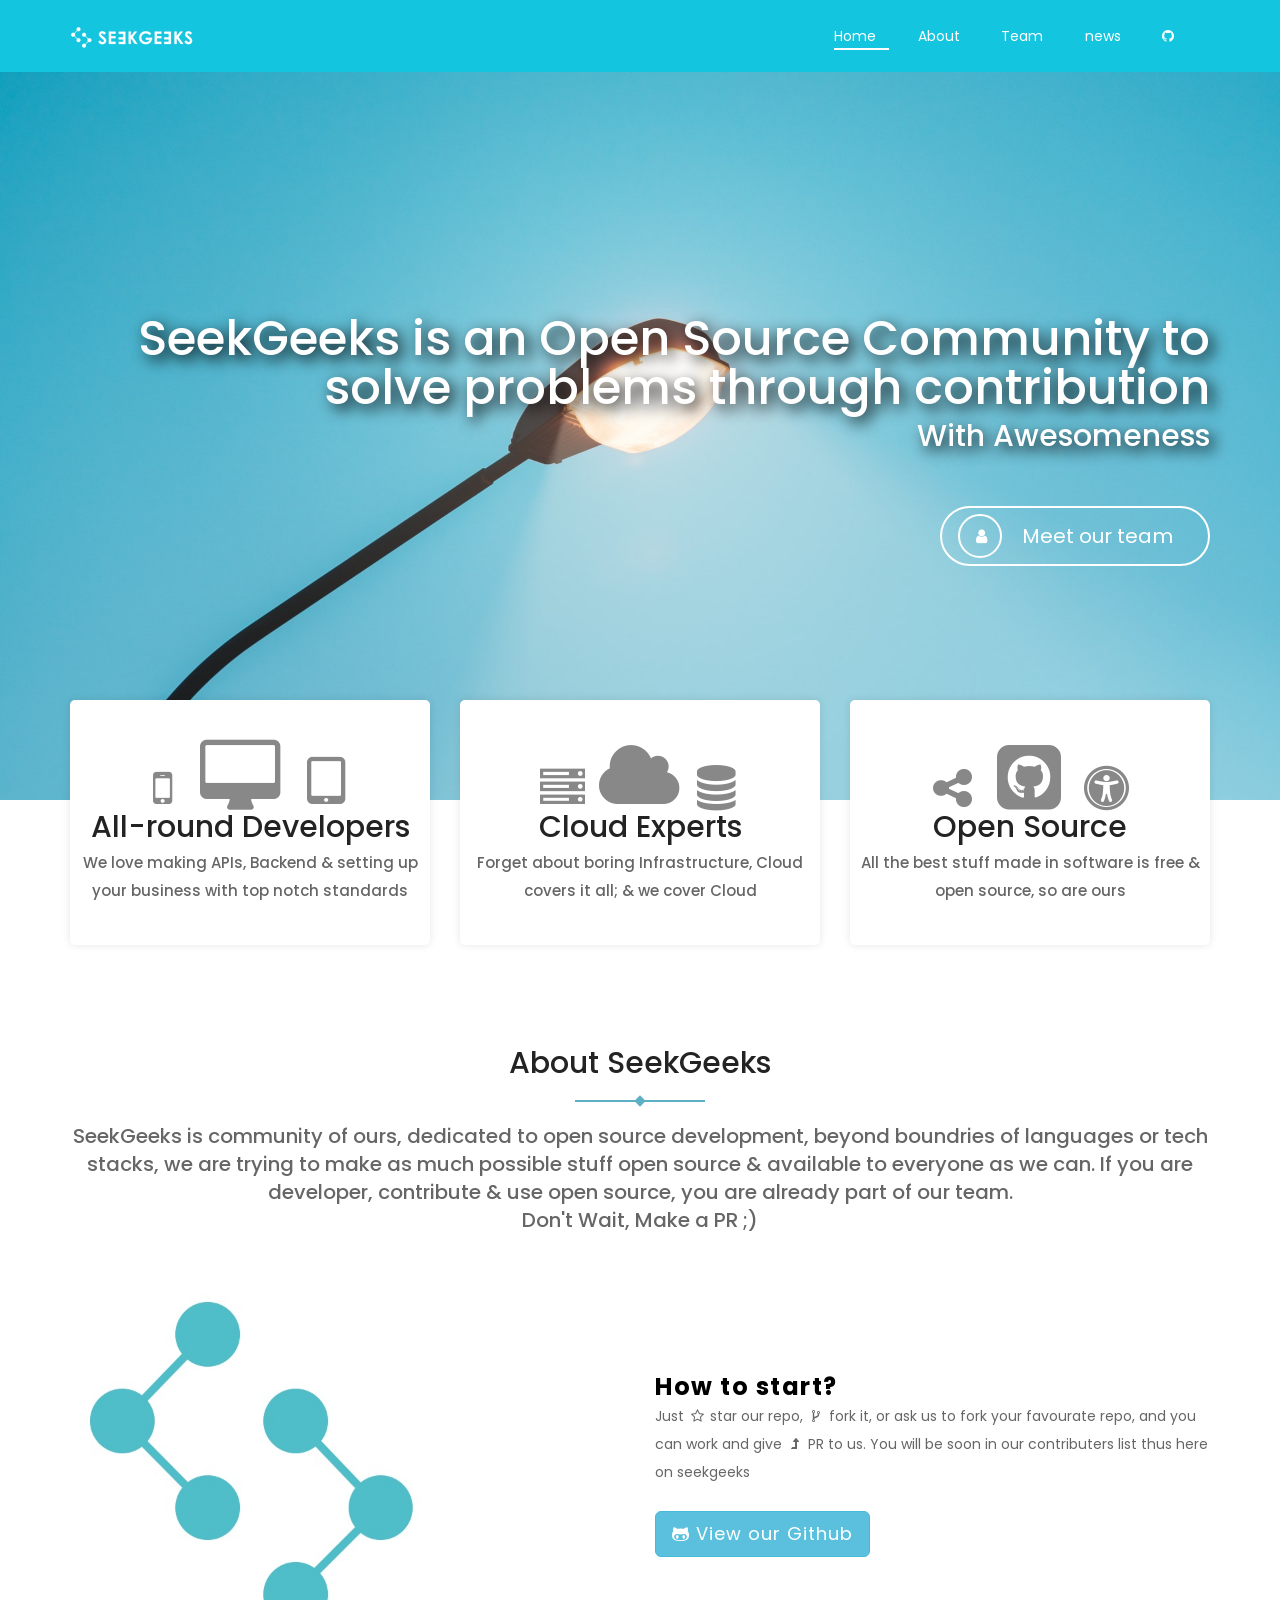
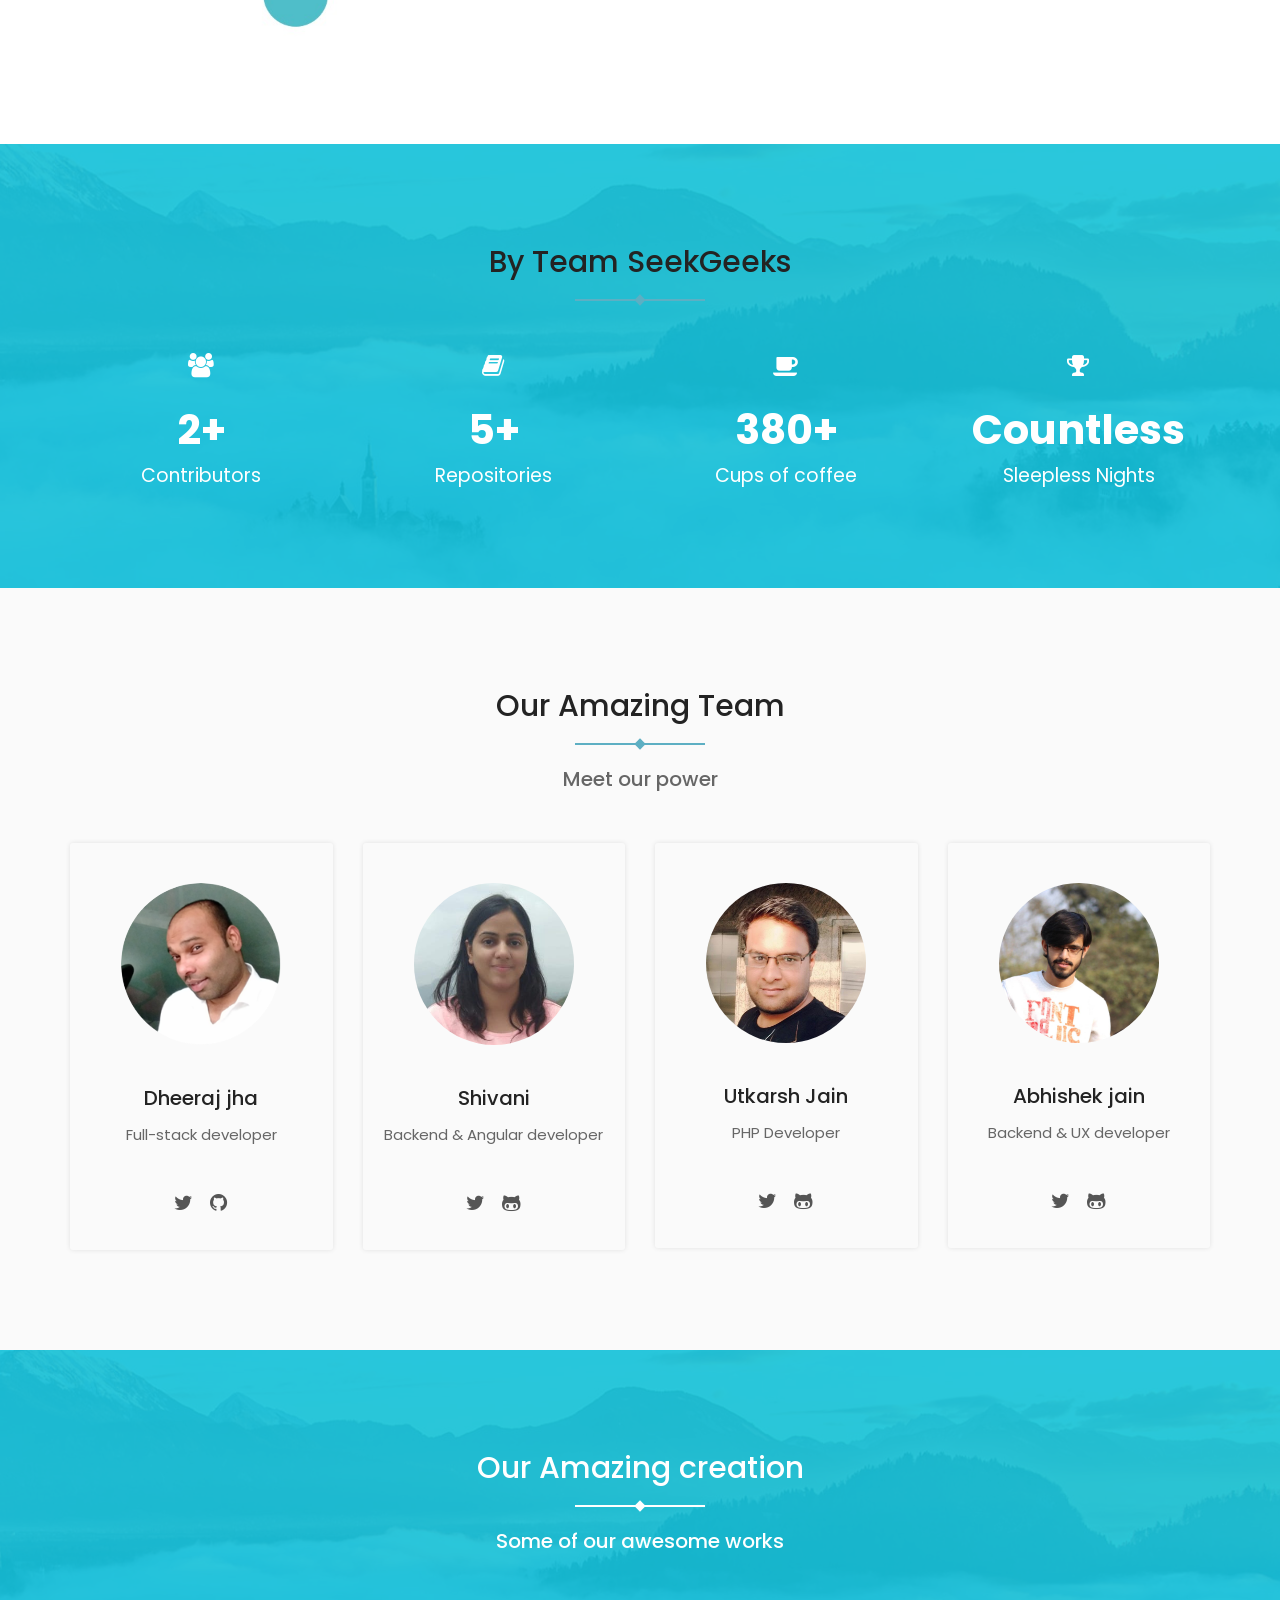
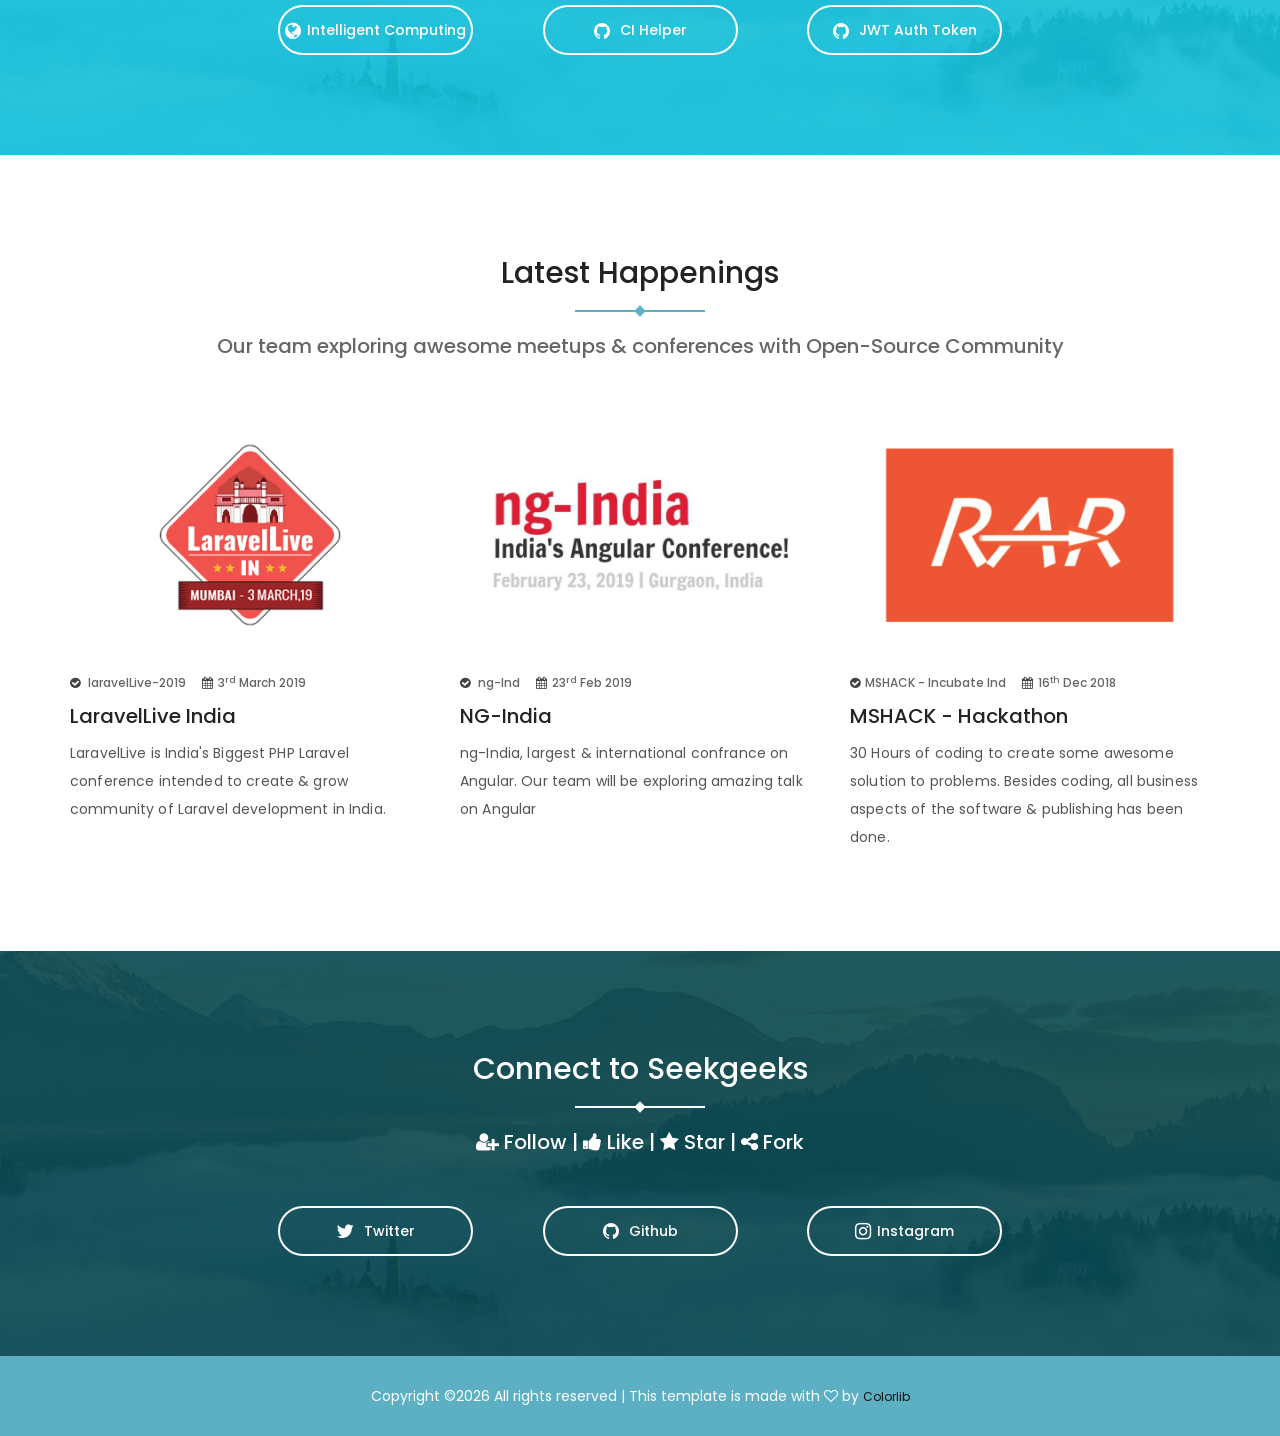
==== index.html @ 949a0917 "content changed" ====
<!DOCTYPE html>
<html lang="en">

<head>
    <!--- Basic Page Needs  -->
    <meta charset="utf-8">
    <title>Welcome to SeekGeeks</title>
    <meta http-equiv="X-UA-Compatible" content="IE=edge">
    <!-- Mobile Specific Meta  -->
    <meta name="viewport" content="width=device-width, initial-scale=1, maximum-scale=1">
    <!-- CSS -->
    <link rel="stylesheet" href="assets/css/bootstrap.min.css">
    <link rel="stylesheet" href="assets/css/jquery-ui.css">
    <link rel="stylesheet" href="assets/css/font-awesome.min.css">
    <link rel="stylesheet" href="assets/css/owl.carousel.min.css">
    <link rel="stylesheet" href="assets/css/slicknav.min.css">
    <link rel="stylesheet" href="assets/css/magnificpopup.css">
    <link rel="stylesheet" href="assets/css/jquery.mb.YTPlayer.min.css">
    <link rel="stylesheet" href="assets/css/typography.css">
    <link rel="stylesheet" href="assets/css/style.css">
    <link rel="stylesheet" href="assets/css/responsive.css">
    <!-- Favicon -->
    <!-- <link rel="shortcut icon" type="image/png" href="assets/img/icon/favicon.ico"> -->
    <!-- HTML5 Shim and Respond.js IE8 support of HTML5 elements and media queries -->
    <!-- WARNING: Respond.js doesn't work if you view the page via file:// -->
    <!--[if lt IE 9]>
        <script src="https://oss.maxcdn.com/libs/html5shiv/3.7.0/html5shiv.js"></script>
        <script src="https://oss.maxcdn.com/libs/respond.js/1.4.2/respond.min.js"></script>
        <![endif]-->

        <link rel="apple-touch-icon" sizes="57x57" href="assets/favicon.ico">
        <link rel="apple-touch-icon" sizes="60x60" href="assets/favicon.ico/apple-icon-60x60.png">
        <link rel="apple-touch-icon" sizes="72x72" href="assets/favicon.ico/apple-icon-72x72.png">
        <link rel="apple-touch-icon" sizes="76x76" href="assets/favicon.ico/apple-icon-76x76.png">
        <link rel="apple-touch-icon" sizes="114x114" href="assets/favicon.ico/apple-icon-114x114.png">
        <link rel="apple-touch-icon" sizes="120x120" href="assets/favicon.ico/apple-icon-120x120.png">
        <link rel="apple-touch-icon" sizes="144x144" href="assets/favicon.ico/apple-icon-144x144.png">
        <link rel="apple-touch-icon" sizes="152x152" href="assets/favicon.ico/apple-icon-152x152.png">
        <link rel="apple-touch-icon" sizes="180x180" href="assets/favicon.ico/apple-icon-180x180.png">
        <link rel="icon" type="image/png" sizes="192x192"  href="assets/favicon.ico/android-icon-192x192.png">
        <link rel="icon" type="image/png" sizes="32x32" href="assets/favicon.ico/favicon-32x32.png">
        <link rel="icon" type="image/png" sizes="96x96" href="assets/favicon.ico/favicon-96x96.png">
        <link rel="icon" type="image/png" sizes="16x16" href="assets/favicon.ico/favicon-16x16.png">
        <link rel="manifest" href="assets/favicon.ico/manifest.json">
        <meta name="msapplication-TileColor" content="#ffffff">
        <meta name="msapplication-TileImage" content="assets/favicon.ico/ms-icon-144x144.png">
        <meta name="theme-color" content="#ffffff">


        <!-- Global site tag (gtag.js) - Google Analytics -->
        <script async src="https://www.googletagmanager.com/gtag/js?id=UA-41994368-6"></script>
        <script>
        window.dataLayer = window.dataLayer || [];
        function gtag(){dataLayer.push(arguments);}
        gtag('js', new Date());

        gtag('config', 'UA-41994368-6');
        </script>
</head>

<body>
    <!-- preloader area start -->
    <div id="preloader">
        <div class="spinner"></div>
    </div>
    <!-- preloader area end -->
    <!-- header area start -->
    <header id="header">
        <div class="header-area">
            <div class="container">
                <div class="row">
                    <div class="menu-area">
                        <div class="col-md-3 col-sm-12 col-xs-12">
                            <div class="logo">
                                <a href="index.html"><img src="assets/logo/logo.png" alt="SeekGeeks"></a>
                            </div>
                        </div>
                        <div class="col-md-9 hidden-xs hidden-sm">
                            <div class="main-menu">
                                <nav class="nav-menu">
                                    <ul>
                                        <li class="active"><a href="#home">Home</a></li>
                                        <li><a href="#about">About</a></li>
                                        
                                        <li><a href="#team">Team</a></li>
                                        
                                        <li><a href="#blog">news</a></li>
                                        <li><a target="_blank" href="https://github.com/seekgeeks"><i class="fa fa-github"></i></a></li>
                                    </ul>
                                </nav>
                            </div>
                        </div>
                        <div class="col-sm-12 col-xs-12 visible-sm visible-xs">
                            <div class="mobile_menu"></div>
                        </div>
                    </div>
                </div>
            </div>
        </div>
    </header>
    <!-- header area end -->
    <!-- slider area start -->
    <section class="slider-area" id="home">
        <div class="container">
           
            <div class="col-md-12 col-sm-6 col-xs-12">
                <div class="row">
                    <div class="slider-inner text-right">
                        <h2>SeekGeeks is an Open Source Community to solve problems through contribution</h2>
                        <h5>With Awesomeness</h5>
                        <a href="#team"><i class="fa fa-user"></i> Meet our team</a>
                    </div>
                </div>
            </div>
        </div>
    </section>
    <!-- slider area end -->
    <!-- service area start -->
    <div class="service-area" id="about">
        <div class="container">
            <div class="row">
                <div class="col-md-4 col-sm-4 col-xs-12">
                    <div class="service-single">
                        <i class="fa fa-mobile fa-3x fa-fw"></i><i class="fa fa-desktop fa-5x fa-fw"></i><i class="fa fa-tablet fa-4x fa-fw"></i>
                        <h2>All-round Developers</h2>
                        <p>We love making APIs, Backend &amp; setting up your business with top notch standards</p>
                    </div>
                </div>
                <div class="col-md-4 col-sm-4 col-xs-12 col-6">
                    <div class="service-single">
                        <i class="fa fa-server fa-fw fa-3x"></i><i class="fa fa-cloud fa-fw fa-5x"></i><i class="fa fa-database fa-fw fa-3x"></i>
                        <h2>Cloud Experts</h2>
                        <p>Forget about boring Infrastructure, Cloud covers it all; &amp; we cover Cloud</p>
                    </div>
                </div>
                <div class="col-md-4 col-sm-4 col-xs-12 col-6">
                    <div class="service-single">
                        <i class="fa fa-share-alt fa-3x fa-fw"></i><i class="fa fa-github-square fa-5x fa-fw"></i><i class="fa fa-universal-access fa-3x fa-fw"></i>
                        <h2>Open Source</h2>
                        <p>All the best stuff made in software is free &amp; open source, so are ours</p>
                    </div>
                </div>
            </div>
        </div>
    </div>
    <!-- service area end -->
    <!-- about area start -->
    <div class="about-area ptb--100">
        <div class="container">
            <div class="section-title">
                <h2>About SeekGeeks</h2>
                <p>SeekGeeks is community of ours, dedicated to open source development, beyond boundries of languages or tech stacks, we are trying to make as much possible stuff open source &amp; available to everyone as we can. If you are developer, contribute &amp; use open source, you are already part of our team.</p>
                <p>Don't Wait, Make a PR ;)</p>
            </div>
            <div class="row d-flex flex-center">
                <div class="col-lg-4 col-md-6 col-sm-6 hidden-xs">
                    <div class="text-center about-icon">
                       <img src="assets/img/icon/seekgeeks_540x540.jpg" alt="">
                    </div>
                </div>

                <div class="col-lg-push-2 col-md-6 col-sm-6 col-xs-12 d-flex flex-center">
                    <div class="about-content">
                        <h3>How to start?</h3>
                        
                        <p>Just <i class="fa fa-star-o fa-fw"></i> star our repo,  <i class="fa fa-code-fork fa-fw"></i> fork it, or ask us to fork your favourate repo, and you can work and give  <i class="fa fa-level-up fa-fw"></i> PR to us. You will be soon in our contributers list thus here on seekgeeks</p>
                        <a href="#"><button class="btn btn-lg btn-info"><i class="fa fa-github-alt"></i> View our Github</button></a>
                    </div>
                </div>
            </div>
        </div>
    </div>
    <!-- about area end -->

    <!-- achivement area start -->
    <div class="achivement-area ptb--100">
        <div class="container">
            <div class="section-title">
                    <h2>By Team SeekGeeks</h2>
            </div>
            <div class="row">
                <div class="col-md-3 col-sm-3 col-xs-12">
                    <div class="ach-single">
                        <div class="icon"><i class="fa fa-users"></i></div>
                        <p><span class="counter">4</span>+</p>
                        <h5>Contributors</h5>
                    </div>
                </div>
                <div class="col-md-3 col-sm-3 col-xs-12">
                    <div class="ach-single">
                        <div class="icon"><i class="fa fa-book"></i></div>
                        <p><span class="counter">14</span>+</p>
                        <h5>Repositories</h5>
                    </div>
                </div>
                <div class="col-md-3 col-sm-3 col-xs-12">
                    <div class="ach-single">
                        <div class="icon"><i class="fa fa-coffee"></i></div>
                        <p><span class="counter">1000</span>+</p>
                        <h5>Cups of coffee</h5>
                    </div>
                </div>
                <div class="col-md-3 col-sm-3 col-xs-12">
                    <div class="ach-single">
                        <div class="icon"><i class="fa fa-trophy"></i></div>
                        <p><span>Countless</span></p>
                        <h5>Sleepless Nights</h5>
                    </div>
                </div>
            </div>
        </div>
    </div>
    <!-- achivement area end -->



  
    <!-- team area start -->
    <section class="team-area bg-gray ptb--100" id="team">
        <div class="container">
            <div class="section-title">
                <h2>Our Amazing Team</h2>
                <p>Meet our power</p>
            </div>
            <div class="row">
                <div class="col-md-3 col-sm-6 col-xs-12 col-6">
                    <div class="single-team">
                        <div class="team-thumb">
                            <img src="assets/img/team/dheeraj.png" alt="Dheeraj thedijje">
                        </div>
                        <h4>Dheeraj jha</h4>
                        <span>Full-stack developer</span>
                        <ul class="tst-social">
                            
                            <li><a href="https://twitter.com/thedijje"><i class="fa fa-twitter"></i></a></li>
                           
                            <li><a href="https://github.com/thedijje"><i class="fa fa-github"></i></a></li>
                            
                        </ul>
                    </div>
                </div>
                <div class="col-md-3 col-sm-6 col-xs-12 col-6">
                    <div class="single-team">
                        <div class="team-thumb">
                            <img src="assets/img/team/team-img1.jpg" alt="image">
                        </div>
                        <h4>Shivani</h4>
                        <span>Backend &amp; Angular developer</span>
                        <ul class="tst-social">
                            <li><a href="https://twitter.com/shivanisehdev86"><i class="fa fa-twitter"></i></a></li>
                            <li><a href="https://github.com/shivanisehdev86"><i class="fa fa-github-alt"></i></a></li>
                            
                        </ul>
                    </div>
                </div>
                <div class="col-md-3 col-sm-6 col-xs-12 col-6">
                    <div class="single-team">
                        <div class="team-thumb">
                            <img src="assets/img/team/team-img2.jpg" alt="image">
                        </div>
                        <h4>Utkarsh Jain</h4>
                        <span>PHP Developer</span>
                        <ul class="tst-social">
                            <li><a href="https://twitter.com/cooldudeutkarsh"><i class="fa fa-twitter"></i></a></li>
                            <li><a href="https://github.com/utkarshjain30"><i class="fa fa-github-alt"></i></a></li>
                           
                        </ul>
                    </div>
                </div>
                <div class="col-md-3 col-sm-6 col-xs-12 col-6">
                    <div class="single-team">
                        <div class="team-thumb">
                            <img src="assets/img/team/team-img4.jpg" alt="image">
                        </div>
                        <h4>Abhishek jain</h4>
                        <span>Backend &amp; UX developer</span>
                        <ul class="tst-social">
                            <li><a href="https://twitter.com/jazeabby"><i class="fa fa-twitter"></i></a></li>
                            <li><a href="https://github.com/jazeabby"><i class="fa fa-github-alt"></i></a></li>
                            
                        </ul>
                    </div>
                </div>
            </div>
        </div>
    </section>
    <!-- team area end -->
    <!-- call-action area start -->
    <section class="call-to-action ptb--100" id="download">
        <div class="container">
            <div class="section-title text-white">
                <h2>Our Amazing creation</h2>
                <p> Some of our awesome works</p>
            </div>
            <div class="download-btns btn-area text-center">
                <a href="https://www.inteligentcomp.com/" target="_blank"><i class="fa fa-globe"></i>Intelligent Computing</a>
                <a href="https://github.com/seekgeeks/CI_helper" target="_blank"><i class="fa fa-github"></i> CI Helper</a>
                <a href="https://github.com/seekgeeks/jwt-auth" target="_blank"><i class="fa fa-github"></i> JWT Auth Token</a>
                <!-- <a href="http://playchessacademy.in" target="_blank"><i class="fa fa-github"></i> Play Chess Academy</a> -->
                <!-- <a href="#"><i class="fa fa-android"></i>android story</a> -->
            </div>
        </div>
    </section>
    <!-- call-action area end -->
    <!-- blog area start -->
    <section class="blog-post ptb--100" id="blog">
        <div class="container">
            <div class="section-title">
                <h2>Latest Happenings</h2>
                <p>Our team exploring awesome meetups &amp; conferences with Open-Source Community</p>
            </div>
            <div class="row">
                <div class="col-md-4 col-sm-6 col-xs-12 col-6">
                    <div class="single-post">
                        <a target="_blank" href="https://laravellive.in/"><img src="assets/img/blog/laravelLive-2019.png" alt="blog image"></a>
                        <div class="blog-meta">
                            <ul>
                                <li><i class="fa fa-check-circle"></i> laravelLive-2019</li>
                               
                                <li><i class="fa fa-calendar"></i>3<sup>rd</sup> March 2019</li>
                            </ul>
                        </div>
                        <h2><a target="_blank" href="https://laravellive.in/">LaravelLive India</a></h2>
                        <p>LaravelLive is India's Biggest PHP Laravel conference intended to create &amp; grow community of Laravel development in India.</p>
                    </div>
                </div>
                <div class="col-md-4 col-sm-6 col-xs-12 col-6">
                    <div class="single-post">
                        <a target="_blank" href="https://www.ng-ind.com"><img src="assets/img/blog/ng-ind.png" alt="blog image"></a>
                        <div class="blog-meta">
                            <ul>
                                <li><i class="fa fa-check-circle"></i> ng-Ind</li>
                                
                                <li><i class="fa fa-calendar"></i>23<sup>rd</sup> Feb 2019</li>
                            </ul>
                        </div>
                        <h2><a target="_blank" href="https://www.ng-ind.com/">NG-India</a></h2>
                        <p>ng-India, largest &amp; international confrance on Angular. Our team will be exploring amazing talk on Angular</p>
                    </div>
                </div>
                <div class="col-md-4 col-sm-6 col-xs-12 col-6">
                    <div class="single-post">
                        <a target="_blank" href="https://devpost.com/software/rar-lx2jy9"><img src="assets/img/blog/MSHACK.png" alt="blog image"></a>
                        <div class="blog-meta">
                            <ul>
                                <li><i class="fa fa-check-circle"></i>MSHACK - Incubate Ind</li>
                                
                                <li><i class="fa fa-calendar"></i>16<sup>th</sup> Dec 2018</li>
                            </ul>
                        </div>
                        <h2><a target="_blank" href="https://devpost.com/software/rar-lx2jy9">MSHACK - Hackathon</a></h2>
                        <p>30 Hours of coding to create some awesome solution to problems. Besides coding, all business aspects of the software &amp; publishing has been done.</p>
                    </div>
                </div>
            </div>
        </div>
    </section>
    <!-- blog area end -->

    <section class="call-to-action connect ptb--100">
            <div class="container">
                <div class="section-title text-white">
                    <h2>Connect to Seekgeeks</h2>
                    <p><i class="fa fa-user-plus"></i> Follow | <i class="fa fa-thumbs-up"></i> Like | <i class="fa fa-star"></i> Star | <i class="fa fa-share-alt"></i> Fork</p>
                </div>
                <div class="download-btns btn-area text-center">
                    <a href="https://twitter.com/_seekgeeks_"><i class="fa fa-twitter fa-lg"></i> Twitter</a>
                    <a href="https://github.com/seekgeeks/"><i class="fa fa-github fa-lg"></i> Github</a>
                    <a href="https://instagram.com/_seekgeeks_/"><i class="fa fa-instagram fa-lg"></i>Instagram</a>
                </div>
            </div>
        </section>

    <!-- footer area start -->
    <footer>
        <div class="footer-area">
            <div class="container">
                <p><!-- Link back to Colorlib can't be removed. Template is licensed under CC BY 3.0. -->
Copyright &copy;<script>document.write(new Date().getFullYear());</script> All rights reserved | This template is made with <i class="fa fa-heart-o" aria-hidden="true"></i> by <a href="https://colorlib.com" target="_blank">Colorlib</a>
<!-- Link back to Colorlib can't be removed. Template is licensed under CC BY 3.0. --></p>
            </div>
        </div>
    </footer>
    <!-- footer area end -->

    <!-- Scripts -->
    <script src="assets/js/jquery-3.2.0.min.js"></script>
    <script src="assets/js/jquery-ui.js"></script>
    <script src="assets/js/bootstrap.min.js"></script>
    <script src="assets/js/jquery.slicknav.min.js"></script>
    <script src="assets/js/owl.carousel.min.js"></script>
    <script src="assets/js/magnific-popup.min.js"></script>
    <script src="assets/js/counterup.js"></script>
    <script src="assets/js/jquery.waypoints.min.js"></script>
    <script src="assets/js/jquery.mb.YTPlayer.min.js"></script>
    <script src="assets/js/theme.js"></script>
</body>

</html>
---- assets/css/magnificpopup.css ----
/* Magnific Popup CSS */
.mfp-bg {
  top: 0;
  left: 0;
  width: 100%;
  height: 100%;
  z-index: 1042;
  overflow: hidden;
  position: fixed;
  background: #0b0b0b;
  opacity: 0.8;
  filter: alpha(opacity=80); }

.mfp-wrap {
  top: 0;
  left: 0;
  width: 100%;
  height: 100%;
  z-index: 1043;
  position: fixed;
  outline: none !important;
  -webkit-backface-visibility: hidden; }

.mfp-container {
  text-align: center;
  position: absolute;
  width: 100%;
  height: 100%;
  left: 0;
  top: 0;
  padding: 0 8px;
  -webkit-box-sizing: border-box;
  -moz-box-sizing: border-box;
  box-sizing: border-box; }

.mfp-container:before {
  content: '';
  display: inline-block;
  height: 100%;
  vertical-align: middle; }

.mfp-align-top .mfp-container:before {
  display: none; }

.mfp-content {
  position: relative;
  display: inline-block;
  vertical-align: middle;
  margin: 0 auto;
  text-align: left;
  z-index: 1045; }

.mfp-inline-holder .mfp-content, .mfp-ajax-holder .mfp-content {
  width: 100%;
  cursor: auto; }

.mfp-ajax-cur {
  cursor: progress; }

.mfp-zoom-out-cur, .mfp-zoom-out-cur .mfp-image-holder .mfp-close {
  cursor: -moz-zoom-out;
  cursor: -webkit-zoom-out;
  cursor: zoom-out; }

.mfp-zoom {
  cursor: pointer;
  cursor: -webkit-zoom-in;
  cursor: -moz-zoom-in;
  cursor: zoom-in; }

.mfp-auto-cursor .mfp-content {
  cursor: auto; }

.mfp-close, .mfp-arrow, .mfp-preloader, .mfp-counter {
  -webkit-user-select: none;
  -moz-user-select: none;
  user-select: none; }

.mfp-loading.mfp-figure {
  display: none; }

.mfp-hide {
  display: none !important; }

.mfp-preloader {
  color: #CCC;
  position: absolute;
  top: 50%;
  width: auto;
  text-align: center;
  margin-top: -0.8em;
  left: 8px;
  right: 8px;
  z-index: 1044; }
  .mfp-preloader a {
    color: #CCC; }
    .mfp-preloader a:hover {
      color: #FFF; }

.mfp-s-ready .mfp-preloader {
  display: none; }

.mfp-s-error .mfp-content {
  display: none; }

button.mfp-close, button.mfp-arrow {
  overflow: visible;
  cursor: pointer;
  background: transparent;
  border: 0;
  -webkit-appearance: none;
  display: block;
  outline: none;
  padding: 0;
  z-index: 1046;
  -webkit-box-shadow: none;
  box-shadow: none; }
button::-moz-focus-inner {
  padding: 0;
  border: 0; }

.mfp-close {
  width: 44px;
  height: 44px;
  line-height: 44px;
  position: absolute;
  right: 0;
  top: 0;
  text-decoration: none;
  text-align: center;
  opacity: 0.65;
  filter: alpha(opacity=65);
  padding: 0 0 18px 10px;
  color: #FFF;
  font-style: normal;
  font-size: 28px;
  font-family: Arial, Baskerville, monospace; }
  .mfp-close:hover, .mfp-close:focus {
    opacity: 1;
    filter: alpha(opacity=100); }
  .mfp-close:active {
    top: 1px; }

.mfp-close-btn-in .mfp-close {
  color: #333; }

.mfp-image-holder .mfp-close, .mfp-iframe-holder .mfp-close {
  color: #FFF;
  right: -6px;
  text-align: right;
  padding-right: 6px;
  width: 100%; }

.mfp-counter {
  position: absolute;
  top: 0;
  right: 0;
  color: #CCC;
  font-size: 12px;
  line-height: 18px;
  white-space: nowrap; }

.mfp-arrow {
  position: absolute;
  opacity: 0.65;
  filter: alpha(opacity=65);
  margin: 0;
  top: 50%;
  margin-top: -55px;
  padding: 0;
  width: 90px;
  height: 110px;
  -webkit-tap-highlight-color: rgba(0, 0, 0, 0); }
  .mfp-arrow:active {
    margin-top: -54px; }
  .mfp-arrow:hover, .mfp-arrow:focus {
    opacity: 1;
    filter: alpha(opacity=100); }
  .mfp-arrow:before, .mfp-arrow:after, .mfp-arrow .mfp-b, .mfp-arrow .mfp-a {
    content: '';
    display: block;
    width: 0;
    height: 0;
    position: absolute;
    left: 0;
    top: 0;
    margin-top: 35px;
    margin-left: 35px;
    border: medium inset transparent; }
  .mfp-arrow:after, .mfp-arrow .mfp-a {
    border-top-width: 13px;
    border-bottom-width: 13px;
    top: 8px; }
  .mfp-arrow:before, .mfp-arrow .mfp-b {
    border-top-width: 21px;
    border-bottom-width: 21px;
    opacity: 0.7; }

.mfp-arrow-left {
  left: 0; }
  .mfp-arrow-left:after, .mfp-arrow-left .mfp-a {
    border-right: 17px solid #FFF;
    margin-left: 31px; }
  .mfp-arrow-left:before, .mfp-arrow-left .mfp-b {
    margin-left: 25px;
    border-right: 27px solid #3F3F3F; }

.mfp-arrow-right {
  right: 0; }
  .mfp-arrow-right:after, .mfp-arrow-right .mfp-a {
    border-left: 17px solid #FFF;
    margin-left: 39px; }
  .mfp-arrow-right:before, .mfp-arrow-right .mfp-b {
    border-left: 27px solid #3F3F3F; }

.mfp-iframe-holder {
  padding-top: 40px;
  padding-bottom: 40px; }
  .mfp-iframe-holder .mfp-content {
    line-height: 0;
    width: 100%;
    max-width: 900px; }
  .mfp-iframe-holder .mfp-close {
    top: -40px; }

.mfp-iframe-scaler {
  width: 100%;
  height: 0;
  overflow: hidden;
  padding-top: 56.25%; }
  .mfp-iframe-scaler iframe {
    position: absolute;
    display: block;
    top: 0;
    left: 0;
    width: 100%;
    height: 100%;
    box-shadow: 0 0 8px rgba(0, 0, 0, 0.6);
    background: #000; }

/* Main image in popup */
img.mfp-img {
  width: auto;
  max-width: 100%;
  height: auto;
  display: block;
  line-height: 0;
  -webkit-box-sizing: border-box;
  -moz-box-sizing: border-box;
  box-sizing: border-box;
  padding: 40px 0 40px;
  margin: 0 auto; }

/* The shadow behind the image */
.mfp-figure {
  line-height: 0; }
  .mfp-figure:after {
    content: '';
    position: absolute;
    left: 0;
    top: 40px;
    bottom: 40px;
    display: block;
    right: 0;
    width: auto;
    height: auto;
    z-index: -1;
    box-shadow: 0 0 8px rgba(0, 0, 0, 0.6);
    background: #444; }
  .mfp-figure small {
    color: #BDBDBD;
    display: block;
    font-size: 12px;
    line-height: 14px; }
  .mfp-figure figure {
    margin: 0; }

.mfp-bottom-bar {
  margin-top: -36px;
  position: absolute;
  top: 100%;
  left: 0;
  width: 100%;
  cursor: auto; }

.mfp-title {
  text-align: left;
  line-height: 18px;
  color: #F3F3F3;
  word-wrap: break-word;
  padding-right: 36px; }

.mfp-image-holder .mfp-content {
  max-width: 100%; }

.mfp-gallery .mfp-image-holder .mfp-figure {
  cursor: pointer; }

@media screen and (max-width: 800px) and (orientation: landscape), screen and (max-height: 300px) {
  /**
       * Remove all paddings around the image on small screen
       */
  .mfp-img-mobile .mfp-image-holder {
    padding-left: 0;
    padding-right: 0; }
  .mfp-img-mobile img.mfp-img {
    padding: 0; }
  .mfp-img-mobile .mfp-figure:after {
    top: 0;
    bottom: 0; }
  .mfp-img-mobile .mfp-figure small {
    display: inline;
    margin-left: 5px; }
  .mfp-img-mobile .mfp-bottom-bar {
    background: rgba(0, 0, 0, 0.6);
    bottom: 0;
    margin: 0;
    top: auto;
    padding: 3px 5px;
    position: fixed;
    -webkit-box-sizing: border-box;
    -moz-box-sizing: border-box;
    box-sizing: border-box; }
    .mfp-img-mobile .mfp-bottom-bar:empty {
      padding: 0; }
  .mfp-img-mobile .mfp-counter {
    right: 5px;
    top: 3px; }
  .mfp-img-mobile .mfp-close {
    top: 0;
    right: 0;
    width: 35px;
    height: 35px;
    line-height: 35px;
    background: rgba(0, 0, 0, 0.6);
    position: fixed;
    text-align: center;
    padding: 0; }
 }

@media all and (max-width: 900px) {
  .mfp-arrow {
    -webkit-transform: scale(0.75);
    transform: scale(0.75); }

  .mfp-arrow-left {
    -webkit-transform-origin: 0;
    transform-origin: 0; }

  .mfp-arrow-right {
    -webkit-transform-origin: 100%;
    transform-origin: 100%; }

  .mfp-container {
    padding-left: 6px;
    padding-right: 6px; }
 }

.mfp-ie7 .mfp-img {
  padding: 0; }
.mfp-ie7 .mfp-bottom-bar {
  width: 600px;
  left: 50%;
  margin-left: -300px;
  margin-top: 5px;
  padding-bottom: 5px; }
.mfp-ie7 .mfp-container {
  padding: 0; }
.mfp-ie7 .mfp-content {
  padding-top: 44px; }
.mfp-ie7 .mfp-close {
  top: 0;
  right: 0;
  padding-top: 0; }
---- assets/css/typography.css ----
/* 
Table Of Contents
=========================
- Default Typography
- Custom Typography
=========================
*/


/* 
--------------------------
- Default Typography
--------------------------
*/

body {
    font-family: 'Poppins', sans-serif;
}

h1,
h2,
h3,
h4,
h5,
h6 {
    margin: 0;
    font-family: 'Poppins', sans-serif;
    font-weight: 700;
    color: #000;
    letter-spacing: 1.5px;
}

h1 a,
h2 a,
h3 a,
h4 a,
h5 a,
h6 a {
    font-weight: inherit;
    font-family: 'Poppins', sans-serif;
}

h1 {
    font-size: 36px;
    line-height: 70px;
    letter-spacing: 1px;
    margin-bottom: 0px;
}

h2 {
    font-size: 22px;
    line-height: 24px;
    margin-bottom: 0px;
}

h3 {
    font-size: 24px;
    line-height: 30px;
    margin-bottom: 0px;
}

h4 {
    font-size: 20px;
    line-height: 27px;
}

h5 {
    font-size: 16px;
    line-height: 24px;
}

h6 {
    font-size: 14px;
    line-height: 24px;
}

p {
    font-family: 'Poppins', sans-serif;
    font-size: 14px;
    font-weight: normal;
    letter-spacing: 0;
    line-height: 28px;
    margin: 0;
}

p img {
    margin: 0;
}

span {
    font-family: 'Poppins', sans-serif;
}



/* em and strong */

em {
    font: 15px/30px;
}

strong,
b {
    font: 15px/30px;
}

small {
    font-size: 11px;
    line-height: inherit;
}



/*  blockquotes */

blockquote {
    border-left: 0 none;
    font-family: 'Poppins', sans-serif;
    margin: 10px 0;
    padding-left: 40px;
    position: relative;
}

blockquote::before {
    color: #4e5665;
    content: "";
    font-family: FontAwesome;
    font-size: 36px;
    left: 20px;
    line-height: 0;
    margin: 0;
    opacity: 0.5;
    position: absolute;
    top: 20px;
}

blockquote p {
    font-style: italic;
    padding: 0;
    font-size: 18px;
    line-height: 36px;
}

blockquote cite {
    display: block;
    font-size: 12px;
    font-style: normal;
    line-height: 18px;
}

blockquote cite:before {
    content: "\2014 \0020";
}

blockquote cite a,
blockquote cite a:visited {
    color: #8B9798;
    border: none
}



/* abbreviations */

abbr {
    color: #444;
    font-weight: 700;
    font-variant: small-caps;
    text-transform: lowercase;
    letter-spacing: .6px;
}

abbr:hover {
    cursor: help;
}



/* links */

a,
a:visited {
    text-decoration: none;
    font-weight: normal;
    font-size: 12px;
    color: #111;
    transition: all 0.3s ease-in-out;
    -webkit-transition: all 0.3s ease-in-out;
    -moz-transition: all 0.3s ease-in-out;
    -o-transition: all 0.3s ease-in-out;
    outline: 0;
}

a:hover,
a:active {
    color: #5b1ffa;
    text-decoration: none;
    outline: 0;
}

a:focus {
    text-decoration: none;
    outline: 0;
}

p a,
p a:visited {
    line-height: inherit;
    outline: 0;
}

a.active-page {
    color: #e6ae48!important;
}



/* list */

ul,
ol {
    margin-bottom: 0px;
    margin-top: 0px;
}

ul {
    margin: 0;
    padding: 0;
    list-style-type: none;
}

ol {
    list-style: decimal;
}

ol,
ul.square,
ul.circle,
ul.disc {
    margin-left: 0px;
}

ul.square {
    list-style: square outside;
}

ul.circle {
    list-style: circle outside;
}

ul.disc {
    list-style: disc outside;
}

ul ul,
ul ol,
ol ol,
ol ul {
    margin: 0;
}

ul ul li,
ul ol li,
ol ol li,
ol ul li {
    margin-bottom: 0px;
}

li {
    line-height: 18px;
    margin-bottom: 0px;
}

ul.large li {}

li p {}



/* definition list */

dl {
    margin: 12px 0;
}

dt {
    margin: 0;
    color: #11ABB0;
}

dd {
    margin: 0 0 0 20px;
}

button {}



/* 
--------------------------
- Custom Typography
--------------------------
*/


/* Your Custom Typography. */


/*pealoader css*/

div#preloader {
    height: 100%;
    left: 0;
    overflow: visible;
    position: fixed;
    top: 0;
    width: 100%;
    z-index: 999;
    display: flex;
    background: #fff;
}


.spinner {
    width: 40px;
    height: 40px;
    margin: auto;
    background-color: #333;

    border-radius: 100%;
    -webkit-animation: sk-scaleout 1.0s infinite ease-in-out;
    animation: sk-scaleout 1.0s infinite ease-in-out;
}

@-webkit-keyframes sk-scaleout {
    0% {
        -webkit-transform: scale(0)
    }
    100% {
        -webkit-transform: scale(1.0);
        opacity: 0;
    }
}

@keyframes sk-scaleout {
    0% {
        -webkit-transform: scale(0);
        transform: scale(0);
    }
    100% {
        -webkit-transform: scale(1.0);
        transform: scale(1.0);
        opacity: 0;
    }
}


/*----------------------------
 Basic margin padding
-----------------------------*/

.m--0 {
    margin-top: 0;
    margin-right: 0;
    margin-bottom: 0;
    margin-left: 0;
}

.p--0 {
    padding-top: 0;
    padding-right: 0;
    padding-bottom: 0;
    padding-left: 0;
}


/*---------------------------
   Margin top
--------------------------*/

.mt--0 {
    margin-top: 0
}

.mt--10 {
    margin-top: 10px
}

.mt--15 {
    margin-top: 15px
}

.mt--20 {
    margin-top: 20px
}

.mt--30 {
    margin-top: 30px
}

.mt--40 {
    margin-top: 40px
}

.mt--50 {
    margin-top: 50px
}

.mt--60 {
    margin-top: 60px
}

.mt--70 {
    margin-top: 70px
}

.mt--80 {
    margin-top: 80px
}

.mt--90 {
    margin-top: 90px
}

.mt--100 {
    margin-top: 100px
}

.mt--110 {
    margin-top: 110px
}

.mt--120 {
    margin-top: 120px
}

.mt--130 {
    margin-top: 130px
}

.mt--140 {
    margin-top: 140px
}

.mt--150 {
    margin-top: 150px
}


/*-----------------------------
  Margin bottom
-------------------------------*/

.mb--0 {
    margin-bottom: 0
}

.mb--10 {
    margin-bottom: 10px
}

.mb--15 {
    margin-bottom: 15px
}

.mb--20 {
    margin-bottom: 20px
}

.mb--30 {
    margin-bottom: 30px
}

.mb--40 {
    margin-bottom: 40px
}

.mb--50 {
    margin-bottom: 50px
}

.mb--60 {
    margin-bottom: 60px
}

.mb--70 {
    margin-bottom: 70px
}

.mb--80 {
    margin-bottom: 80px
}

.mb--90 {
    margin-bottom: 90px
}

.mb--100 {
    margin-bottom: 100px
}

.mb--110 {
    margin-bottom: 110px
}

.mb--120 {
    margin-bottom: 120px
}

.mb--130 {
    margin-bottom: 130px
}

.mb--140 {
    margin-bottom: 140px
}

.mb--150 {
    margin-bottom: 150px
}


/*--------------------------
  Padding top
---------------------------*/

.pt--0 {
    padding-top: 0
}

.pt--10 {
    padding-top: 10px
}

.pt--15 {
    padding-top: 15px
}

.pt--20 {
    padding-top: 20px
}

.pt--30 {
    padding-top: 30px
}

.pt--40 {
    padding-top: 40px
}

.pt--50 {
    padding-top: 50px
}

.pt--60 {
    padding-top: 60px
}

.pt--70 {
    padding-top: 70px
}

.pt--80 {
    padding-top: 80px
}

.pt--90 {
    padding-top: 90px
}

.pt--100 {
    padding-top: 100px
}

.pt--110 {
    padding-top: 110px
}

.pt--120 {
    padding-top: 120px
}

.pt--130 {
    padding-top: 130px
}

- .pt--140 {
    padding-top: 140px
}

.pt--150 {
    padding-top: 150px
}


/*------------------------
   Padding bottom
---------------------------*/

.pb--0 {
    padding-bottom: 0
}

.pb--10 {
    padding-bottom: 10px
}

.pb--15 {
    padding-bottom: 15px
}

.pb--20 {
    padding-bottom: 20px
}

.pb--30 {
    padding-bottom: 30px
}

.pb--40 {
    padding-bottom: 40px
}

.pb--50 {
    padding-bottom: 50px
}

.pb--60 {
    padding-bottom: 60px
}

.pb--70 {
    padding-bottom: 70px
}

.pb--80 {
    padding-bottom: 80px
}

.pb--90 {
    padding-bottom: 90px
}

.pb--100 {
    padding-bottom: 100px
}

.pb--110 {
    padding-bottom: 110px
}

.pb--120 {
    padding-bottom: 120px
}

.pb--130 {
    padding-bottom: 130px
}

.pb--140 {
    padding-bottom: 140px
}

.pb--150 {
    padding-bottom: 150px
}

.pb--160 {
    padding-bottom: 160px
}

.pb--170 {
    padding-bottom: 170px
}

.pb--180 {
    padding-bottom: 180px
}

.pb--190 {
    padding-bottom: 190px
}



/*------------------------------
   Page section padding 
-------------------------------*/

.ptb--0 {
    padding: 0
}

.ptb--10 {
    padding: 10px 0
}

.ptb--20 {
    padding: 20px 0
}

.ptb--30 {
    padding: 30px 0
}

.ptb--40 {
    padding: 40px 0
}

.ptb--50 {
    padding: 50px 0
}

.ptb--60 {
    padding: 60px 0
}

.ptb--70 {
    padding: 70px 0
}

.ptb--80 {
    padding: 80px 0
}

.ptb--90 {
    padding: 90px 0
}

.ptb--100 {
    padding: 100px 0
}

.ptb--110 {
    padding: 110px 0
}

.ptb--120 {
    padding: 120px 0
}

.ptb--130 {
    padding: 130px 0
}

.ptb--140 {
    padding: 140px 0
}

.ptb--150 {
    padding: 150px 0
}
.ptb--160 {
    padding: 160px 0
}
.ptb--170 {
    padding: 170px 0
}
.ptb--180 {
    padding: 180px 0
}


/*---------------------------
   Page section margin 
-----------------------------*/

.mtb--0 {
    margin: 0
}

.mtb--10 {
    margin: 10px 0
}

.mtb--15 {
    margin: 15px 0
}

.mtb--20 {
    margin: 20px 0
}

.mtb--30 {
    margin: 30px 0
}

.mtb--40 {
    margin: 40px 0
}

.mtb--50 {
    margin: 50px 0
}

.mtb--60 {
    margin: 60px 0
}

.mtb--70 {
    margin: 70px 0
}

.mtb--80 {
    margin: 80px 0
}

.mtb--90 {
    margin: 90px 0
}

.mtb--100 {
    margin: 100px 0
}

.mtb--110 {
    margin: 110px 0
}

.mtb--120 {
    margin: 120px 0
}

.mtb--130 {
    margin: 130px 0
}

.mtb--140 {
    margin: 140px 0
}

.mtb--150 {
    margin: 150px 0;
}

.d-flex{
    display: flex;
}
.flex-center{
    align-items: center;
}
.h-100{
    height: 100%;
}
.meta-content{
    overflow: hidden;
}
.bg-gray{
    background-color: #fcfcfc;
}
---- assets/css/style.css ----
/*-----------------------------------------------------------------------------------

    Template Name: Zeedapp
    Template URI: 
    Description: Zeedapp || App Landing Html Template
    Author: Rashadul Islam
    Author URI: http://rashadulislam.com/
    Version: 1.0

-----------------------------------------------------------------------------------
    
    CSS INDEX
    ===================
  
    1. Theme default CSS
    2. Home Page
        2.1 Header Area
        2.2 Slider Area
        2.3 Service Area
        2.4 About Area
        2.5 Feature Area
        2.6 Achivement Area
        2.7 Screen Area
        2.8 Testimonial Area
        2.9 Video Area
       2.10 Pricing Area
       2.11 Team Area
       2.12 Call To Action
       2.13 Blog Post
       2.14 Clinet Area
       2.15 Contact Area


-----------------------------------------------------------------------------------*/


/*----------------------------------------*/


/*  1. Theme default CSS
/*----------------------------------------*/


/*google font*/

@import url('https://fonts.googleapis.com/css?family=Poppins:300,400,500,600,700,800,900');

.clear {
    clear: both
}

::-moz-selection {
    background: #00b0ff;
    color: #fff;
    text-shadow: none;
}

::selection {
    background: #00b0ff;
    color: #fff;
    text-shadow: none;
}

.no-mar {
    margin: 0!important;
}

.no-pad {
    padding: 0!important;
}

.no-top-pad {
    padding-top: 0!important;
}

.text-left {
    text-align: left;
}

.text-center {
    text-align: center;
}

.text-right {
    text-align: right;
}

.bg-theme {
    background-color: #ef525b;
}

.bg-gray {
    background-color: #fafafa;
}

*,
*:before,
*:after {
    -moz-box-sizing: border-box;
    -webkit-box-sizing: border-box;
    box-sizing: border-box;
}

*:focus {
    outline: 0;
}

html {
    font-size: 62.5%;
    -webkit-font-smoothing: antialiased;
}

body {
    background: #fff;
    font-weight: normal;
    font-size: 15px;
    letter-spacing: 1.5px;
    color: #888;
    line-height: 30px;
    -webkit-font-smoothing: antialiased;
    /* Fix for webkit rendering */
    -webkit-text-size-adjust: 100%;
}

img {
    max-width: 100%;
    height: auto;
}

button,
input,
textarea {
    letter-spacing: 1px;
}


/*==========================
2.1 Header Area
===========================*/
.header-area {
    position: fixed;
    left: 0;
    top: 0;
    width: 100%;
    z-index: 998;
    background-color: #13c5de;
}

.menu-area {
    display: flex;
    align-items: center;
}

.logo {}

.logo a {
    display: inline-block;
}

.logo a img {
    max-height: 100%;
}

.main-menu {
    text-align: right;
}

.main-menu nav ul {}

.main-menu nav ul li {
    display: inline-block;
}

.main-menu nav ul li a {
    display: block;
    font-size: 14px;
    font-weight: 400;
    color: #fff;
    letter-spacing: 0;
    padding: 27px 36px;
    position: relative;
    padding-left: 0;
}

.main-menu nav ul li a:before {
    content: '';
    position: absolute;
    left: 0;
    bottom: 22px;
    height: 2px;
    width: 0%;
    background-color: #fff;
    -webkit-transition: all 0.3s ease 0s;
    -o-transition: all 0.3s ease 0s;
    transition: all 0.3s ease 0s;
}

.main-menu nav ul li:hover a:before,
.main-menu nav ul li.active a:before {
    width: 70%;
}


/*dropdown menu area start*/

.mobile_menu {}
.slicknav_menu .slicknav_menutxt {
    display: none;
}

.slicknav_menu {
    background: transparent;
    margin-top: 21px;
}

.slicknav_menu .slicknav_icon-bar {
    height: 2px;
    width: 19px;
    margin: 3px 0px;
    -webkit-transition: all 0.3s ease 0s;
    transition: all 0.3s ease 0s;
}

.slicknav_btn {
    background-color: transparent;
    position: relative;
    margin-top: -51px;
}

.slicknav_menu .slicknav_open .slicknav_icon-bar:nth-child(2) {
    opacity: 0;
    -ms-filter: "progid:DXImageTransform.Microsoft.Alpha(Opacity=0)";
}

.slicknav_menu .slicknav_open .slicknav_icon-bar:nth-child(1) {
    -webkit-transform: rotate(45deg) translate(1px, 7px);
    transform: rotate(45deg) translate(1px, 7px);
}

.slicknav_menu .slicknav_open .slicknav_icon-bar:nth-child(3) {
    -webkit-transform: rotate(-45deg) translateY(-6px);
    transform: rotate(-45deg) translateY(-6px);
}

.slicknav_menu {
    margin-top: 0;
}

.slicknav_nav {
    background: #13c5de;
    margin: 10px;
    padding: 6px 0px;
}

.slicknav_nav a:hover {
    background: #fefefe none repeat scroll 0 0;
    border-radius: 0;
}

.slicknav_nav a {
    font-size: 14px;
    letter-spacing: 0.01em;
}


/*==========================
END Header Area
===========================*/

/*==========================
2.2 Slider Area
===========================*/

.slider-area {
    display: flex;
    align-items: center;
    height: 800px;
    background: #13C5DE;
    padding-top: 80px;
    background: url(../../assets/img/bg/cta.jpeg);
    background-size: cover;
}

.slider-img {}

.slider-img img {
    max-height: 100%;
}

.slider-inner {}

.slider-inner h2 {
    font-size: 48px;
    font-weight: 500;
    color: #fff;
    letter-spacing: 0;
    line-height: 49px;
    text-shadow: 5px 5px 15px #000;
}

.slider-inner h5 {
    font-size: 30px;
    font-weight: 500;
    color: #fff;
    letter-spacing: 0;
    line-height: 39px;
    margin-bottom: 50px;
    margin-top: 5px;
    text-shadow: 5px 5px 15px #000;
}

.slider-inner a {
    display: inline-block;
    position: relative;
    height: 60px;
    width: 270px;
    background: transparent;
    border: 2px solid #fff;
    border-radius: 30px;
    text-align: center;
    line-height: 56px;
    color: #fff;
    font-size: 20px;
    font-weight: 400;
    letter-spacing: 0;
    padding-left: 44px;
}

.slider-inner a i {
    position: absolute;
    left: 16px;
    top: 6px;
    height: 44px;
    width: 44px;
    border: 2px solid #fff;
    border-radius: 50%;
    line-height: 40px;
    font-size: 16px;
    padding-left: 2px;
}


/*with-gradiant*/
.with-gradiant{
    position: relative;
}
.with-gradiant:before{
    content: '';
    position: absolute;
    left: 0;
    top: 0;
    height: 100%;
    width: 100%;
    opacity: 0.8;
    background: rgba(0, 0, 0, 0) linear-gradient(90deg, #ffdc57, #5b1ffa) repeat scroll 0 0;
}
.full-opacity:before{
    opacity: 1;
    background: rgba(0, 0, 0, 0) linear-gradient(90deg, #ffdc57, #5b1ffa) repeat scroll 0 0;
}
.warm-canvas{
    background: rgba(0, 0, 0, 0) linear-gradient(90deg, #ffdc57, #5b1ffa) repeat scroll 0 0;
}
canvas.worms.sketch{
    max-width: 100%;
}


/*===========================
END Slider Area
===========================*/


/*===========================
2.3 Service Area
===========================*/

.service-area {
    position: relative;
    margin-top: -100px;
    background-color: transparent;
}

.service-single {
    padding: 40px 0px;
    background: #fff;
    border-radius: 5px;
    text-align: center;
    box-shadow: 0px 0px 8px rgba(0, 0, 0, 0.1);
}

.service-single img {
    max-width: 150px;
    margin-bottom: 33px;
}

.service-single h2 {
    font-size: 30px;
    font-weight: 500;
    color: #232323;
    letter-spacing: 0;
    margin-bottom: 10px;
}

.service-single p {
    font-weight: 500;
    color: #666666;
    font-size: 15px;
}


/*===========================
END Service Area
===========================*/


/*===========================
2.4 About Area
===========================*/

.about-area {}

.section-title {
    text-align: center;
    margin-bottom: 50px;
}

.section-title h2 {
    font-size: 30px;
    font-weight: 500;
    color: #232323;
    letter-spacing: 0;
    line-height: 37px;
    position: relative;
    margin-bottom: 20px;
    padding-bottom: 20px;
}

.section-title.text-white h2{
    color: #fff;
}

.section-title h2:before {
    content: '';
    position: absolute;
    left: 0;
    bottom: 0;
    height: 2px;
    width: 130px;
    background-color: #5dafc3;
    left: calc(50% - 65px);
}

.section-title.text-white h2:before{
    background-color: #fff;
}

.section-title h2:after {
    content: '';
    position: absolute;
    left: 0;
    bottom: -3px;
    height: 8px;
    width: 8px;
    background-color: #5dafc3;
    left: calc(50% - 4px);
    -webkit-transform: rotate(45deg);
    -ms-transform: rotate(45deg);
    -o-transform: rotate(45deg);
    transform: rotate(45deg);
}

.section-title.text-white h2:after{
    background-color: #fff;
}

.section-title p {
    font-size: 20px;
    font-weight: 500;
    color: #666666;
}
.section-title.text-white p{
    color: #fff;
}
.about-left-img {}

.about-left-img img {
    max-width: 100%;
}

.about-content {}

.about-content p {
    color: #666666;
    margin-bottom: 25px;
}


/*===========================
END About Area
===========================*/


/*===========================
2.5 Feature Area
===========================*/

.feature-area {}

.ft-content {
    margin-top: 76px;
}

.ft-single {
    margin-bottom: 46px;
}

.ft-single img {
    float: left;
    margin-right: 15px;
}

.ft-content.rtl img {
    float: right;
    margin-left: 15px;
    margin-right: 0;
}

.ft-content.rtl .meta-content {
    text-align: right;
}

.ft-single h2 {
    font-size: 25px;
    font-weight: 500;
    color: #232323;
    letter-spacing: 0;
    line-height: 31px;
    margin-bottom: 8px;
}

.ft-single p {
    color: #666666;
}

.ft-screen-img {
    text-align: center;
}

.ft-screen-img img {
    max-width: 100%;
}



/*===========================
END Feature Area
===========================*/


/*===========================
2.6 Achivement Area
===========================*/

.achivement-area {
    position: relative;
    background: url(../img/bg/ach-bg-img.jpg) center center/cover no-repeat;
}

.achivement-area:before {
    content: '';
    position: absolute;
    left: 0;
    top: 0;
    height: 100%;
    width: 100%;
    background-color: rgba(19,197,222,0.9);
}

.ach-single {
    text-align: center;
}

.ach-single .icon {
    font-size: 24px;
    color: #fff;
    margin-bottom: 35px;
}

.ach-single>p,
.ach-single>span {
    font-size: 41px;
    font-weight: 700;
    color: #fff;
    letter-spacing: 0;
    display: inline-block;
    margin-bottom: 20px;
}

.ach-single h5 {
    font-size: 19px;
    font-weight: 400;
    color: #fff;
    letter-spacing: 0;
}



/*===========================
END Achivement Area
===========================*/


/*===========================
2.7 Screen Area
===========================*/

.screen-area {
    position: relative;
}

.screen-area img.screen-img {
    position: absolute;
    left: 50%;
    bottom: 152px;
    width: 506px;
    height: 546px;
    z-index: 111;
    transform: translateX(-50%);
}

.screen-slider {
    margin-top: 116px;
}

.screen-slider .owl-dots {
    text-align: center;
    margin-top: 130px;
}

.screen-slider .owl-dots .owl-dot {
    height: 15px;
    width: 15px;
    border: 1px solid #5dafc3;
    border-radius: 50%;
    display: inline-block;
    margin: 0px 2px;
    -webkit-transition: all 0.3s ease 0s;
    -o-transition: all 0.3s ease 0s;
    transition: all 0.3s ease 0s;
}

.screen-slider .owl-dots .active {
    background-color: #5dafc3;
}


/*===========================
END Screen Area
===========================*/


/*===========================
2.8 Testimonial Area
===========================*/

.testimonial-area {}

.testimonial-slider {}

.single-tst {
        text-align: center;
    border: 2px solid #5dafc3;
    border-radius: 10px;
    margin-top: 109px;
    padding: 0px 8%;
    padding-bottom: 24px;
}

.single-tst img {
    max-width: 134px;
    margin: auto;
    position: relative;
    margin-top: -70px;
    z-index: 1;
    margin-bottom: 22px;
    border-radius: 50%;
    box-shadow: 0px 0px 8px rgba(0,0,0,0.1);
}

.single-tst h4 {
	font-size: 20px;
    font-weight: 500;
    color: #232323;
    letter-spacing: 0;
}

.single-tst span {
	font-size: 15px;
    color: #666666;
    letter-spacing: 0;
    font-weight: 500;
}

.single-tst p {
	color: #666666;
	margin: 8px 0px 20px;
}

.tst-social li {
    display: inline-block;
}

.tst-social li a {
	font-size: 20px;
    color: #555;
    margin: 0px 5px;
}
.tst-social li a:hover {
	color: #5a0efb;
}

.testimonial-slider .owl-dots {
    text-align: center;
    margin-top: 50px;
}

.testimonial-slider .owl-dots .owl-dot {
    height: 15px;
    width: 15px;
    border: 1px solid #5dafc3;
    border-radius: 50%;
    display: inline-block;
    margin: 0px 2px;
    -webkit-transition: all 0.3s ease 0s;
    -o-transition: all 0.3s ease 0s;
    transition: all 0.3s ease 0s;
}

.testimonial-slider .owl-dots .active {
    background-color: #5dafc3;
}


/*===========================
END Testimonial Area
===========================*/

/*===========================
2.9 Video Area
===========================*/
.video-area {
	text-align: center;
    position: relative;
    background: url(../img/bg/ach-bg-img.jpg) center center/cover no-repeat;
}

.video-area:before {
    content: '';
    position: absolute;
    left: 0;
    top: 0;
    height: 100%;
    width: 100%;
    background-color: rgba(19,197,222,0.9);
}
.video-area h2{
	font-size: 40px;
	font-weight: 500;
	color: #ffffff;
	letter-spacing: 0;
	margin-bottom: 14px;
    line-height: 42px;
}
.video-area p{
	color: #fff;
	font-weight: 500;
	font-size: 14px;
}
.video-area a{
	font-size: 22px;
    color: #7f21e6;
    height: 50px;
    width: 50px;
	position: relative;
    border-radius: 50%;
    text-align: center;
    line-height: 53px;
    padding-left: 6px;
    background: #fff;
    display: inline-block;
    margin-top: 50px;
}
.video-area a:before,
.video-area a:after{
	content: '';
    position: absolute;
    left: 0;
    top: 0;
    height: 100%;
    width: 100%;
    border: 1px solid #fff;
    border-radius: 50%;
}
.video-area a:before{
	-webkit-animation: scaling 1s linear 0s infinite;
	-o-animation: scaling 1s linear 0s infinite;
	animation: scaling 1s linear 0s infinite;
}
.video-area a:after{
	-webkit-animation: scaling 1s linear 0.3s infinite;
	-o-animation: scaling 1s linear 0.3s infinite;
	animation: scaling 1s linear 0.3s infinite;
}
@keyframes scaling{
	0%{
		opacity: 0;
		-webkit-transform: scale(1);
		-ms-transform: scale(1);
		-o-transform: scale(1);
		transform: scale(1);
	}
	15%{
		opacity: 0.7;
		-webkit-transform: scale(1.05);
		-ms-transform: scale(1.05);
		-o-transform: scale(1.05);
		transform: scale(1.05);
	}
	100%{
		opacity: 0;
		-webkit-transform: scale(2);
		-ms-transform: scale(2);
		-o-transform: scale(2);
		transform: scale(2);
	}
}

/*===========================
END Video Area
===========================*/

/*===========================
2.10 Pricing Area
===========================*/
.pricing-area{}
.single-price{
    border-radius: 5px;
    overflow: hidden;
    box-shadow: 0px 0px 9px rgba(0,0,0,0.05);
    padding-bottom: 35px;
    text-align: center;
    -webkit-transition: all 0.3s ease 0s;
    -o-transition: all 0.3s ease 0s;
    transition: all 0.3s ease 0s;
}
.single-price:hover{
    box-shadow: 0px 3px 10px rgba(0,0,0,0.1);
}
.prc-head{
        background: #5dafc3;
    text-align: center;
    padding: 40px;
}
.prc-head span{
    font-size: 24px;
    font-weight: 500;
    color: #fff;
    letter-spacing: 0;
    margin-bottom: 12px;
    display: block;
}
.prc-head h5{
    font-size: 40px;
    color: #ffffff;
    letter-spacing: 0;
    font-weight: 500;
    line-height: 53px;
}
.prc-head h5 small{
    color: #fff;
}
.single-price ul{
    text-align: center;
    margin-top: 10px;
}
.single-price ul li{
        font-weight: 400;
    font-size: 14px;
    color: #666666;
    line-height: 16px;
    margin-top: 19px;
    letter-spacing: 0;
}
.single-price a{
    font-size: 18px;
    font-weight: 400;
    letter-spacing: 0;
    color: #333;
    border: 1px solid #591efb;
    padding: 5px 21px;
    border-radius: 3px;
    display: inline-block;
    margin-top: 44px;
}
.single-price a:hover{
    color: #fff;
    background-color: #591efb;
}

/*===========================
END Pricing Area
===========================*/

/*===========================
2.11 Team Area
===========================*/
.team-area{}
.single-team{
    text-align: center;
    overflow: hidden;
    border-radius: 3px;
    padding-bottom: 30px;
    box-shadow: 0px 0px 5px rgba(0,0,0,0.1);
    -webkit-transition: all 0.3s ease 0s;
    -o-transition: all 0.3s ease 0s;
    transition: all 0.3s ease 0s;
}
.single-team:hover{
    box-shadow: 0px 3px 5px rgba(0,0,0,0.2);
}
.team-thumb{
    margin: 40px 0px;
}
.team-thumb img{
    max-width: 160px;
    border-radius: 50%;
}
.single-team h4{
        font-size: 20px;
    font-weight: 500;
    color: #232323;
    letter-spacing: 0;
    margin-bottom: 8px;
}
.single-team span{
    display: block;
    color: #666;
    font-weight: 400;
    letter-spacing: 0;
}
.single-team ul{
    margin-top: 40px;
}


/*===========================
2.11 Team Area
===========================*/

/*===========================
2.12 Call To Action
===========================*/

.call-to-action {
    position: relative;
    z-index: 1;
    background: url(../img/bg/ach-bg-img.jpg) center center/cover no-repeat;
}

.call-to-action:before {
    content: '';
    position: absolute;
    left: 0;
    top: 0;
    height: 100%;
    width: 100%;
    z-index: -1;
    background-color: rgba(19,197,222,0.9);
}

.call-to-action.connect:before{
    background-color: rgba(7, 75, 84, 0.9);
}
.download-btns a {
    margin: 0px 32px;
    height: 50px;
    width: 195px;
    border: 2px solid #fff;
    display: inline-block;
    text-align: center;
    line-height: 46px;
    border-radius: 33px;
    font-weight: 500;
    font-size: 14px;
    color: #fff;
    letter-spacing: 0;
}
.download-btns a:hover{
    background-color: #fff;
    color: #13c5de;
}
.download-btns a i {
    font-size: 19px;
    margin-right: 6px;
    vertical-align: middle;
}


/*===========================
END Call To Action
===========================*/

/*===========================
2.13 Blog Post
===========================*/
.blog-post{}
.single-post{}
.single-post a {
    display: block;
    margin-bottom: 7px;
}
.single-post a >img{
    border-radius: 5px 5px 0px 0px;
    max-width: 100%;
    object-fit: cover;
    object-position: center center;
    height:250px;
}
.single-post .blog-meta{}
.single-post .blog-meta ul{}
.single-post .blog-meta ul li{
    display: inline-block;
    font-size: 12px;
    color: #666666;
    letter-spacing: 0;
    margin-right: 10px;
}
.single-post .blog-meta ul li i{
    margin-right: 5px;
    color: #444;
}
.single-post h2 a{
    display: block;
    font-size: 20px;
    font-weight: 500;
    color: #232323;
    margin-bottom: 11px;
    margin-top: 7px;
    letter-spacing: 0;
}
.single-post h2 a:hover{
    color: #5dafc3;
}
.single-post p{
    color: #555;
    letter-spacing: 0.01em;
}

/*===========================
END Blog Post
===========================*/

/*===========================
2.14 Clinet Area
===========================*/
.clinet-area{}
.client-carousel{}
.client-carousel img{
    border: 1px solid #8422f9;
    border-left: none;
    border-right: none;
    padding: 15px 0px;
}

/*===========================
2.14 Clinet Area
===========================*/

/*===========================
END Contact Area
===========================*/
.contact-area{}
.contact-form{}
.contact-form form{}
.contact-form input,
.contact-form textarea{
        width: 100%;
    height: 45px;
    margin-bottom: 20px;
    padding-left: 15px;
    border-radius: 3px;
    border: none;
    box-shadow: 0px 1px 5px rgba(0,0,0,0.1);
    color: #222;
}
.contact-form textarea{
    min-height: 165px;
}
.contact-form #send{
    height: 45px;
    width: 150px;
    background: #5dafc3;
    color: #fff;
    text-align: center;
    line-height: 45px;
    -webkit-transition: all 0.3s ease 0s;
    -o-transition: all 0.3s ease 0s;
    transition: all 0.3s ease 0s;
}
.contact-form #send:hover{
    background-color: #444;
}
.contact_info{
    padding-left: 40px;
}
.contact_info .s-info{
    margin-bottom: 14px;
}
.s-info i{
        font-size: 21px;
    color: #591efb;
    float: left;
    margin-right: 14px;
    margin-top: 6px;
}
.s-info .meta-content{
    overflow: hidden;
}
.s-info .meta-content span{
        font-size: 15px;
    color: #666;
    font-weight: 400;
    display: block;
}
.c-social{
    margin-top: 25px;
}
.c-social ul{}
.c-social ul li{
    display: inline-block;
}
.c-social ul li a{
    display: block;
    height: 50px;
    width: 50px;
    border-radius: 50%;
    background-color: #5dafc3;
    color: #fff;
    text-align: center;
    line-height: 50px;
    font-size: 20px;
    margin-right: 6px;
}

.c-social ul li a:hover{
    background-color: #444;
}

/*===========================
END Contact Area
===========================*/

/*footer area*/
.footer-area{
    height: 80px;
    text-align: center;
    background-color: #5dafc3;
    display: flex;
    align-items: center;
}
.footer-area p{
    color: #ffffff;
}
/*===========================
3. Blog Details
===========================*/

.blog-list {}

.list-item {
    box-shadow: 0px 5px 30px 0px rgba(0, 0, 0, 0.1);
    padding: 15px 15px 26px;
}

.blog-thumbnail {
    margin-bottom: 15px;
}

.blog-thumbnail a {
    display: block;
}

.blog-thumbnail a img {
    max-width: 100%;
}

.list-item h2.blog-title a {
    display: block;
    font-size: 18px;
    font-weight: 500;
    color: #272727;
    letter-spacing: 0;
    margin-bottom: 9px;
}

.list-item h2.blog-title a:hover {
    color: #5b1ffa;
}

.blog-meta {}

.blog-meta ul {}

.blog-meta ul li {
    display: inline-block;
    font-size: 14px;
    color: #272727;
    font-weight: 500;
    margin-right: 9px;
}

.blog-meta ul li i {
    margin-right: 4px;
}

.blog-summery {
    margin: 7px 0px 25px;
}

.blog-summery p {
    color: #696969;
}

.list-item a.read-more {
    width: 130px;
    height: 40px;
    background: #5b1ffa;
    display: block;
    text-align: center;
    line-height: 40px;
    color: #fff;
    letter-spacing: 0.01em;
}

.list-item a.read-more:hover {
    box-shadow: 0px 5px 13px 0px rgba(0, 0, 0, 0.2);
}

.blog-info h2.blog-title a {
    display: block;
    font-size: 18px;
    color: #444;
    letter-spacing: 0;
    margin-bottom: 10px;
}

.blog-info h2.blog-title a:hover {
    color: #e8313b;
}

.blog-single-tags {
    margin-top: 67px;
}

.blog-single-tags h2 {
    font-size: 24px;
    font-weight: 400;
    color: #444;
    letter-spacing: 0;
    margin-bottom: 32px;
    font-weight: 500;
    text-transform: uppercase;
}

.blog-single-tags ul {
    list-style-type: none;
}

.blog-single-tags ul li {
    display: inline-block;
}

.blog-single-tags ul li a {
    display: inline-block;
    padding: 9px 15px;
    background: #5b1ffa;
    color: #fff;
    text-transform: uppercase;
    line-height: 14px;
    letter-spacing: 0.04em;
    font-size: 11px;
    margin-bottom: 11px;
    margin-right: 12px;
    box-shadow: 0px 0px 5px rgba(0, 0, 0, 0.1);
}

.blog-single-tags ul li:last-child a {
    margin-bottom: 0px;
}

.blog-single-tags ul li a:hover {
    background-color: #e8313b;
}

.comment-area {
    padding-bottom: 61px;
    border-bottom: 1px solid #efeaea;
}

.comment-title {}

.comment-title h4 {
    font-size: 24px;
    font-weight: 400;
    color: #444;
    letter-spacing: 0;
}

.comment-title h4 span {
    color: #cccccc;
}

.comment-area ul {
    list-style-type: none;
}

.comment-list {}

.comment-info-inner {}

.comment-info-inner article {
    padding: 51px 0px 0px 102px;
    position: relative;
}

.comment-author {
    position: relative;
}

.comment-author img {
    position: absolute;
    left: -103px;
    top: -1px;
    max-width: 80px;
    border-radius: 50%;
    box-shadow: 1px 5px 7px -2px rgba(0, 0, 0, 0.3);
}

.comment-author h2 {
    font-size: 16px;
    font-weight: 700;
    color: #555555;
    line-height: 13px;
    font-family: 'Open Sans', sans-serif;
    letter-spacing: 0;
}

.meta-data {
    margin: 2px 0px 10px;
}

.meta-data p.category {
    font-size: 12px;
    font-weight: 600;
    color: #333333;
}

.meta-data p.category span {
    color: #ef4836;
}

.comment-content {}

.comment-content p {
    font-size: 14px;
    font-weight: 400;
    color: #666666;
    letter-spacing: 0.02em;
    line-height: 26px;
}

.comment-reply {
    position: absolute;
    right: 0;
    top: 48px;
}

.comment-reply a {}

.children {
    padding-left: 104px;
}

.related-post {}

.related-post .rl-post-title h2,
.comment-title h4 {
    font-size: 24px;
    font-weight: 400;
    letter-spacing: 0;
    color: #444;
    margin-bottom: 47px;
}

.related-post-list .single-blog {
    padding: 0px;
}

.related-post-list>div>div:last-child .single-blog {
    margin-bottom: 0;
}

.related-post-list .blog-content {
    padding: 0px 15px 20px;
}

.comment-title,
.rl-post-title {
    margin-top: 62px;
}

.comment-title h4 {}

.leave-comment form {}

.leave-comment form input[type="text"] {
    width: 100%;
    height: 45px;
    margin-bottom: 20px;
    background: #f3f3f3;
    border: none;
    color: #666666;
    padding-left: 15px;
    font-size: 14px;
    transition: all 0.3s ease 0s;
}

.leave-comment form textarea {
    width: 100%;
    max-width: 100%;
    height: 176px;
    min-height: 176px;
    margin-bottom: 20px;
    background: #f3f3f3;
    border: none;
    padding-left: 15px;
    color: #666666;
    font-size: 14px;
    transition: all 0.3s ease 0s;
    padding-top: 7px;
}

.leave-comment form textarea::-webkit-input-placeholder,
.leave-comment form input[type="text"]::-webkit-input-placeholder {
    color: #666666;
    opacity: 1;
}

.leave-comment form textarea::-moz-placeholder,
.leave-comment form input[type="text"]::-moz-placeholder {
    color: #666666;
    opacity: 1;
}

.leave-comment form textarea:-ms-input-placeholder,
.leave-comment form input[type="text"]:-ms-input-placeholder {
    color: #666666;
    opacity: 1;
}

.leave-comment form textarea:-moz-placeholder,
.leave-comment form input[type="text"]:-moz-placeholder {
    color: #666666;
    opacity: 1;
}

.leave-comment form textarea:focus,
.leave-comment form input[type="text"]:focus {
    background: #ffffff;
    box-shadow: 0px 0px 5px rgba(241, 80, 89,0.3);
}

.leave-comment form input#comment-submit {
    background: #5b1ffa;
    border: 1px solid transparent;
    text-transform: uppercase;
    font-size: 12px;
    letter-spacing: 0.01em;
    color: #fff;
    padding: 14px 15px;
    line-height: 14px;
    border-radius: 2px;
    outline: none;
    transition: all 0.3s ease 0s;
    box-shadow: 0px 0px 5px rgba(0, 0, 0, 0.1);
}

.leave-comment form input#comment-submit:hover {
    background: #f73540;
    color: #ffffff;
}

/*sidebar area*/

.crumbs-area {
    width: 100%;
    background: #ece4e4;
    display: flex;
    align-items: center;
    text-align: center;
    position: relative;
}

.crumbs-inner {
       width: 100%;
    margin-top: 72px;
    padding: 120px 0px;
}
.crumbs-inner h2 {
    text-transform: uppercase;
    color: #5b1ffa;
    letter-spacing: 0.05em;
    margin-bottom: 12px;
    font-size: 36px;
}

.crumbs-inner ul {}

.crumbs-inner ul li {
    display: inline-block;
}

.crumbs-inner ul li a,
.crumbs-inner ul li span {
    text-transform: uppercase;
    font-size: 12px;
    letter-spacing: 0;
    color: #5b1ffa;
}

.crumbs-inner ul li a {
    margin-right: 22px;
    position: relative;
}

.crumbs-inner ul li a:before {
    content: '/';
    position: absolute;
    right: -16px;
    top: 0;
}

.crumbs-inner ul li span {
    color: #444;
    font-weight: 600;
}

.blog-post-area {
    padding-top: 120px;
}

.blog-post-area .list-item {
    margin-bottom: 30px;
}

.pagination-area {
    padding-bottom: 100px;
    padding-top: 20px;
}

.pagination {
    text-align: center;
    width: 100%;
}

.pagination ul {
    display: inline-block;
    background: #5b1ffa;
    padding: 4px 7px;
    border-radius: 1px;
    box-shadow: 0px 0px 5px rgba(0, 0, 0, 0.3);
}

.pagination ul li {
    display: inline-block;
}

.pagination ul li a,
.pagination ul li span {
    display: block;
    padding: 10px 10px;
    color: #fff;
    letter-spacing: 0.01em;
    font-weight: 500;
    border-bottom: 1px solid transparent;
}

.pagination ul li a:hover,
.pagination ul li span {
    color: #fff;
    border-bottom: 1px solid #fff;
}

.flex-left-sidebar>div>div {
    display: flex;
    flex-wrap: wrap-reverse;
}

/*===========================
END Blog Standard
===========================*/

/*sidebar--area*/

.sidebar--area {
    padding-left: 40px;
}

.widget {
    margin-bottom: 50px;
}

.widget:last-child {
    margin-bottom: 0px;
}

.widget-search {}

.widget-search form {
    position: relative;
}

.widget-search form input {
    width: 100%;
    height: 45px;
    padding: 0px 45px 0px 15px;
    background: transparent;
    border: 1px solid #ccc;
    font-size: 15px;
    color: #444;
    letter-spacing: 0.02em;
    border-radius: 2px;
    transition: all 0.3s ease 0s;
}

.widget-search form input:focus {
    border-color: #e8313b;
}

.widget-search form input:focus~button {
    color: #fff;
    background-color: #e8313b;
}

.widget-search form button {
    position: absolute;
    right: 0;
    top: 0;
    height: 45px;
    width: 45px;
    background: #5b1ffa;
    border: 1px solid transparent;
    color: #ffffff;
    border-radius: 2px;
    font-size: 16px;
    text-align: center;
    line-height: 42px;
    transition: all 0.3s ease 0s;
}

.widget-recent-post {}

.widget-title {
    margin-bottom: 30px;
    background: #5b1ffa;
    padding: 8px 10px;
    border-radius: 2px;
}

.widget-title h2 {
    text-transform: uppercase;
    font-size: 14px;
    font-weight: 400;
    color: #fff;
    letter-spacing: 0;
    display: inline-block;
    line-height: 21px;
}

.recent--post-list {}

.rc-single-post {
    overflow: hidden;
    margin-bottom: 20px;
}

.rc-single-post:last-child {
    margin-bottom: 0px;
}

.meta-thumb {
    float: left;
    margin-right: 20px;
}

.meta-thumb a {
    display: inline-block;
}

.meta-thumb a img {
    max-width: 100%;
    max-width: 66px;
}

.meta--content {
    overflow: hidden;
}

.meta--content a {
    display: block;
    font-size: 16px;
    letter-spacing: 0.01em;
    color: #535151;
    line-height: 22px;
    font-family: 'Lato', sans-serif;
    margin-top: -3px;
}

.meta--content a:hover {
    color: #5b1ffa;
}

.meta--content span.up-time {
    display: block;
    font-size: 13px;
    letter-spacing: 0;
    color: #888;
}

.widget--category-list ul,
.widget--archive-list ul {
    list-style-type: none;
}

.widget--category-list ul li:last-child,
.widget--archive-list ul li:last-child {
    margin-bottom: -10px;
}

.widget--category-list ul li a,
.widget--archive-list ul li a,
.sidebar--area .widget-nav-menu ul li a {
    font-size: 14px;
    letter-spacing: 0.01em;
    line-height: 20px;
    color: #555;
    display: block;
    margin-bottom: 22px;
}


.widget--category-list ul li a:hover,
.widget--archive-list ul li a:hover,
.widget--category-list ul li a:hover::before,
.widget--archive-list ul li a:hover::before,
.sidebar--area .widget-nav-menu ul li a:hover::before,
.sidebar--area .widget-nav-menu ul li a:hover {
    color: #5b1ffa;
}

.widget--category-list ul li a span,
.widget--archive-list ul li a span {
    color: #c2b8b8;
}

.widget-tags {}

.widget-tag-list {}

.widget-tag-list a {
    display: inline-block;
    font-size: 10px;
    text-transform: uppercase;
    background: #5b1ffa;
    color: #fff;
    padding: 7px 13px;
    margin-bottom: 5px;
    letter-spacing: 0;
    line-height: 15px;
    border-radius: 1px;
    box-shadow: 0px 0px 5px rgba(0, 0, 0, 0.1);
    margin-right: 8px;
}

.widget-tag-list a:hover {
    background-color: #e8313b;
}

/*===========================
END Blog Details
===========================*/

.about-icon {
    font-size: 50px;
    color: #52c5de;
    /* font-weight: 900; */
}
---- assets/css/responsive.css ----
/* Medium Layout: 1367px. */

@media only screen and (min-width: 1200px) and (max-width: 1367px) {}



/* Medium Layout: 1280px. */

@media only screen and (min-width: 992px) and (max-width: 1200px) {
    /*-----------------------
    Home One
    -----------------------*/
    .main-menu nav ul li a {
        padding: 29px 13px;
    }
    .screen-area img.screen-img {
        bottom: 171px;
        width: 434px;
        height: 453px;
    }

    /*-----------------------
        Blog Page
    -----------------------*/
    .blog-post-area {
        padding-top: 90px;
    }
    .bp-with-sidebar {
        padding-bottom: 80px;
    }
    .pagination-area {
        padding-bottom: 70px;
    }

    /*-----------------------
        Blog Details
    -----------------------*/
    .blog-details{
        padding: 100px 0px;
    }

}


/* Tablet Layout: 768px. */

@media only screen and (min-width: 768px) and (max-width: 991px) {
    /*-----------------------
    Home One
    -----------------------*/
    .menu-area{
        display: block;
    }
    .logo {
        padding: 21px 0px 17px;
    }
    .slider-area{
        height: 646px;
        padding-top: 0;
    }
    .service-single h2 {
        font-size: 22px;
    }
    .service-single p{
        font-size: 14px;
    }
    .about-area {
        padding: 90px 0px 70px;
    }
    .feature-area {
        padding: 90px 0px 40px;
    }
    .ft-content{
        margin-top: 0;
    }
    .ft-single h2 {
        font-size: 22px;
    }
    .screen-area,
    .testimonial-area,
    .pricing-area,
    .clinet-area,
    .contact-area {
        padding: 90px 0px;
    }
    .screen-area img.screen-img {
        bottom: 137px;
        width: 529px;
        height: 584px;
    }
    .prc-head h5 {
        font-size: 35px;
    }
    .prc-head span {
        font-size: 21px;
        margin-bottom: 7px;
    }
    .team-area {
        padding: 90px 0px 70px;
    }
    .single-team{
        margin-bottom: 20px;
    }
    .download-btns a{
        margin-bottom: 20px;
    }
    .blog-post{
        padding: 90px 0px 20px;
    }
    .single-post{
        margin-bottom: 50px;
        border-bottom: 1px solid #efebeb;
        padding-bottom: 30px;
    }
    
    /*-----------------------
        Blog Page
    -----------------------*/
    .blog-post-area {
        padding-top: 80px;
    }
    .bp-with-sidebar {
        padding-bottom: 70px;
    }
    .pagination-area {
        padding-bottom: 70px;
    }

    /*-----------------------
        Blog Details
    -----------------------*/
    .blog-details{
        padding: 90px 0px;
    }
    .sidebar--area {
        padding-left: 0;
    }
    .crumbs-inner h2 {
        font-size: 31px;
    }

    
}



/* Max Size: 320px. */

@media screen and (max-width: 991px) {}
/* Mobile Layout: 320px. */

@media only screen and (max-width: 767px) {
    .screen-area img.screen-img{
        display: none;
    }
}



/* Wide Mobile Layout: 480px. */

@media only screen and (min-width: 481px) and (max-width: 767px) {
    /*-----------------------
    Home One
    -----------------------*/
    /*preloader hide*/
    #preloader {
        display: none!important;
    }
    .menu-area{
        display: block;
    }
    .logo {
        padding: 21px 0px 17px;
    }
    .slider-area {
        height: auto;
        padding: 114px 0px 149px;
    }
    .slider-inner{
        text-align: left;
    }
    .slider-inner h2 {
        font-size: 33px;
    }
    .slider-inner h5 {
        font-size: 23px;
    line-height: 27px;
    margin-bottom: 42px;
    margin-top: 5px;
    }
    .service-single{
        margin-bottom: 30px;
    }
    .service-single h2 {
        font-size: 25px;
    }
    .about-area {
        padding: 60px 0px 60px;
    }
    .section-title p {
        font-size: 16px;
    }
    .feature-area {
        padding: 80px 0px 40px;
    }
    .ft-content{
        margin-top: 0;
    }
    .ft-screen-img{
        margin-bottom: 40px;
    }
    .ach-single{
        margin-bottom: 70px;
    }
    .achivement-area{
        padding: 80px 0px 10px;
    }
    .screen-area,
    .testimonial-area,
    .video-area,
    .call-to-action,
    .clinet-area,
    .contact-area {
        padding: 80px 0px;
    }
    .screen-slider{
        margin-top: 0;
    }
    .screen-slider .owl-dots{
        margin-top: 40px;
    }
    .video-area h2 {
        font-size: 25px;
    }
    .pricing-area,
    .team-area{
        padding: 80px 0px 60px;
    }
    .single-price,
    .single-team{
        margin-bottom: 30px;
    }
    .download-btns a{
        margin: 5px 0px;
    }
    .blog-post{
        padding: 80px 0px 40px;
    }
    .single-post{
        margin-bottom: 50px;
        border-bottom: 1px solid #efebeb;
        padding-bottom: 30px;
    }
    .contact_info{
        padding-left: 0;
        margin-top: 40px;
    }

    /*-----------------------
        Blog Page
    -----------------------*/
    .crumbs-area {
        display: block;
        height: 354px;
    }
    .crumbs-inner {
        width: 80%;
        margin-top: 148px;
        padding: 40px 0px;
    }
    .blog-post-area {
        padding-top: 70px;
    }
    .bp-with-sidebar {
        padding-bottom: 60px;
    }
    .pagination-area {
        padding-bottom: 80px;
        padding-top: 20px;
    }

    /*-----------------------
        Blog Details
    -----------------------*/
    .blog-details {
        padding: 70px 0px;
    }
    .children {
        padding-left: 12px;
    }
    .sidebar--area {
        padding-left: 0;
        max-width: 420px;
        margin: auto;
        margin-top: 55px;
    }
    .crumbs-inner h2 {
        font-size: 26px;
    }
}


/* Wide Mobile Layout: 600px - 767px. */

@media only screen and (min-width: 600px) and (max-width: 767px) {
    .col-6 {
        float: left;
        width: 50%;
    }
}


/* Wide Mobile Layout: 480px. */

@media only screen and (min-width: 240px) and (max-width: 480px) {

    /*-----------------------
    Home One
    -----------------------*/
    /*preloader hide*/
    #preloader {
        display: none!important;
    }
    .menu-area{
        display: block;
    }
    .logo {
        padding: 21px 0px 17px;
    }
    .slider-area {
        height: auto;
        padding: 114px 0px 149px;
    }
    .slider-inner{
        text-align: left;
    }
    .slider-inner h2 {
        font-size: 23px;
    }
    .slider-inner h5 {
        font-size: 20px;
        line-height: 27px;
        margin-bottom: 42px;
        margin-top: 0;
    }
    .service-single{
        margin-bottom: 30px;
    }
    .service-single h2 {
        font-size: 25px;
    }
    .about-area {
        padding: 50px 0px 50px;
    }
    .section-title p {
        font-size: 16px;
    }
    .feature-area {
        padding: 70px 0px 30px;
    }
    .ft-content{
        margin-top: 0;
    }
    .ft-screen-img{
        margin-bottom: 40px;
    }
    .ach-single{
        margin-bottom: 70px;
    }
    .achivement-area{
        padding: 70px 0px 0px;
    }
    .screen-area,
    .testimonial-area,
    .video-area,
    .call-to-action,
    .clinet-area,
    .contact-area {
        padding: 70px 0px;
    }
    .screen-slider{
        margin-top: 0;
    }
    .screen-slider .owl-dots{
        margin-top: 40px;
    }
    .video-area h2 {
        font-size: 25px;
    }
    .pricing-area,
    .team-area{
        padding: 70px 0px 40px;
    }
    .single-price,
    .single-team{
        margin-bottom: 30px;
    }
    .download-btns a{
        margin: 5px 0px;
    }
    .blog-post{
        padding: 70px 0px 20px;
    }
    .single-post{
        margin-bottom: 50px;
        border-bottom: 1px solid #efebeb;
        padding-bottom: 30px;
    }
    .contact_info{
        padding-left: 0;
        margin-top: 40px;
    }

    /*-----------------------
        Blog Page
    -----------------------*/
    .crumbs-area {
        display: block;
        height: 354px;
    }
    .crumbs-inner h2 {
        font-size: 22px;
    }
    .crumbs-inner {
        width: 100%;
        margin-top: 148px;
        padding: 40px 0px;
    }
    .blog-post-area {
        padding-top: 60px;
    }
    .bp-with-sidebar {
        padding-bottom: 60px;
    }
    .pagination-area {
        padding-bottom: 70px;
        padding-top: 20px;
    }
    .pagination ul {
        padding: 4px 0px;
    }
    .pagination ul li a,
    .pagination ul li span {
        padding: 10px 5px;
        font-size: 11px;
    }

    /*-----------------------
        Blog Details
    -----------------------*/
    .blog-details {
        padding: 60px 0px;
    }
    .children {
        padding-left: 12px;
    }
    .sidebar--area {
        padding-left: 0;
        margin-top: 60px;
    }
     /*preloader hide*/
     #preloader{
        display: none!important;
     }


}
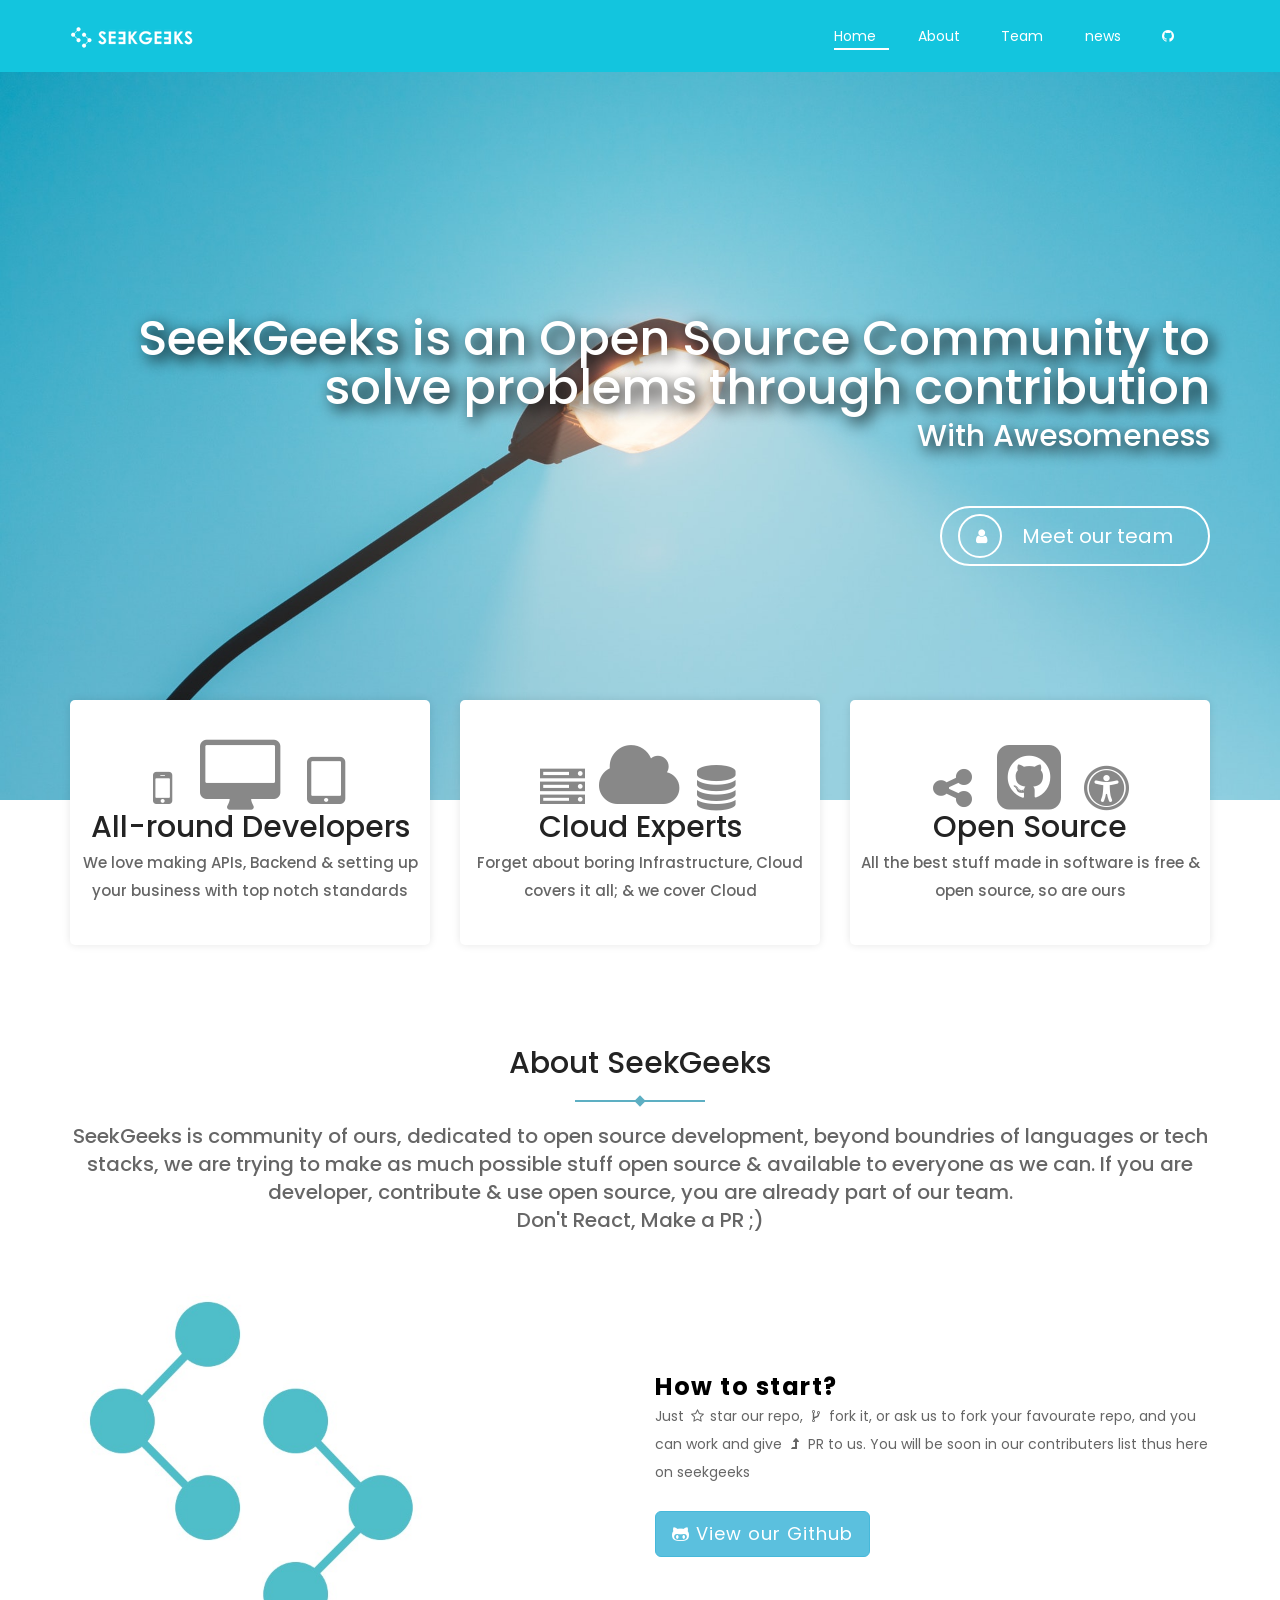
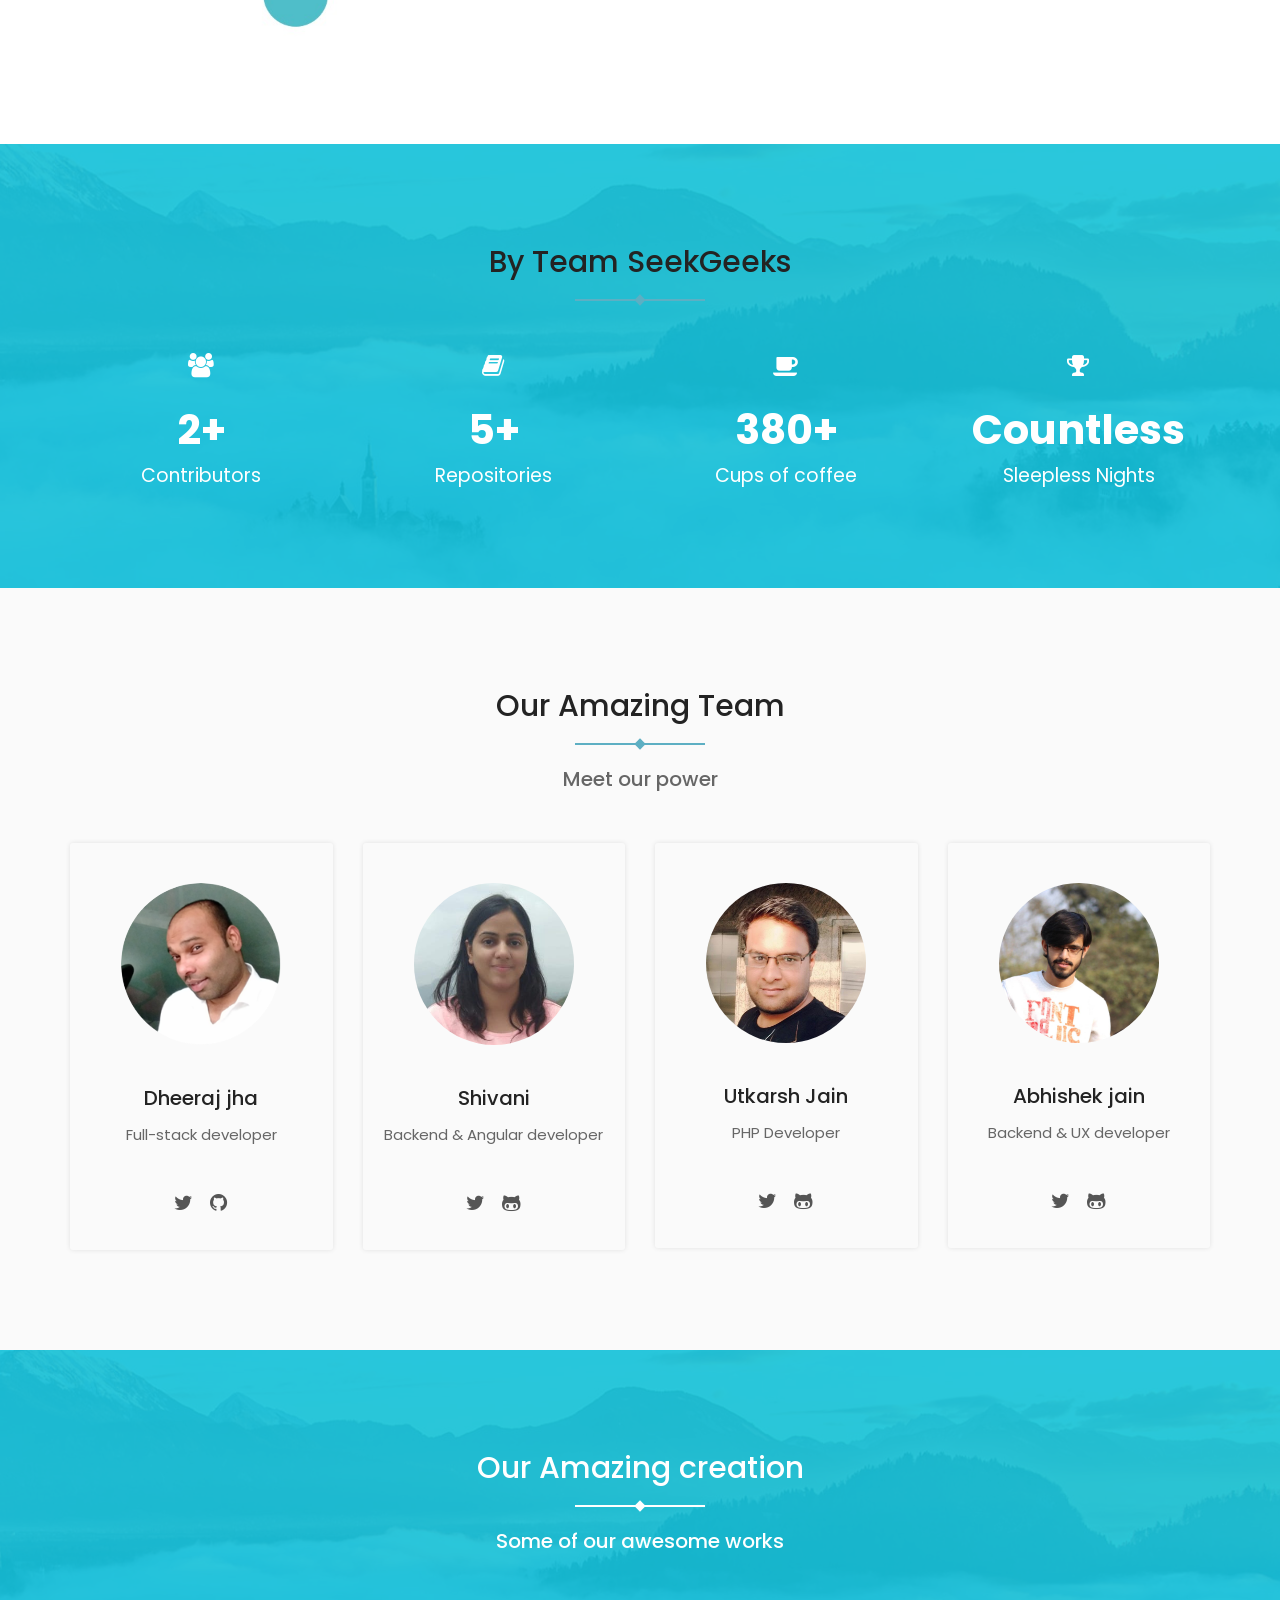
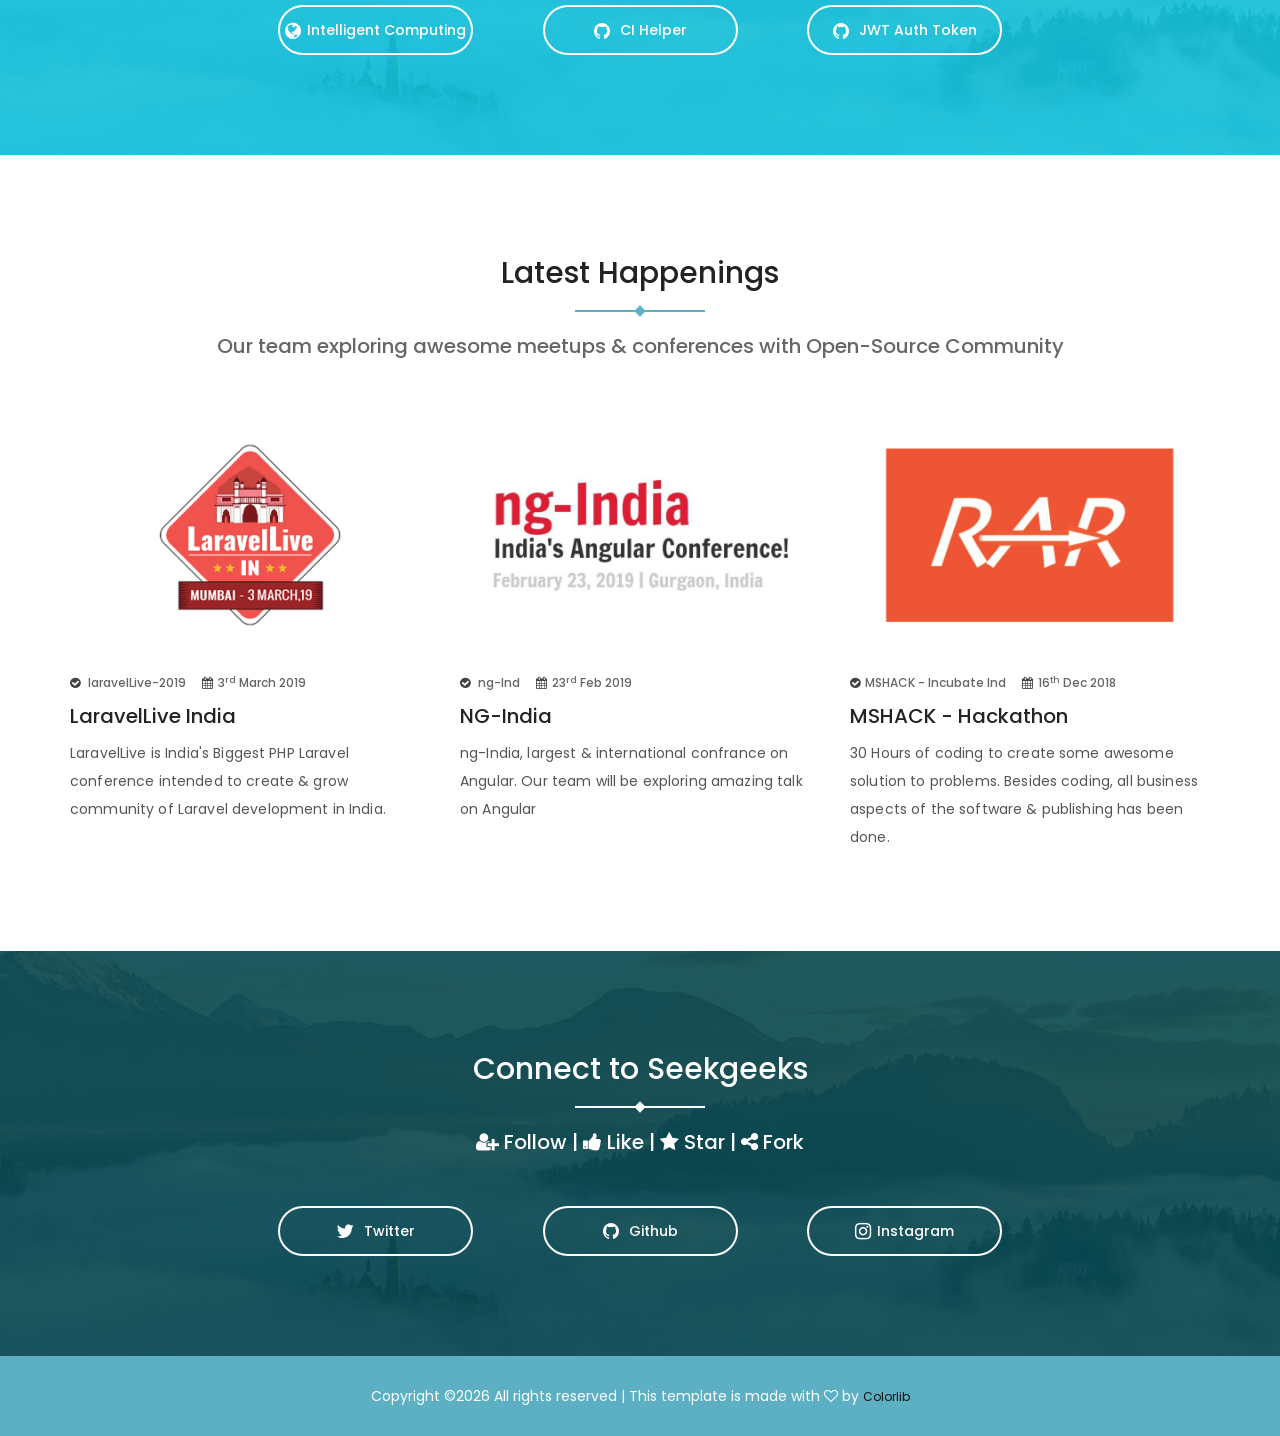
==== commit 93e546b1: "multiple typos and content updated" ====
--- a/index.html
+++ b/index.html
@@ -150,7 +150,7 @@
             <div class="section-title">
                 <h2>About SeekGeeks</h2>
                 <p>SeekGeeks is community of ours, dedicated to open source development, beyond boundries of languages or tech stacks, we are trying to make as much possible stuff open source &amp; available to everyone as we can. If you are developer, contribute &amp; use open source, you are already part of our team.</p>
-                <p>Don't Wait, Make a PR ;)</p>
+                <p>Don't React, Make a PR ;)</p>
             </div>
             <div class="row d-flex flex-center">
                 <div class="col-lg-4 col-md-6 col-sm-6 hidden-xs">
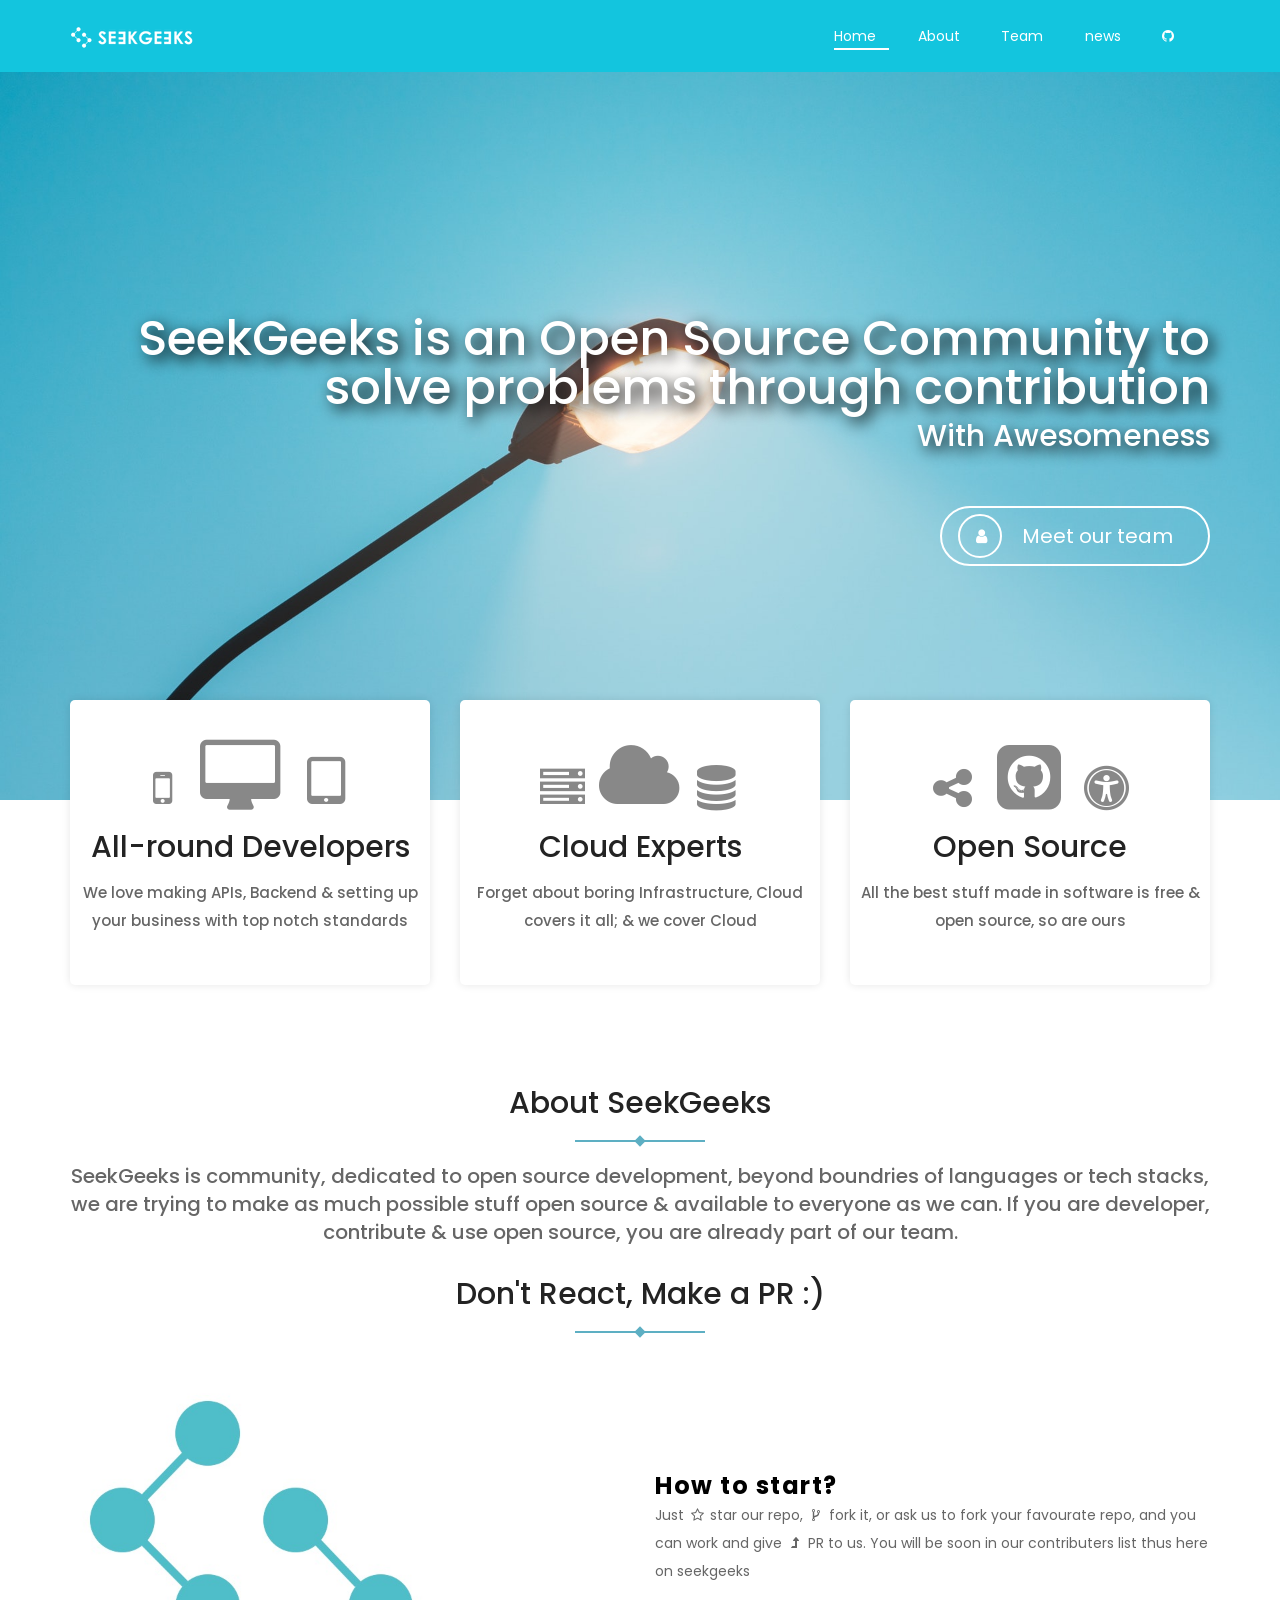
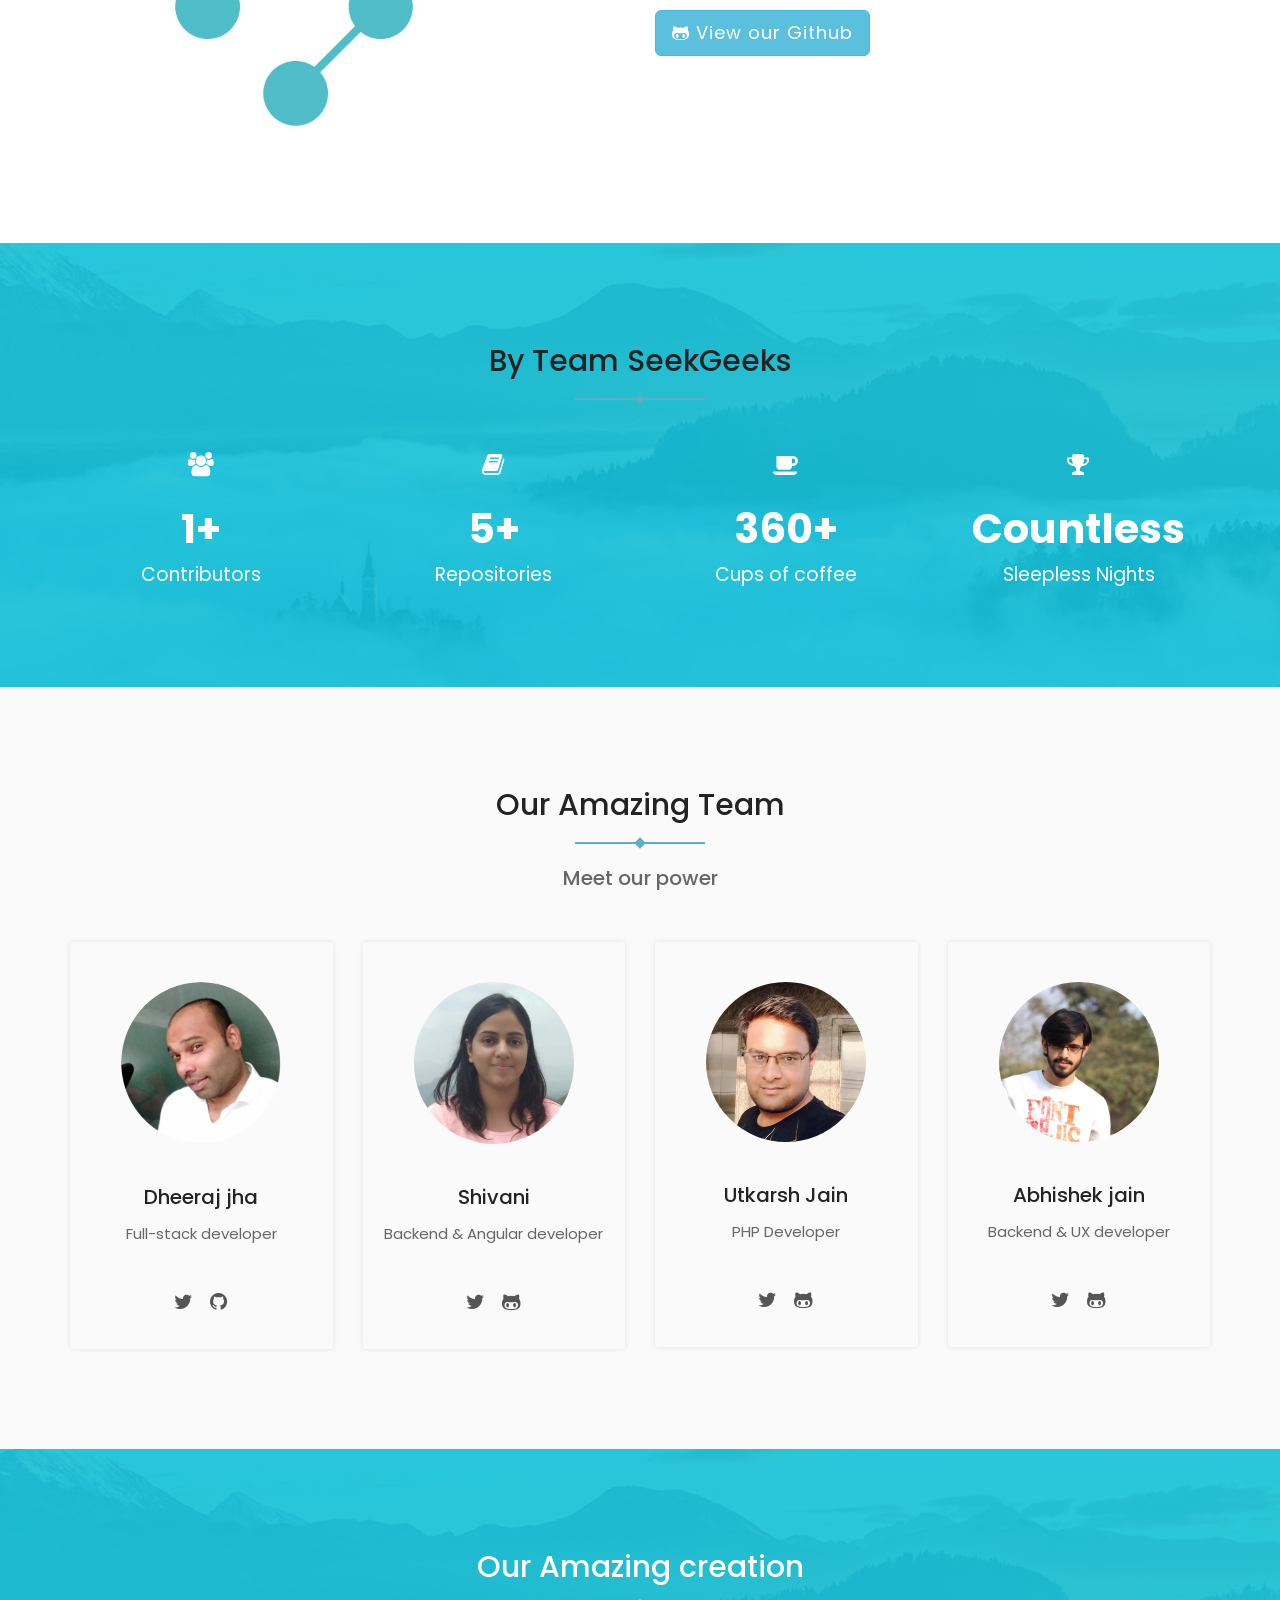
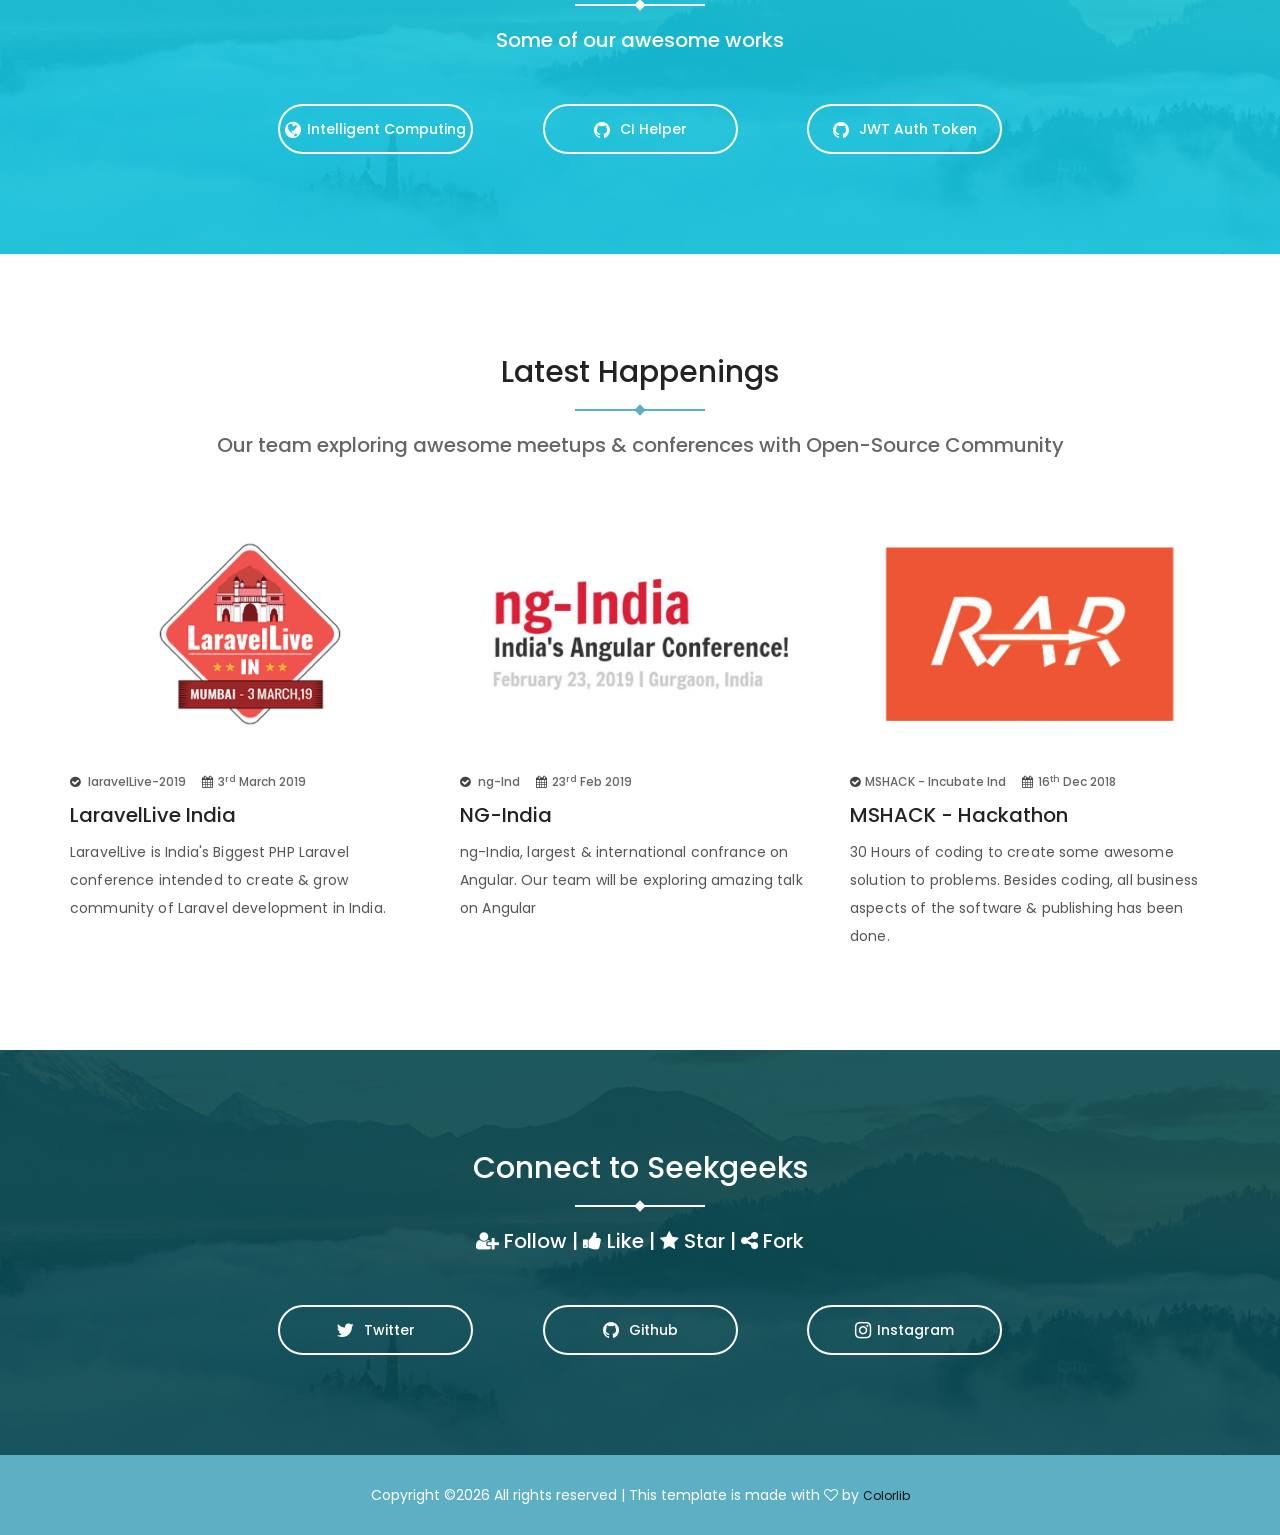
==== commit 4cad8aa3: "Service area UI improved made changes in css files" ====
--- a/index.html
+++ b/index.html
@@ -149,8 +149,9 @@
         <div class="container">
             <div class="section-title">
                 <h2>About SeekGeeks</h2>
-                <p>SeekGeeks is community of ours, dedicated to open source development, beyond boundries of languages or tech stacks, we are trying to make as much possible stuff open source &amp; available to everyone as we can. If you are developer, contribute &amp; use open source, you are already part of our team.</p>
-                <p>Don't React, Make a PR ;)</p>
+                <p>SeekGeeks is community, dedicated to open source development, beyond boundries of languages or tech stacks, we are trying to make as much possible stuff open source &amp; available to everyone as we can. If you are developer, contribute &amp; use open source, you are already part of our team.</p>
+                <br>
+                <h2>Don't React, Make a PR :)</h2>
             </div>
             <div class="row d-flex flex-center">
                 <div class="col-lg-4 col-md-6 col-sm-6 hidden-xs">
--- a/assets/css/style.css
+++ b/assets/css/style.css
@@ -400,12 +400,14 @@
     color: #232323;
     letter-spacing: 0;
     margin-bottom: 10px;
+    margin-top: 20px;
 }
 
 .service-single p {
     font-weight: 500;
     color: #666666;
     font-size: 15px;
+    padding: 10px;
 }
 
 
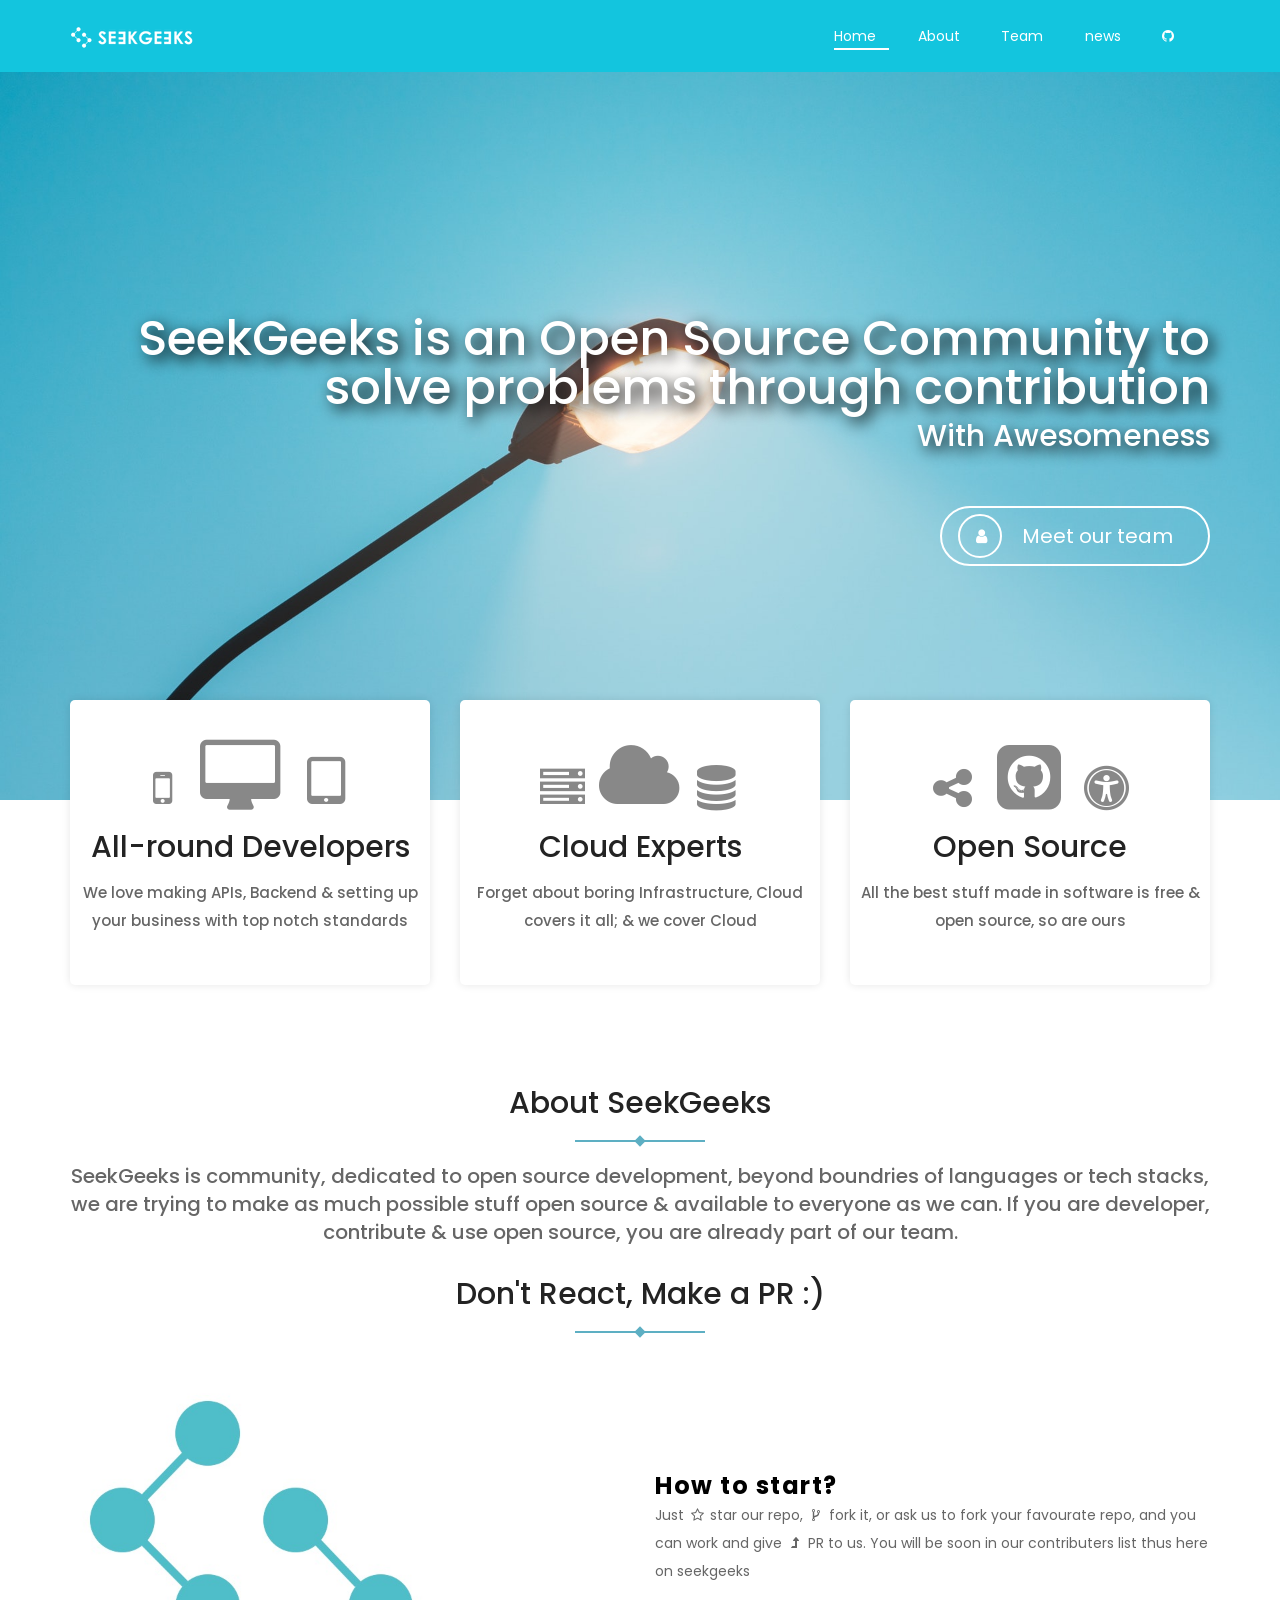
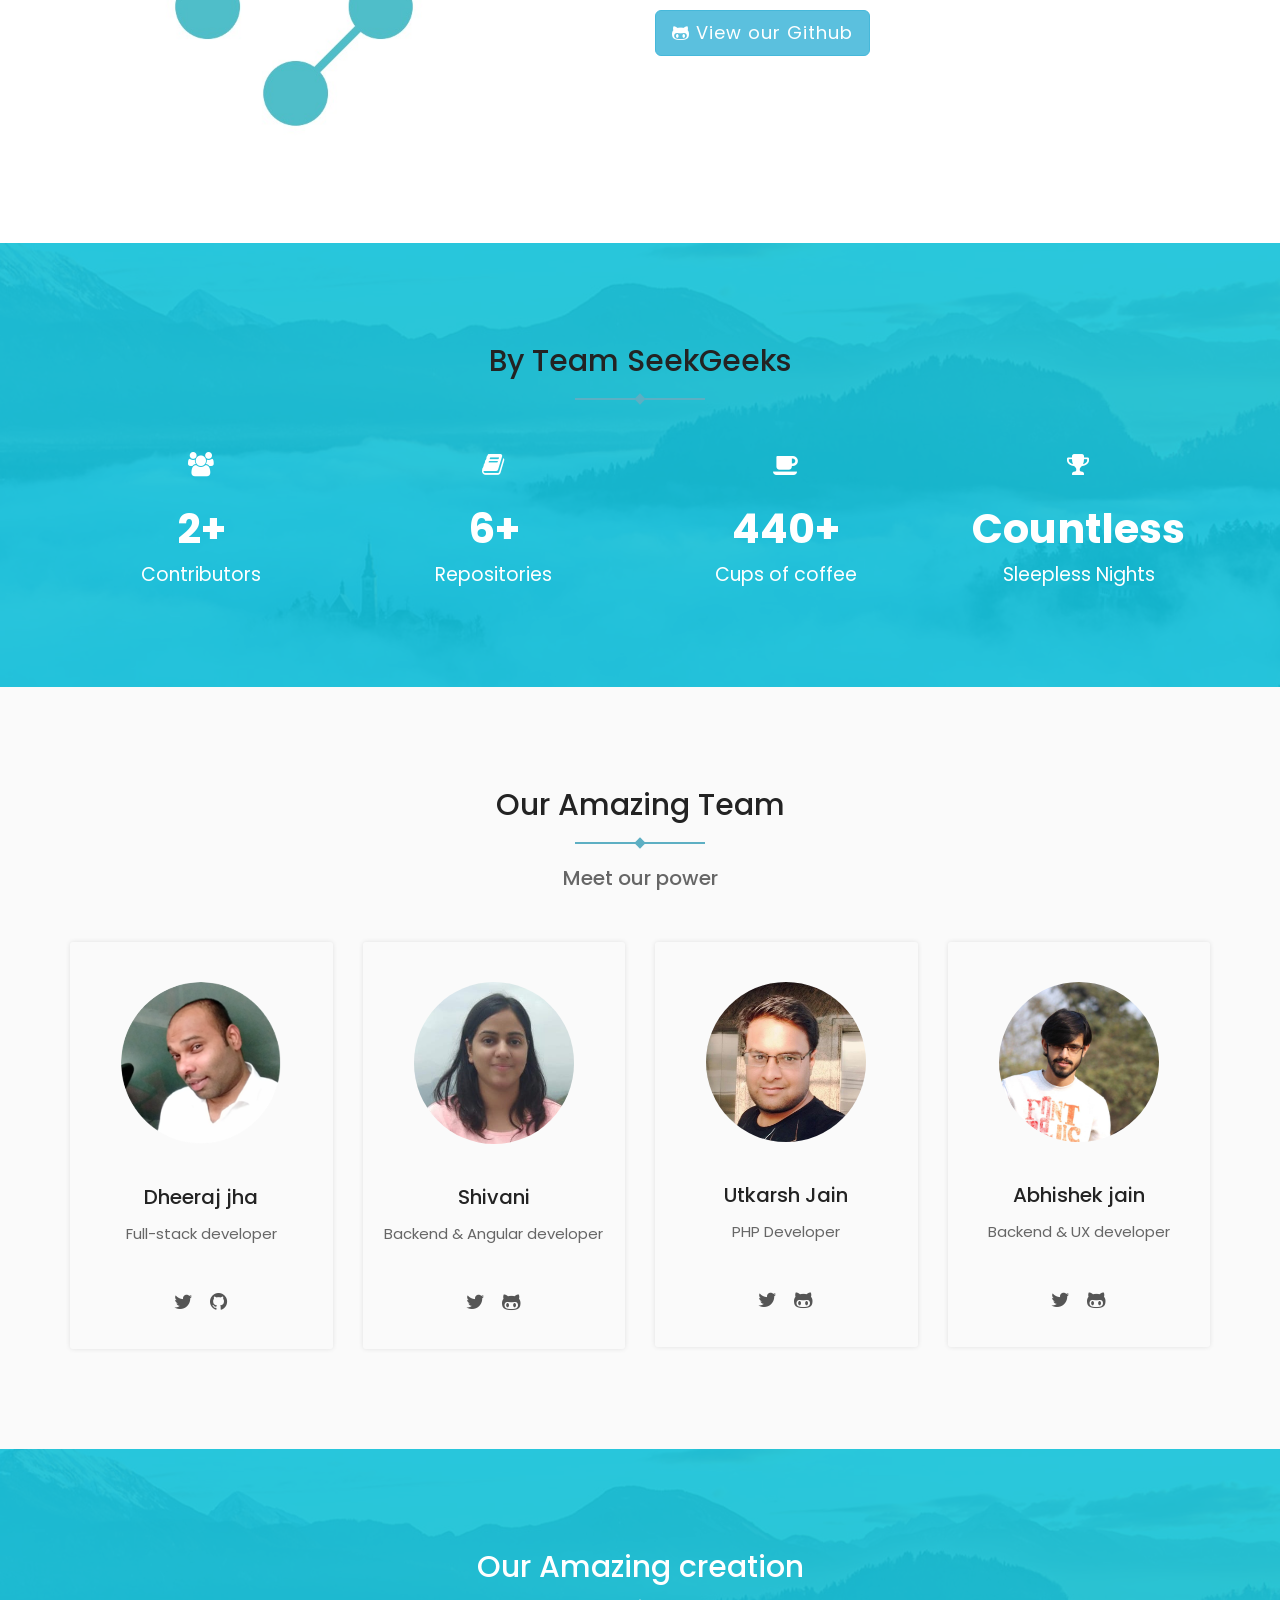
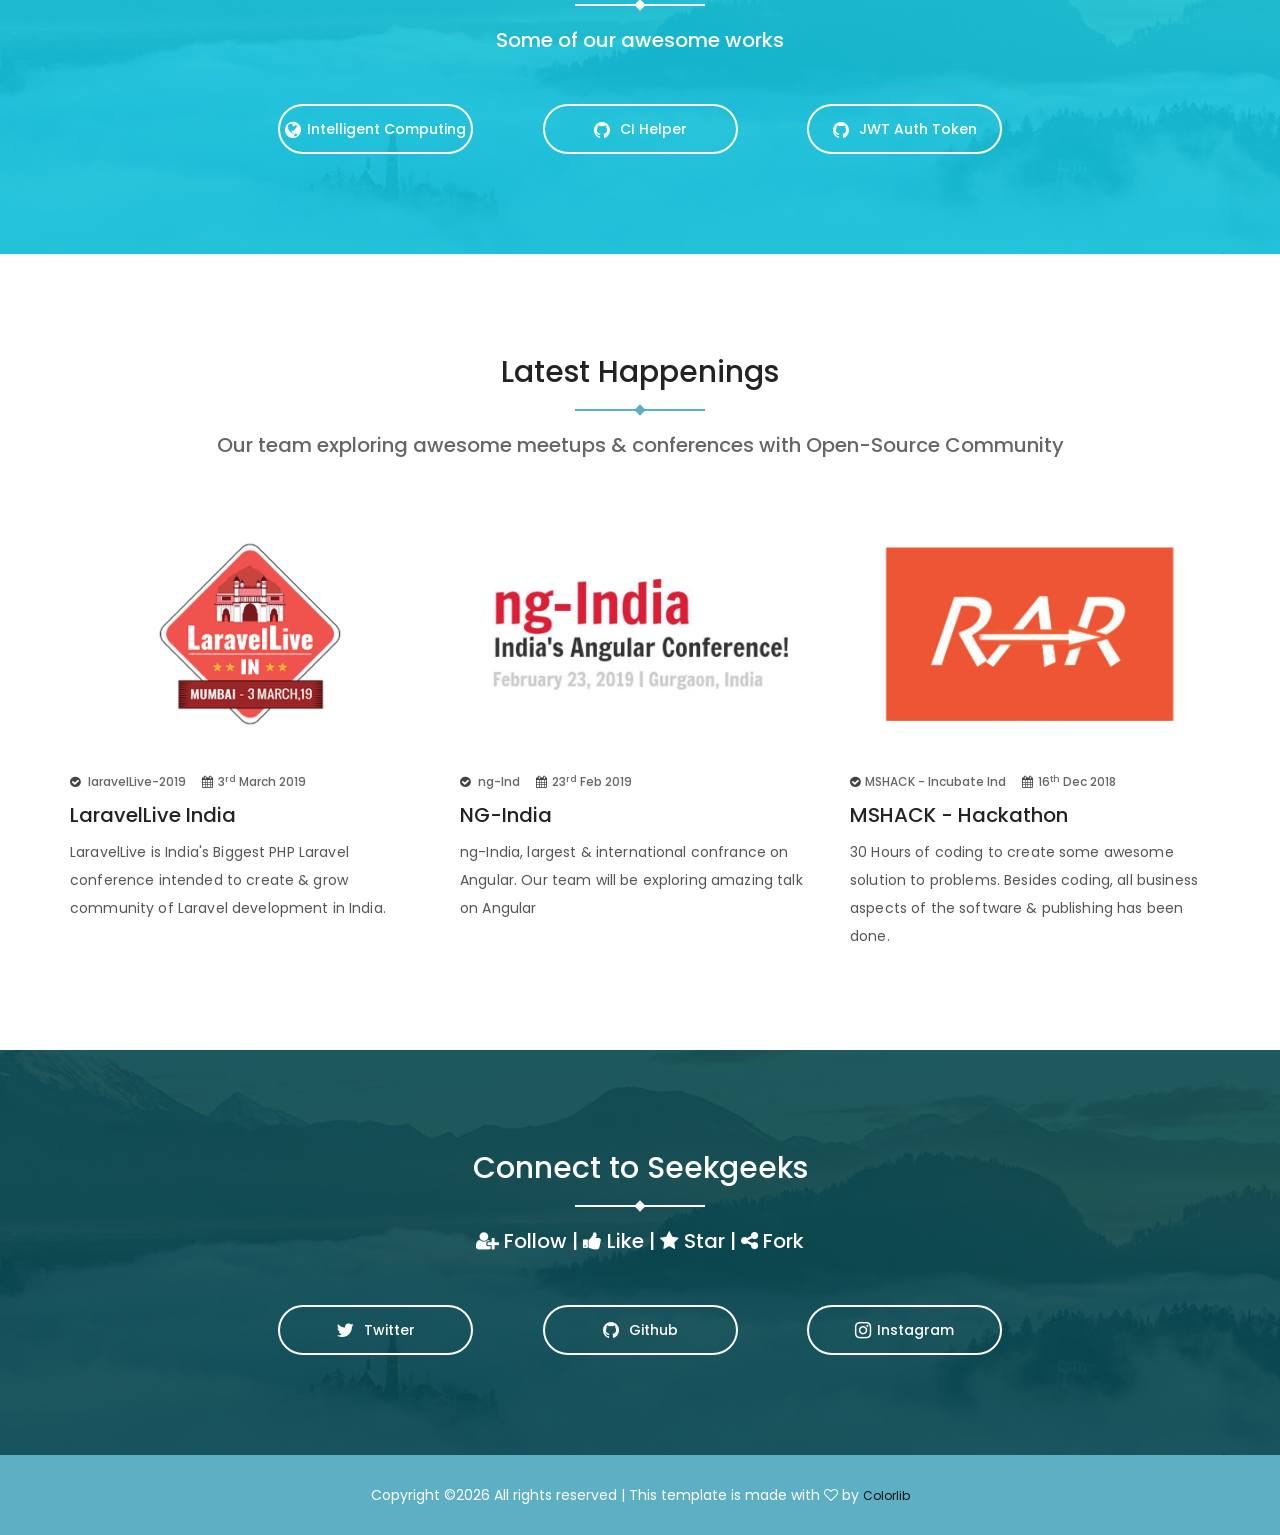
==== commit a993b896: "navbar section added to about us section" ====
--- a/index.html
+++ b/index.html
@@ -116,7 +116,7 @@
     </section>
     <!-- slider area end -->
     <!-- service area start -->
-    <div class="service-area" id="about">
+    <section class="service-area" id="about">
         <div class="container">
             <div class="row">
                 <div class="col-md-4 col-sm-4 col-xs-12">
@@ -142,7 +142,7 @@
                 </div>
             </div>
         </div>
-    </div>
+    </section>
     <!-- service area end -->
     <!-- about area start -->
     <div class="about-area ptb--100">
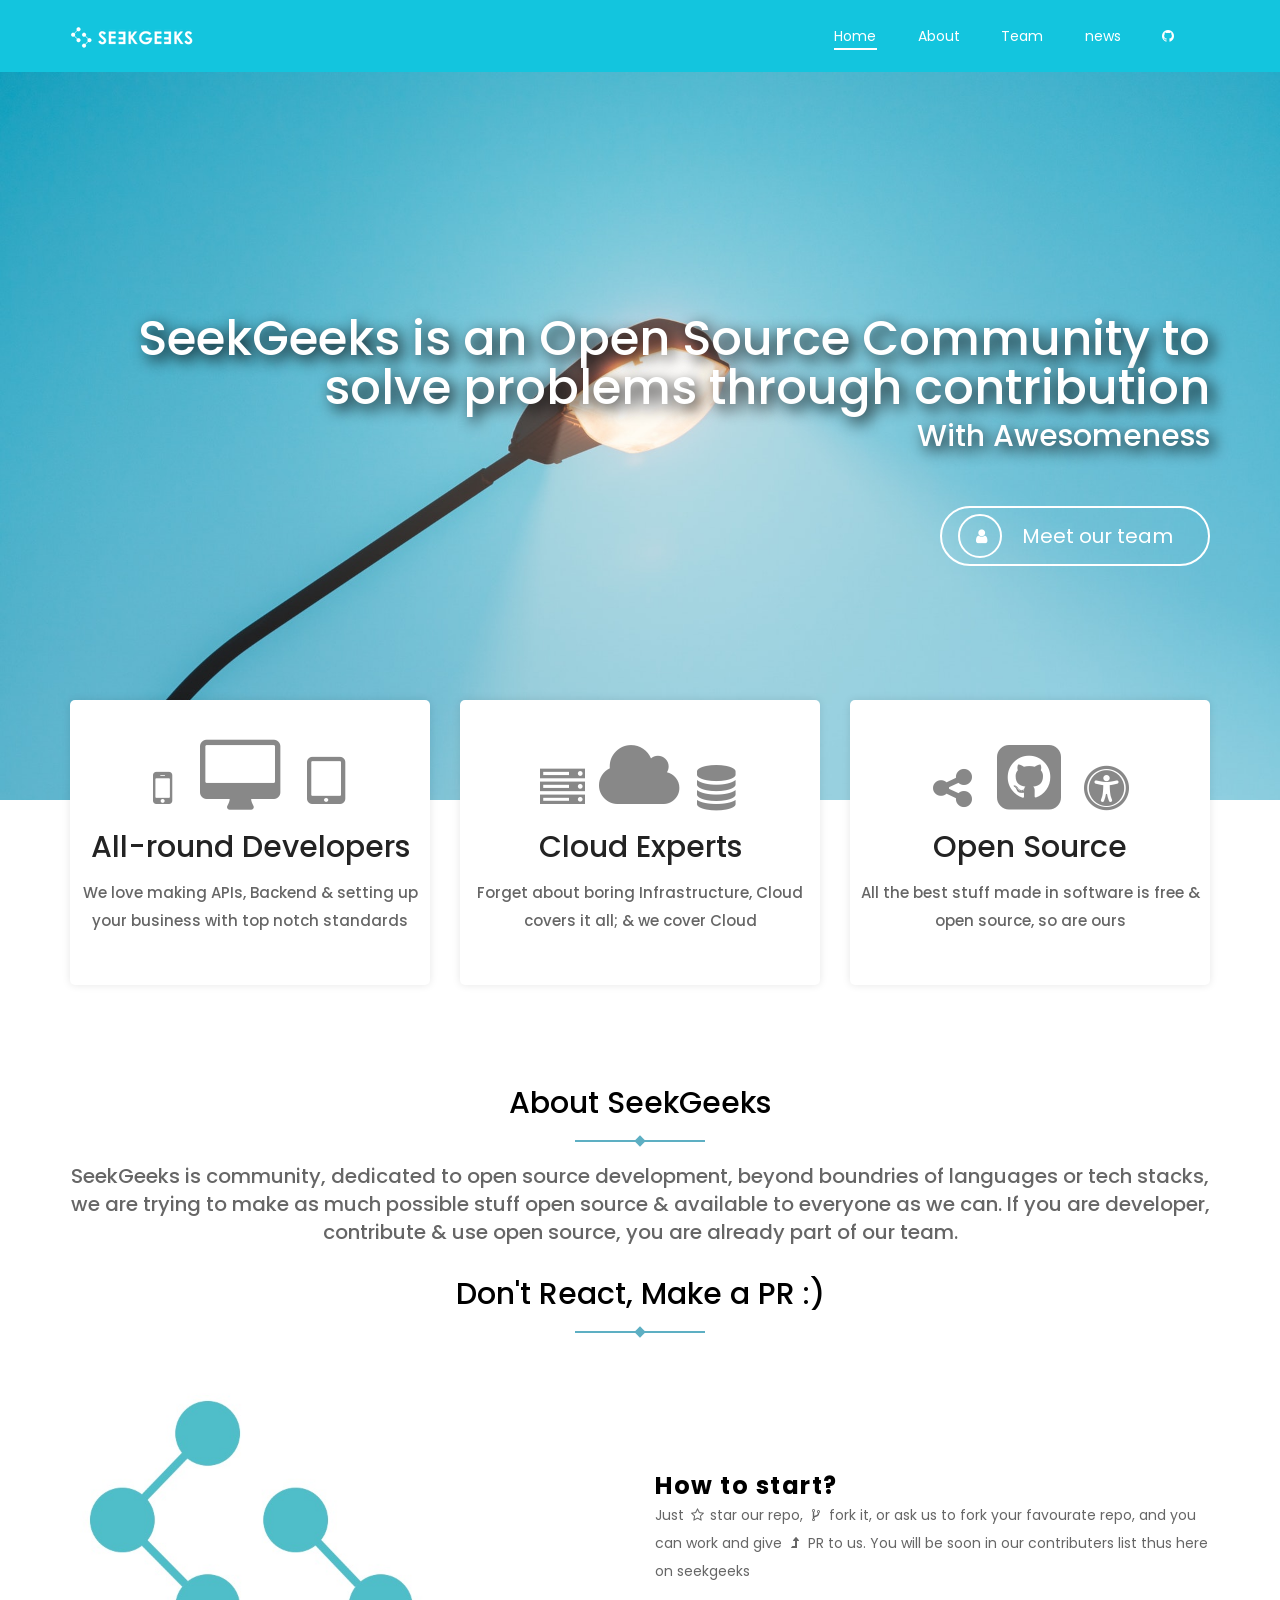
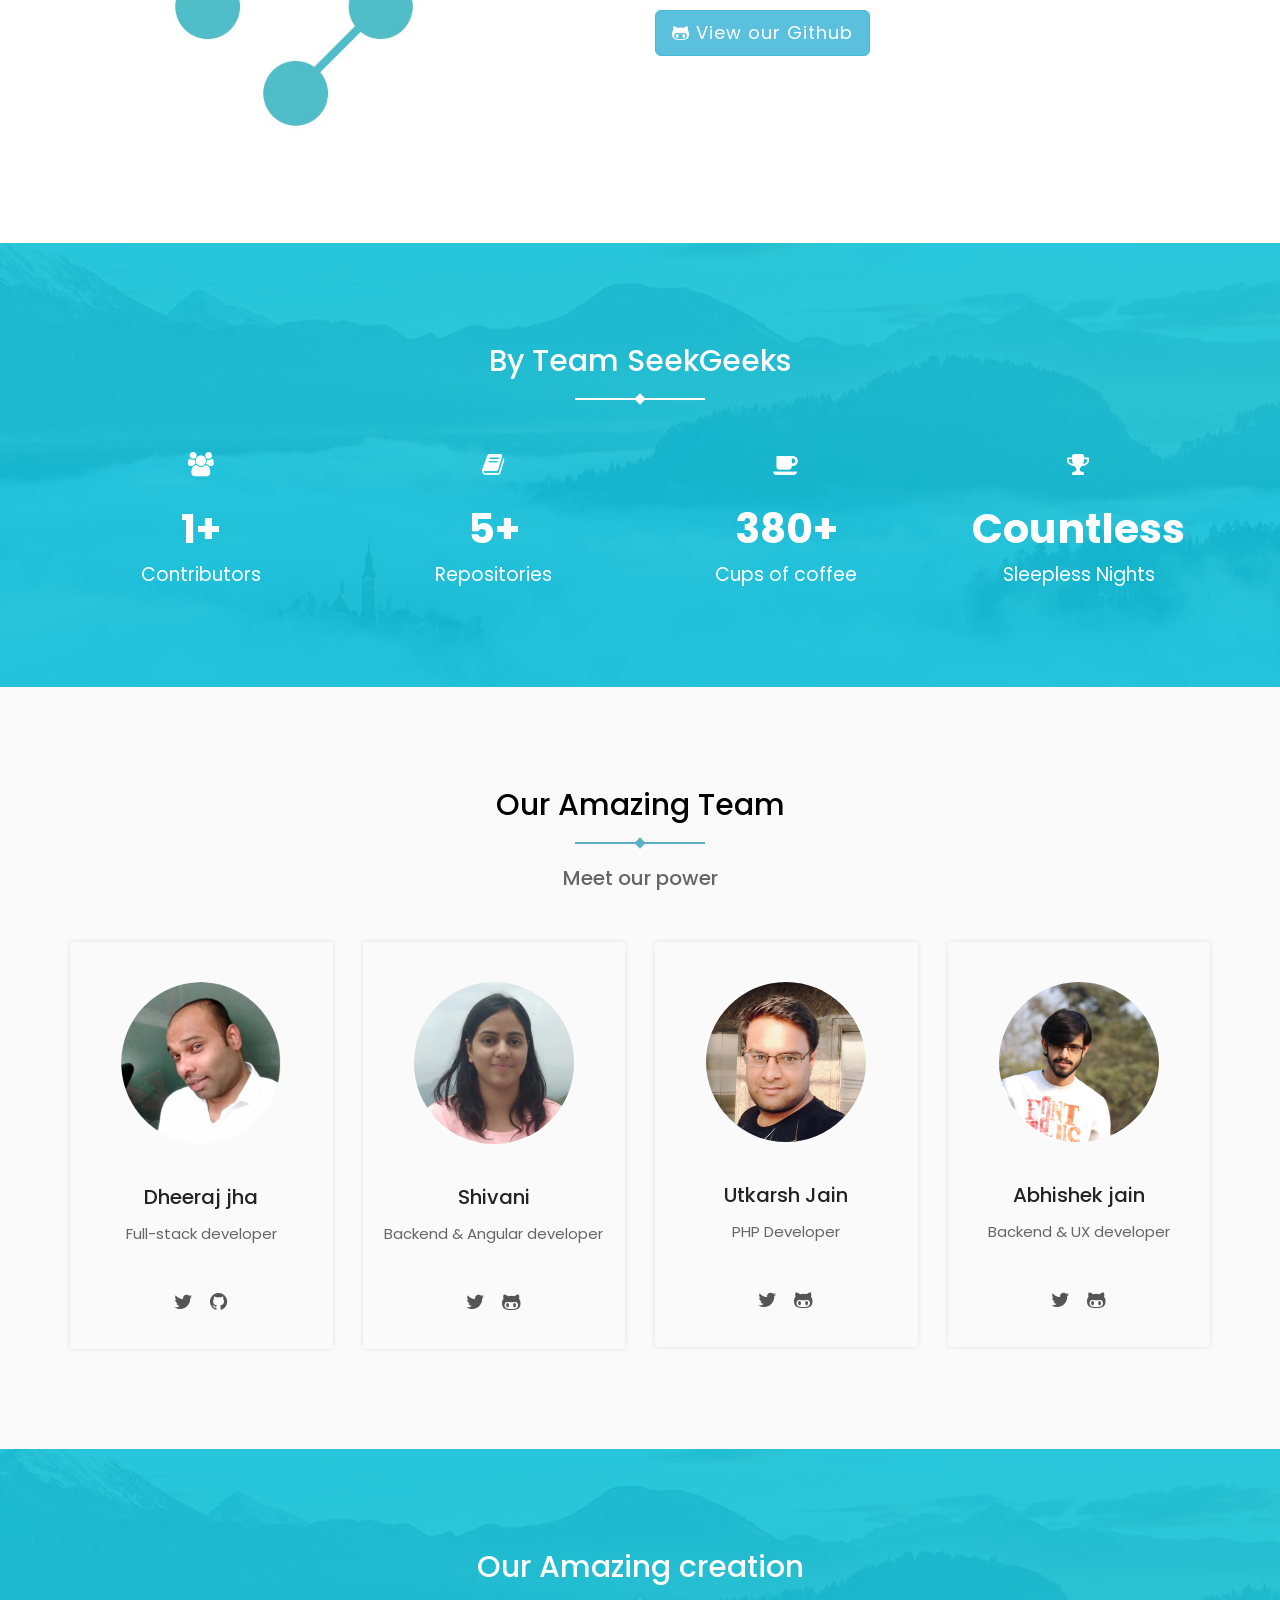
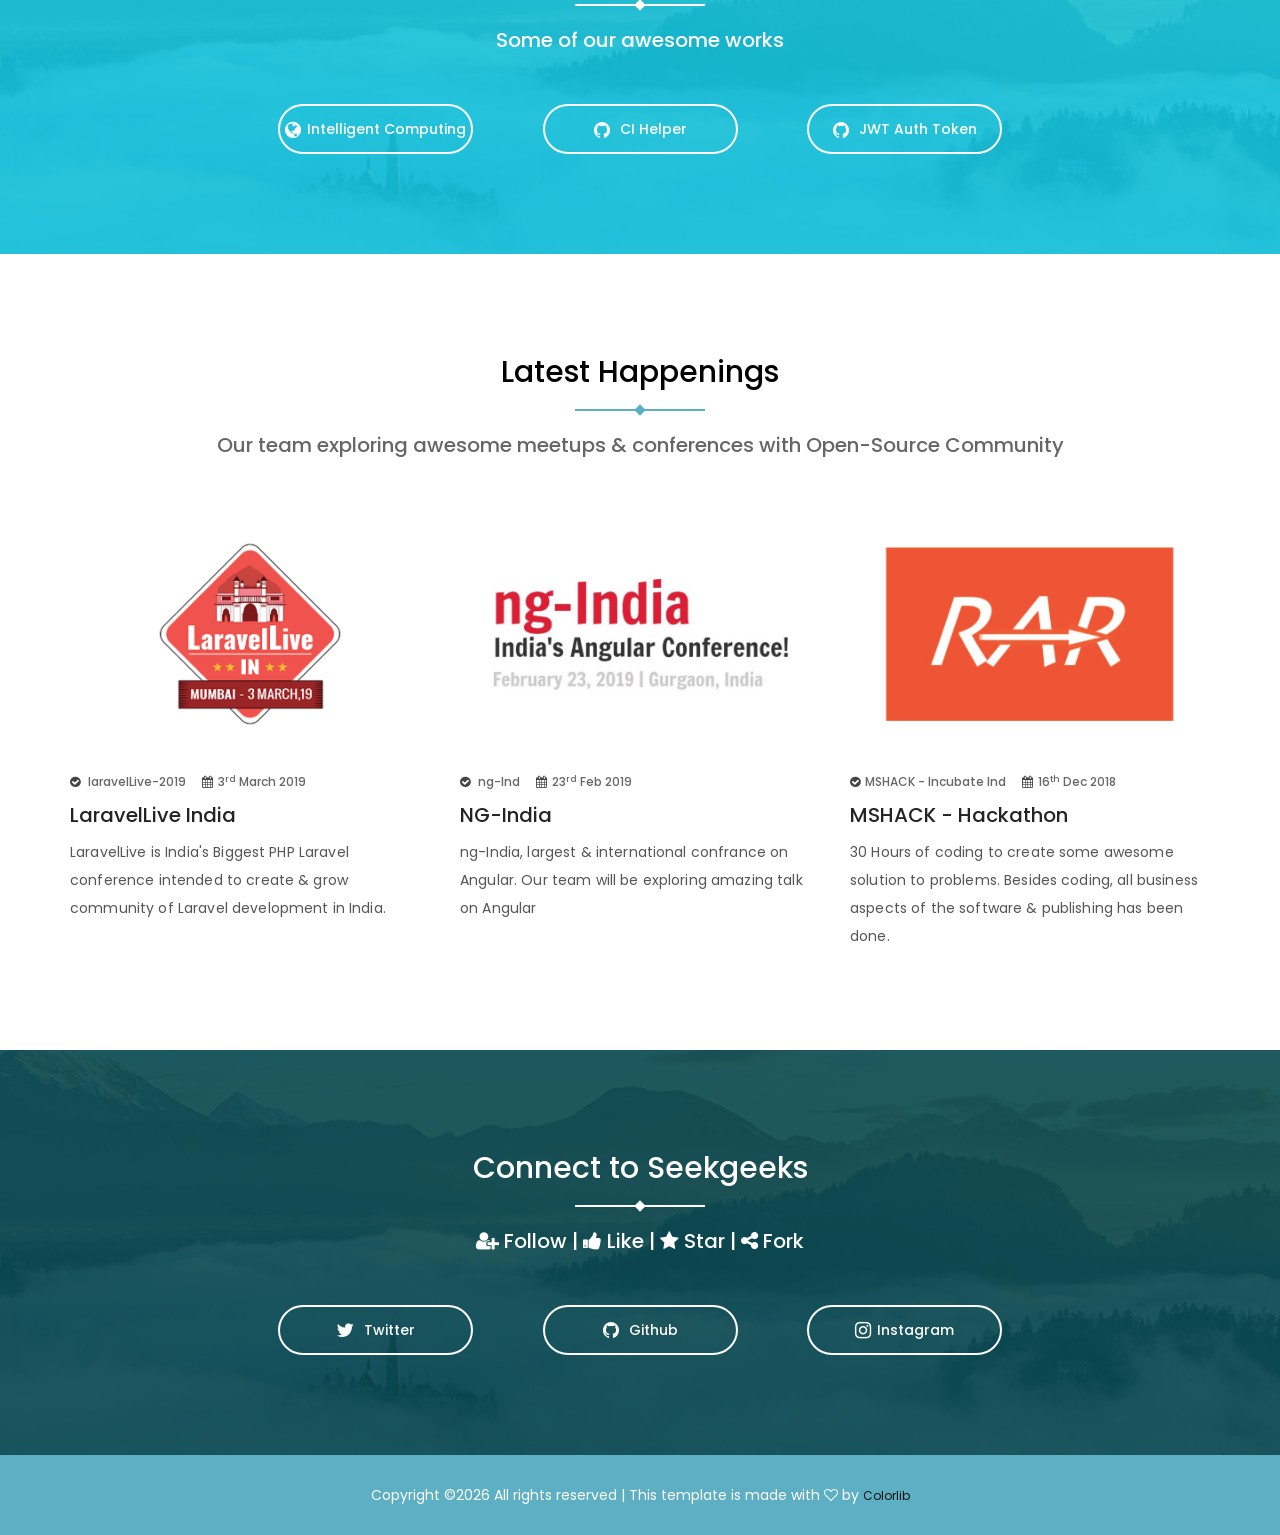
==== commit 5fd59bf0: "some small changes" ====
--- a/index.html
+++ b/index.html
@@ -85,7 +85,7 @@
                                         <li><a href="#team">Team</a></li>
                                         
                                         <li><a href="#blog">news</a></li>
-                                        <li><a target="_blank" href="https://github.com/seekgeeks"><i class="fa fa-github"></i></a></li>
+                                        <li><a target="_blank" href="https://github.com/seekgeeks" class="headerlink"><i class="fa fa-github"></i></a></li>
                                     </ul>
                                 </nav>
                             </div>
@@ -148,10 +148,10 @@
     <div class="about-area ptb--100">
         <div class="container">
             <div class="section-title">
-                <h2>About SeekGeeks</h2>
+                <h2 class="team">About SeekGeeks</h2>
                 <p>SeekGeeks is community, dedicated to open source development, beyond boundries of languages or tech stacks, we are trying to make as much possible stuff open source &amp; available to everyone as we can. If you are developer, contribute &amp; use open source, you are already part of our team.</p>
                 <br>
-                <h2>Don't React, Make a PR :)</h2>
+                <h2 class="team">Don't React, Make a PR :)</h2>
             </div>
             <div class="row d-flex flex-center">
                 <div class="col-lg-4 col-md-6 col-sm-6 hidden-xs">
@@ -165,7 +165,7 @@
                         <h3>How to start?</h3>
                         
                         <p>Just <i class="fa fa-star-o fa-fw"></i> star our repo,  <i class="fa fa-code-fork fa-fw"></i> fork it, or ask us to fork your favourate repo, and you can work and give  <i class="fa fa-level-up fa-fw"></i> PR to us. You will be soon in our contributers list thus here on seekgeeks</p>
-                        <a href="#"><button class="btn btn-lg btn-info"><i class="fa fa-github-alt"></i> View our Github</button></a>
+                        <a href="https://github.com/seekgeeks"><button class="btn btn-lg btn-info"><i class="fa fa-github-alt"></i> View our Github</button></a>
                     </div>
                 </div>
             </div>
@@ -220,7 +220,7 @@
     <section class="team-area bg-gray ptb--100" id="team">
         <div class="container">
             <div class="section-title">
-                <h2>Our Amazing Team</h2>
+                <h2 class="team">Our Amazing Team</h2>
                 <p>Meet our power</p>
             </div>
             <div class="row">
@@ -307,7 +307,7 @@
     <section class="blog-post ptb--100" id="blog">
         <div class="container">
             <div class="section-title">
-                <h2>Latest Happenings</h2>
+                <h2 class="team">Latest Happenings</h2>
                 <p>Our team exploring awesome meetups &amp; conferences with Open-Source Community</p>
             </div>
             <div class="row">
--- a/assets/css/style.css
+++ b/assets/css/style.css
@@ -197,7 +197,7 @@
 
 .main-menu nav ul li:hover a:before,
 .main-menu nav ul li.active a:before {
-    width: 70%;
+    width: 55%;
 }
 
 
@@ -430,14 +430,45 @@
 .section-title h2 {
     font-size: 30px;
     font-weight: 500;
-    color: #232323;
+    color: #fff;
     letter-spacing: 0;
     line-height: 37px;
     position: relative;
     margin-bottom: 20px;
     padding-bottom: 20px;
 }
-
+.team{
+   color: #000!important; 
+}
+h2.team:before {
+    content: '';
+    position: absolute;
+    left: 0;
+    bottom: 0;
+    height: 2px;
+    width: 130px;
+    background-color: #5dafc3!important;
+    left: calc(50% - 65px);
+}
+h2.team:after {
+    content: '';
+    position: absolute;
+    left: 0;
+    bottom: -3px;
+    height: 8px;
+    width: 8px;
+    background-color:#5dafc3!important;
+    left: calc(50% - 4px);
+    }
+    a.headerlink:before{
+       display: none!important;
+    }
+    i.fa.fa-github:hover{
+        color: #000;
+        border-radius: 50%;
+        transition: 1s;
+
+    }
 .section-title.text-white h2{
     color: #fff;
 }
@@ -449,7 +480,7 @@
     bottom: 0;
     height: 2px;
     width: 130px;
-    background-color: #5dafc3;
+    background-color: #fff;
     left: calc(50% - 65px);
 }
 
@@ -464,7 +495,7 @@
     bottom: -3px;
     height: 8px;
     width: 8px;
-    background-color: #5dafc3;
+    background-color: #fff;
     left: calc(50% - 4px);
     -webkit-transform: rotate(45deg);
     -ms-transform: rotate(45deg);
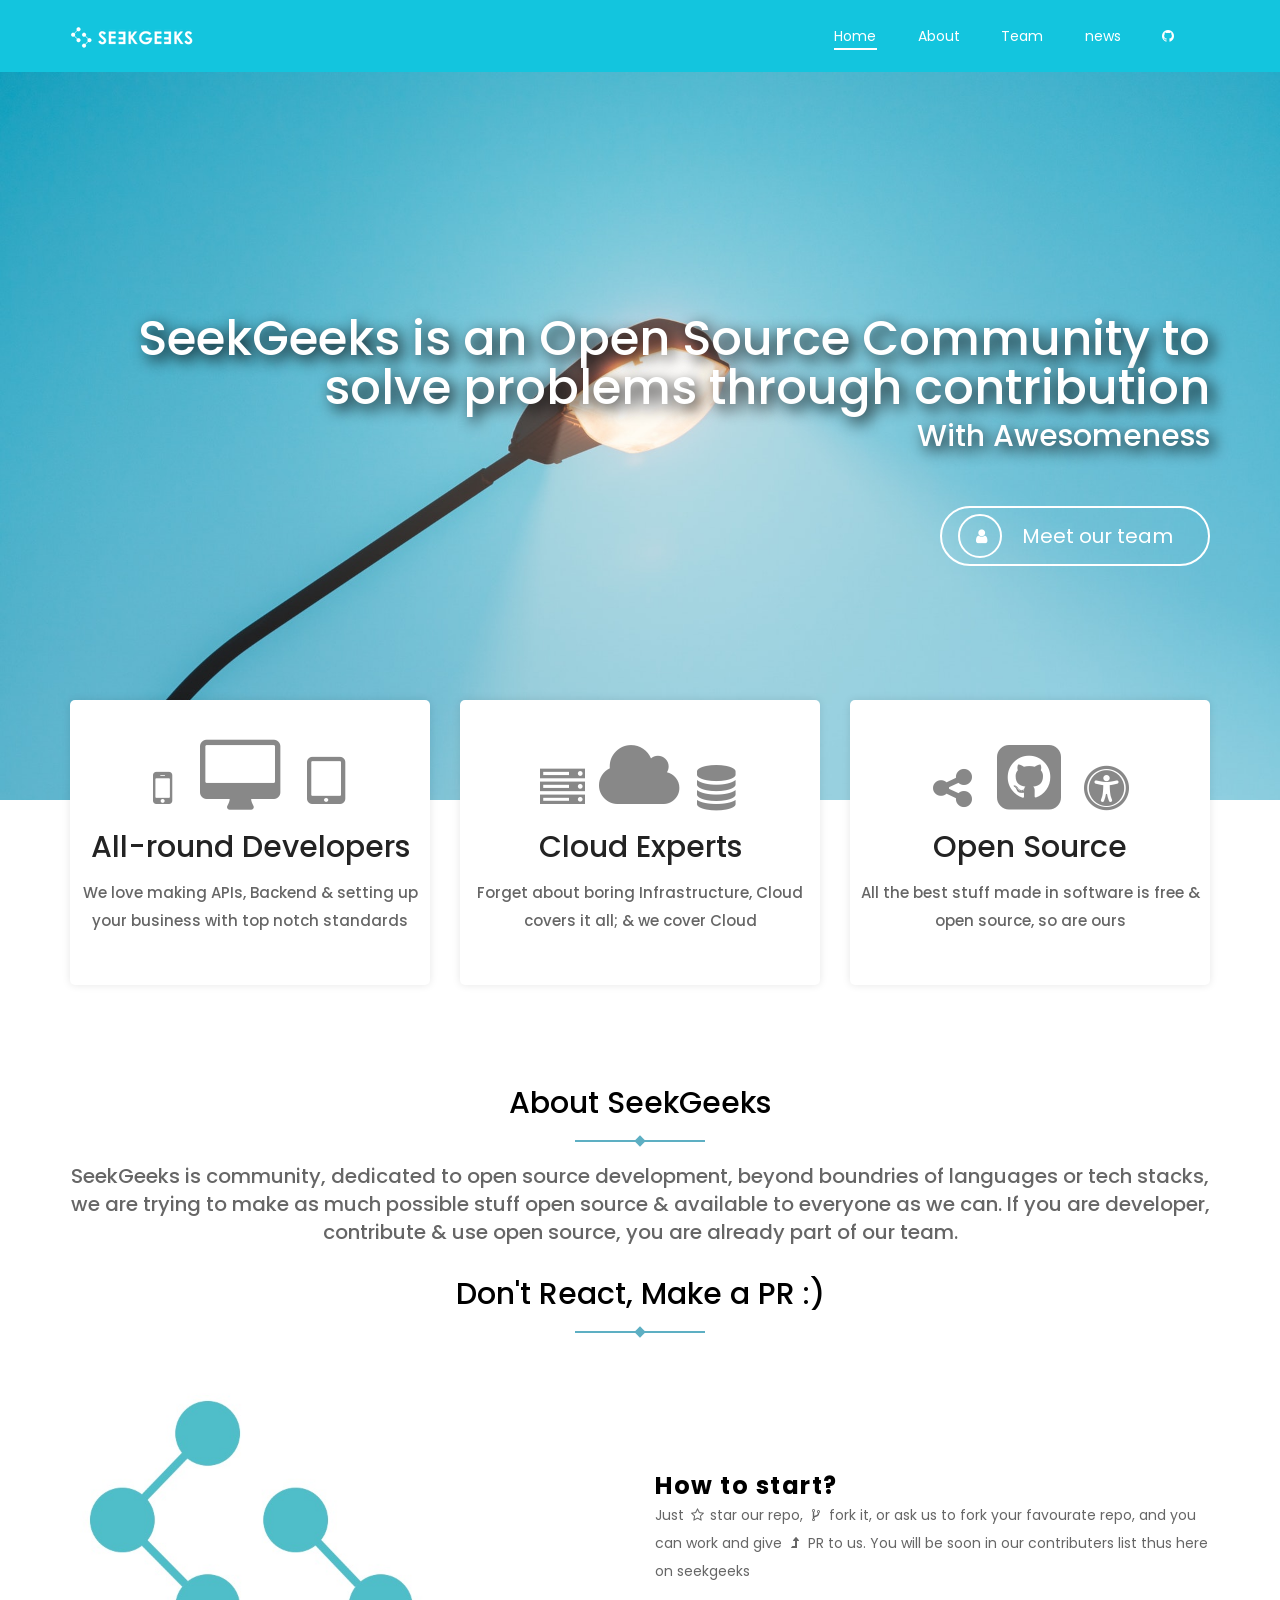
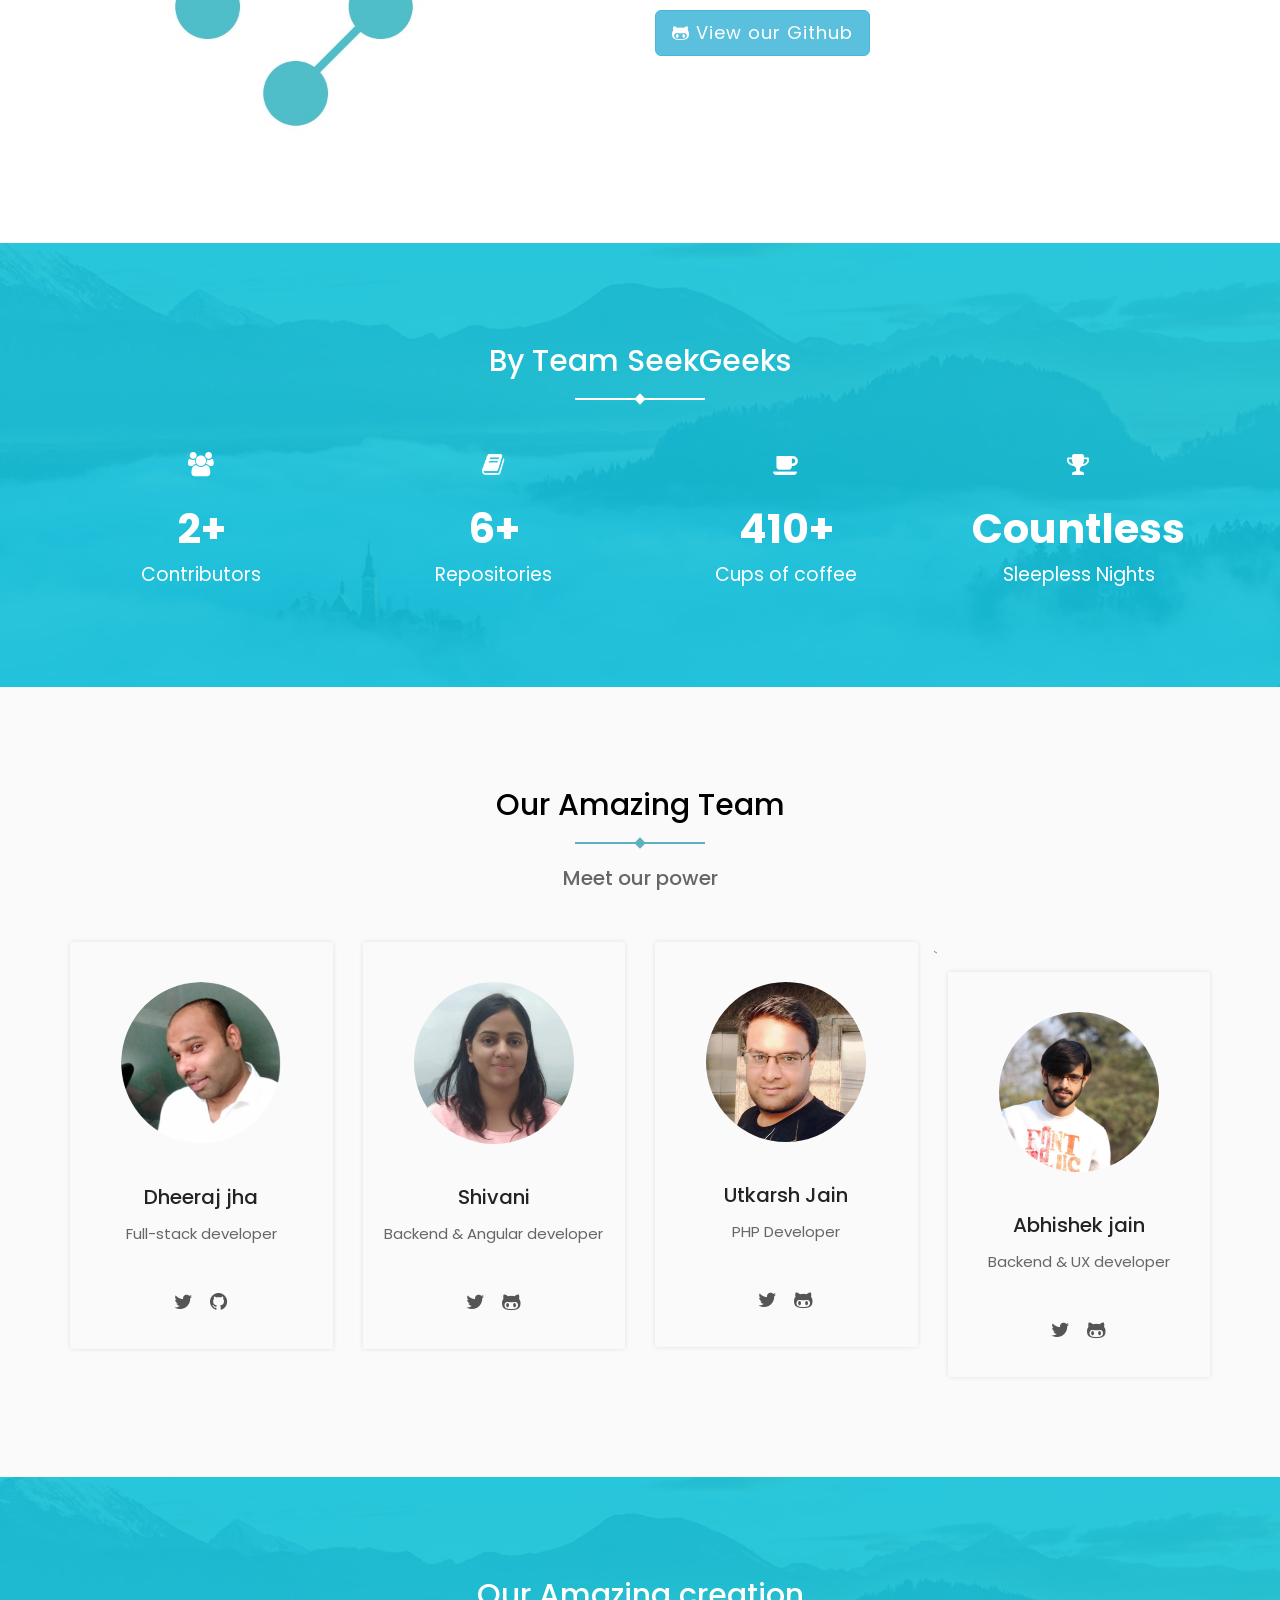
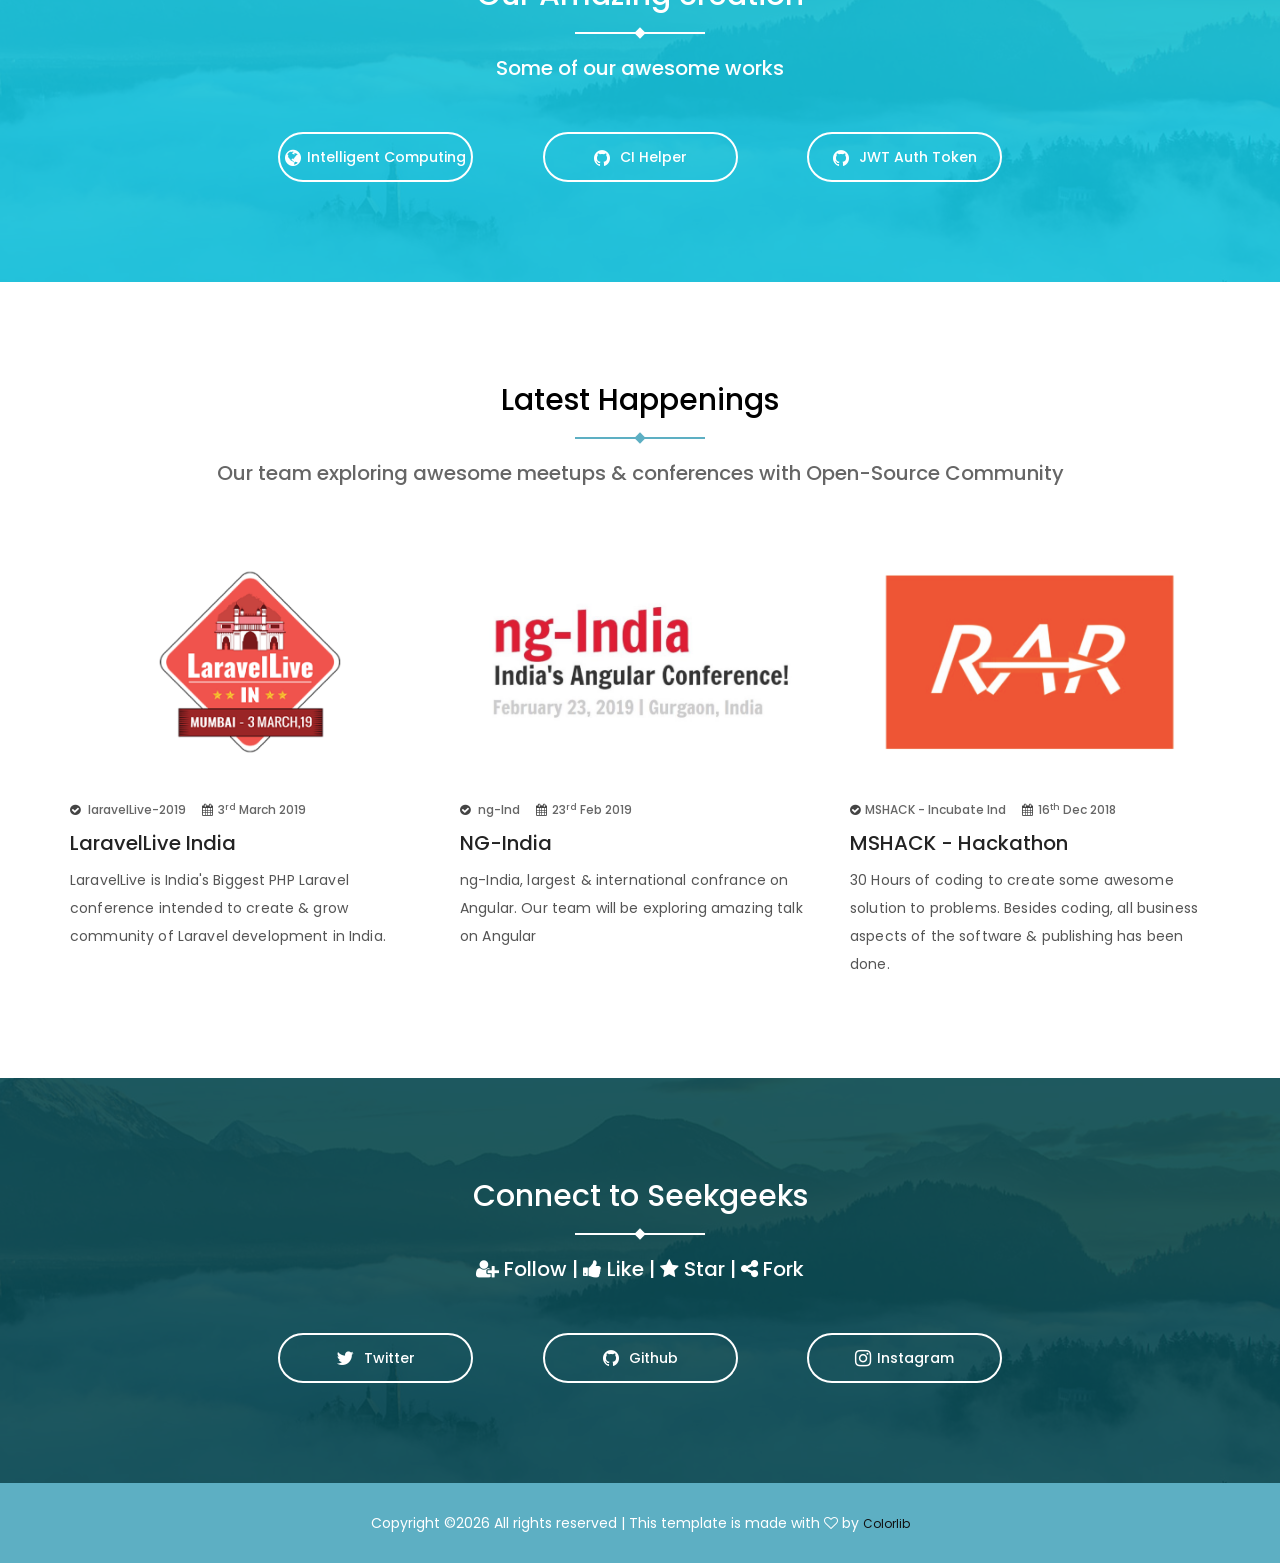
==== commit 10f7937d: "Update index.html" ====
--- a/index.html
+++ b/index.html
@@ -248,12 +248,12 @@
                         <h4>Shivani</h4>
                         <span>Backend &amp; Angular developer</span>
                         <ul class="tst-social">
-                            <li><a href="https://twitter.com/shivanisehdev86"><i class="fa fa-twitter"></i></a></li>
-                            <li><a href="https://github.com/shivanisehdev86"><i class="fa fa-github-alt"></i></a></li>
+                            <li><a href="https://twitter.com/letstalkndev"><i class="fa fa-twitter"></i></a></li>
+                            <li><a href="https://github.com/letstalkndev"><i class="fa fa-github-alt"></i></a></li>
                             
                         </ul>
                     </div>
-                </div>
+                </div>`
                 <div class="col-md-3 col-sm-6 col-xs-12 col-6">
                     <div class="single-team">
                         <div class="team-thumb">
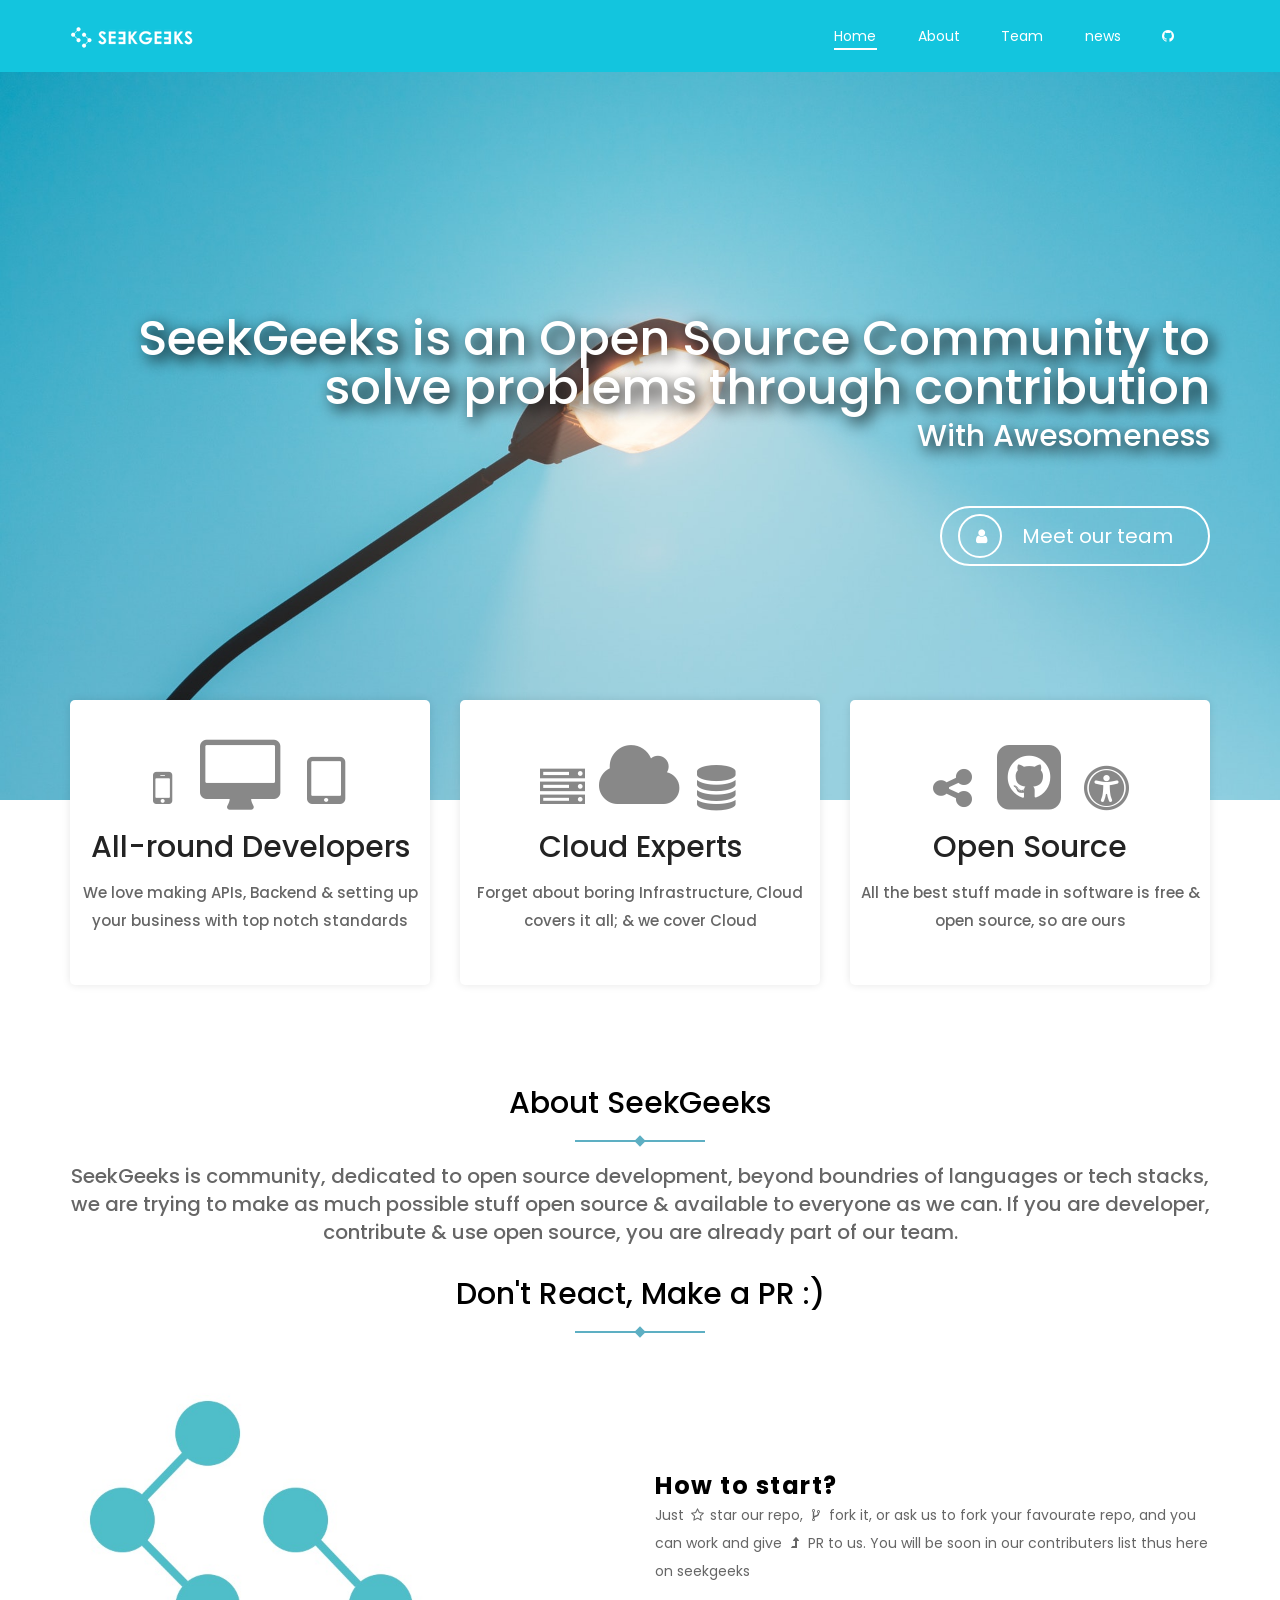
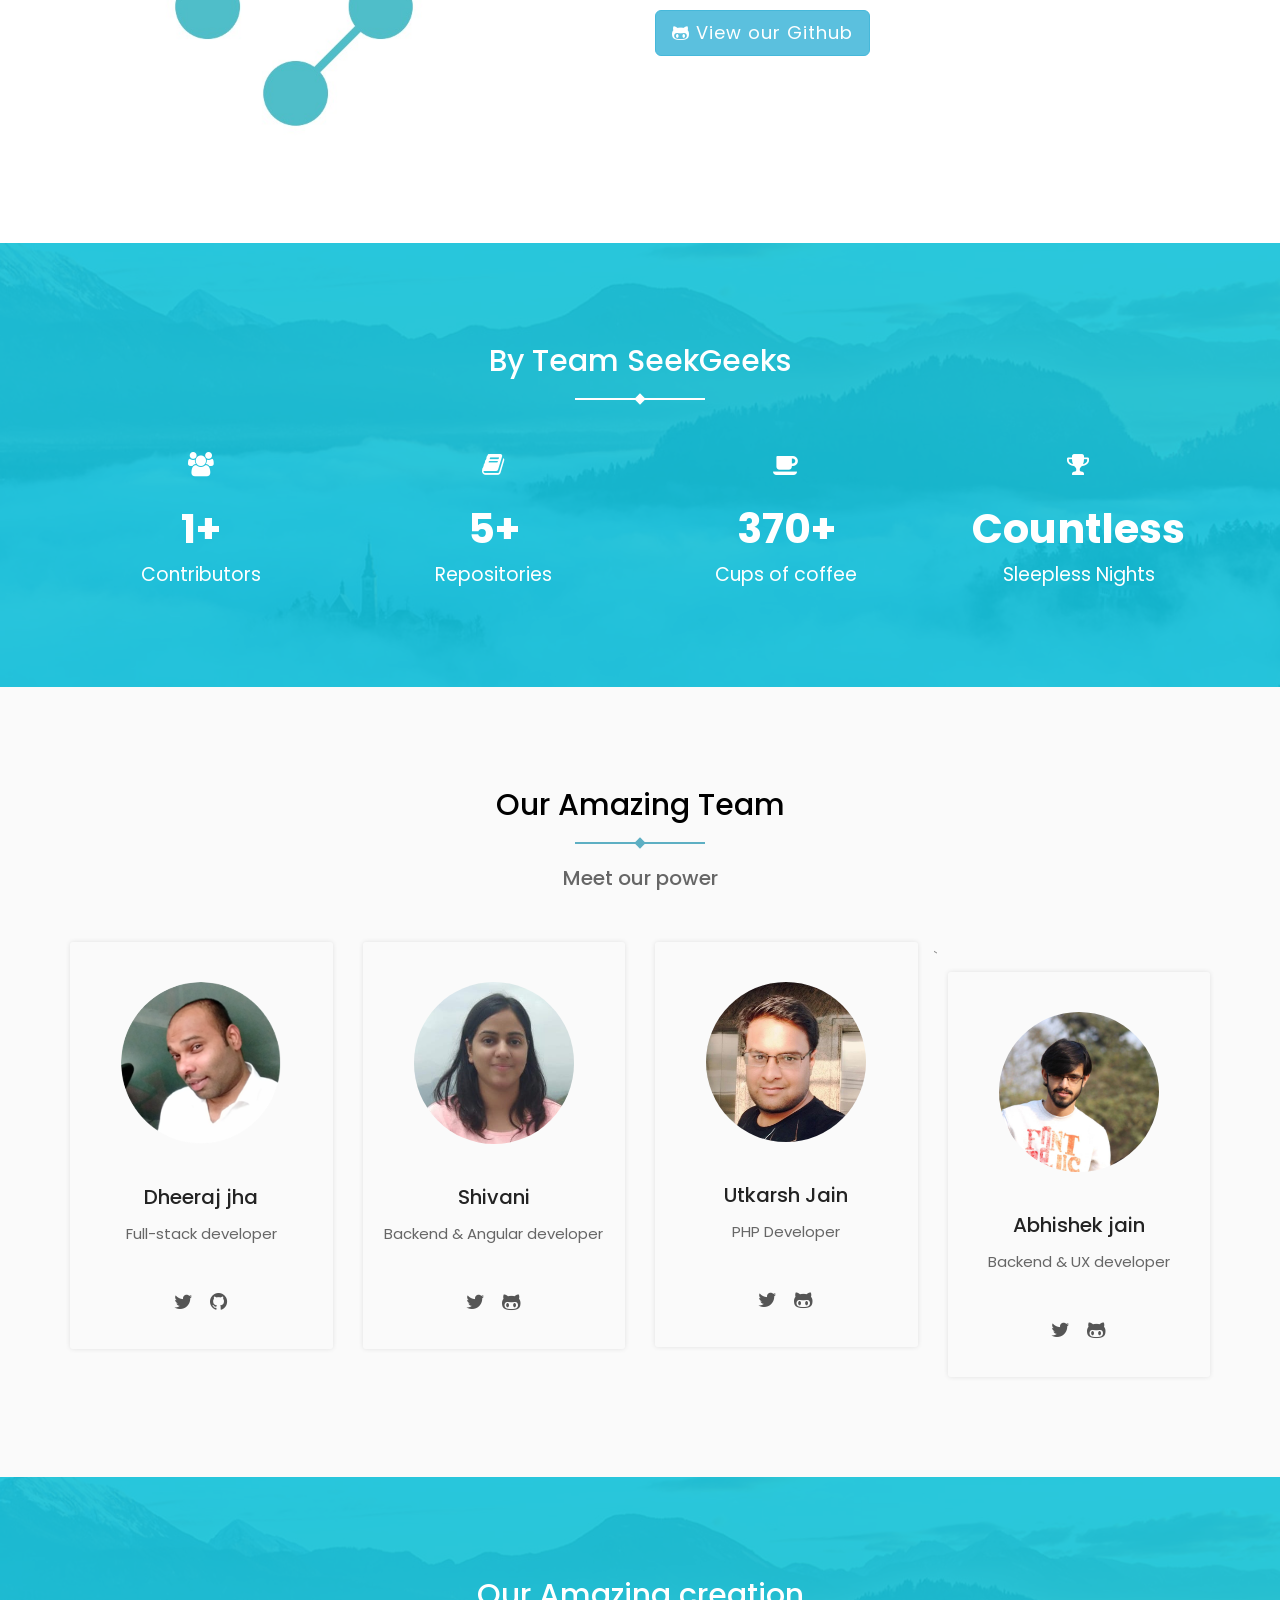
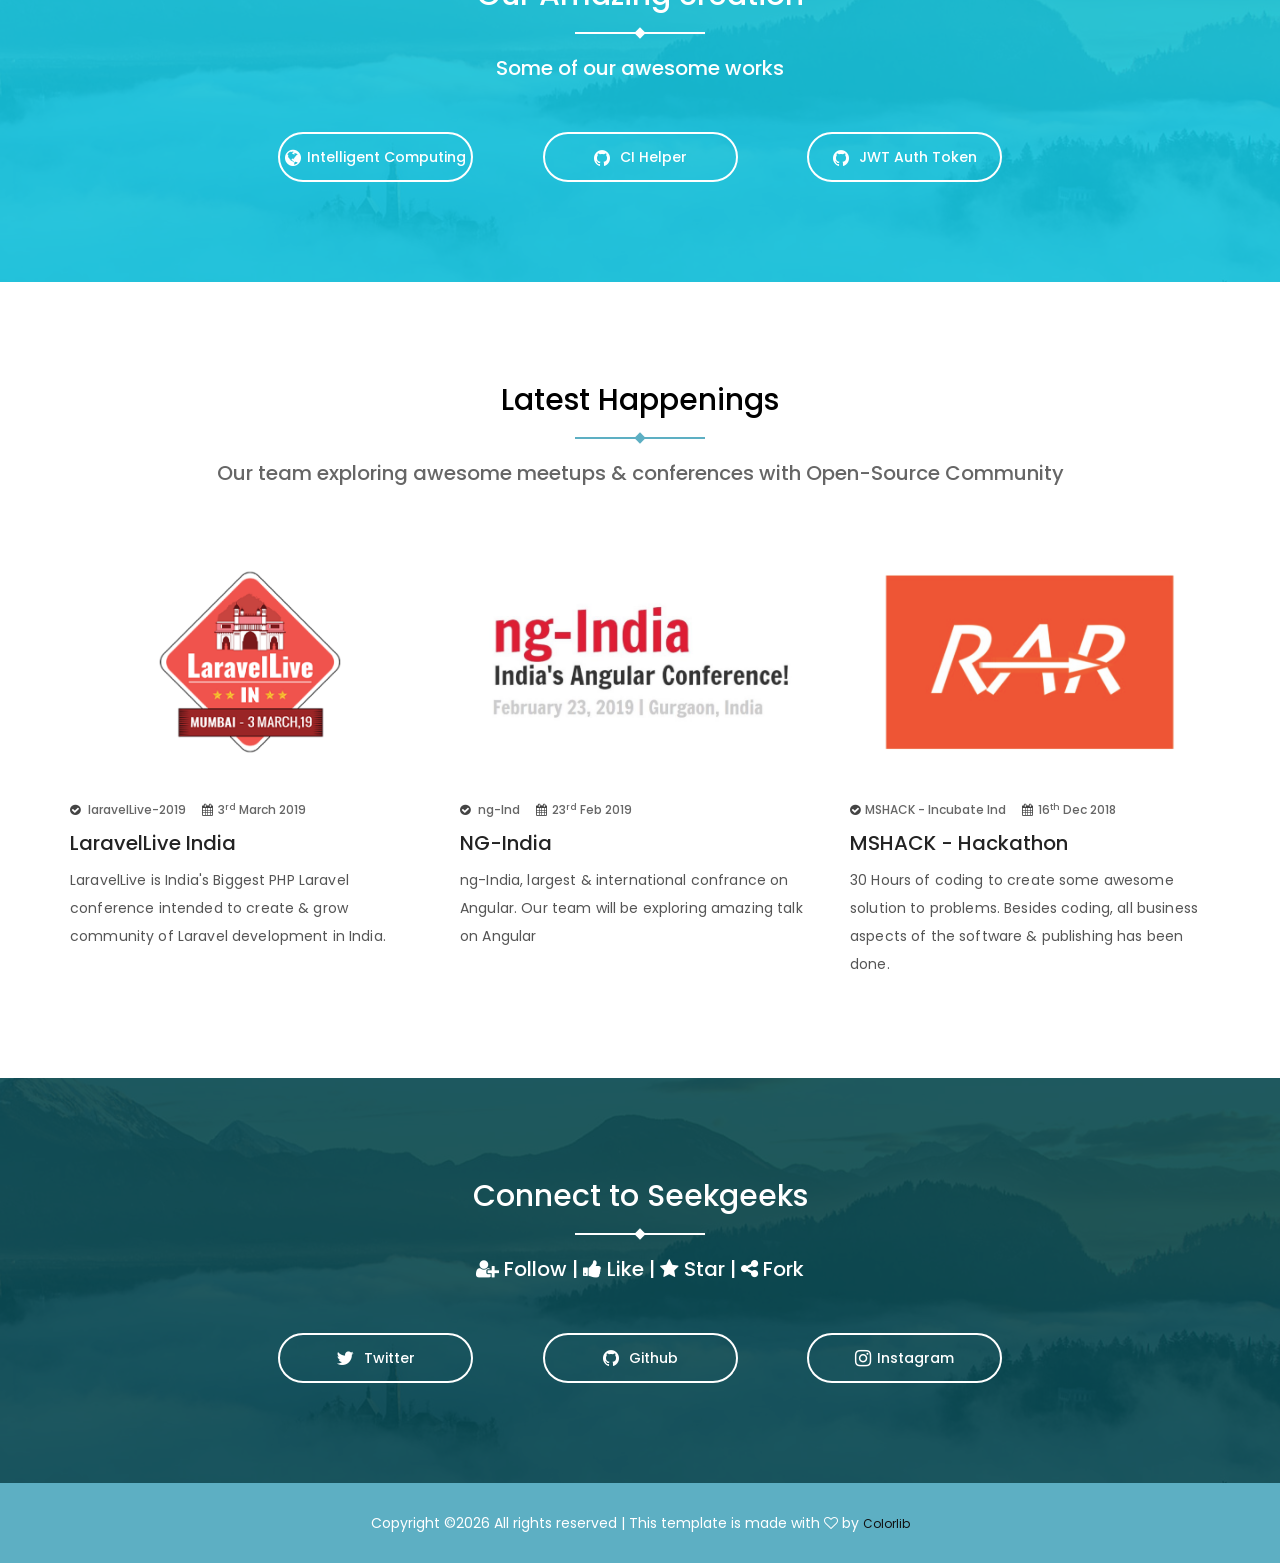
==== commit ee18825d: "change username change username" ====
--- a/index.html
+++ b/index.html
@@ -248,8 +248,8 @@
                         <h4>Shivani</h4>
                         <span>Backend &amp; Angular developer</span>
                         <ul class="tst-social">
-                            <li><a href="https://twitter.com/letstalkndev"><i class="fa fa-twitter"></i></a></li>
-                            <li><a href="https://github.com/letstalkndev"><i class="fa fa-github-alt"></i></a></li>
+                            <li><a href="https://twitter.com/shivanisdev"><i class="fa fa-twitter"></i></a></li>
+                            <li><a href="https://github.com/shivanisdev"><i class="fa fa-github-alt"></i></a></li>
                             
                         </ul>
                     </div>
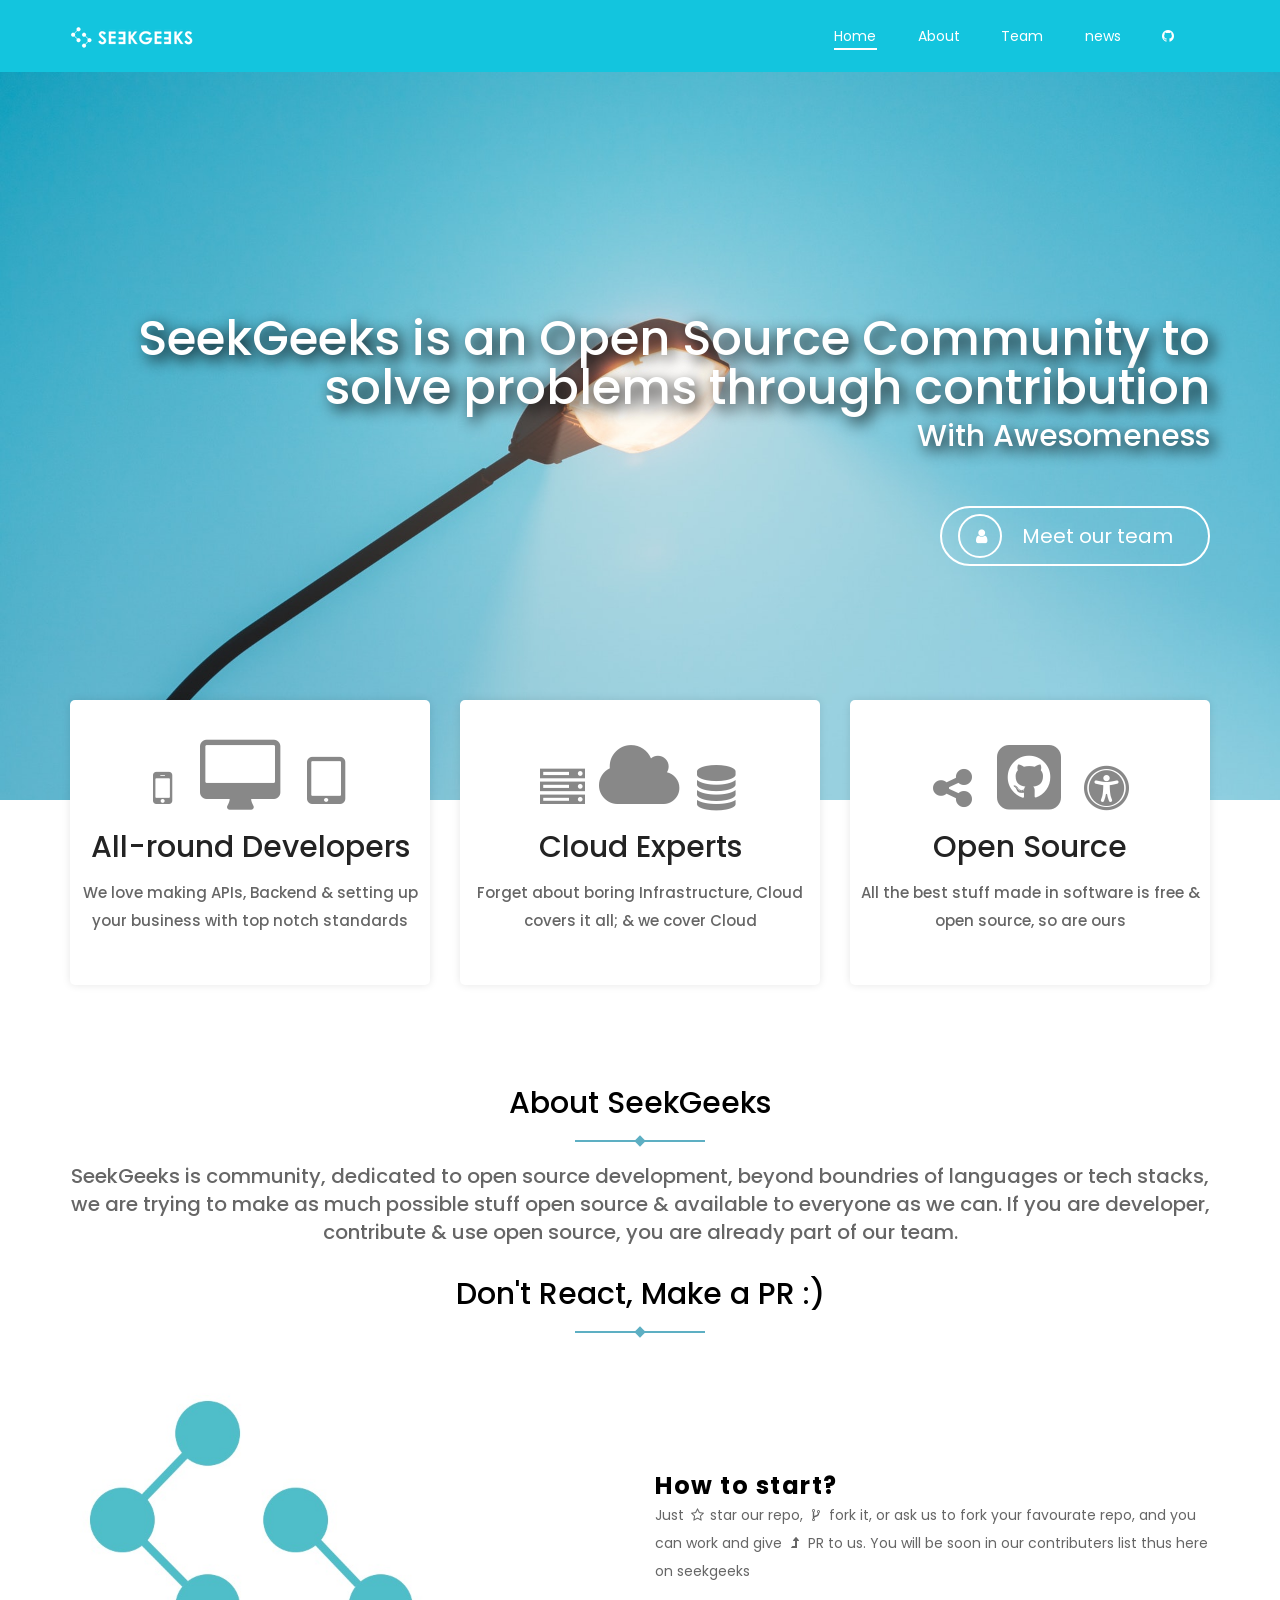
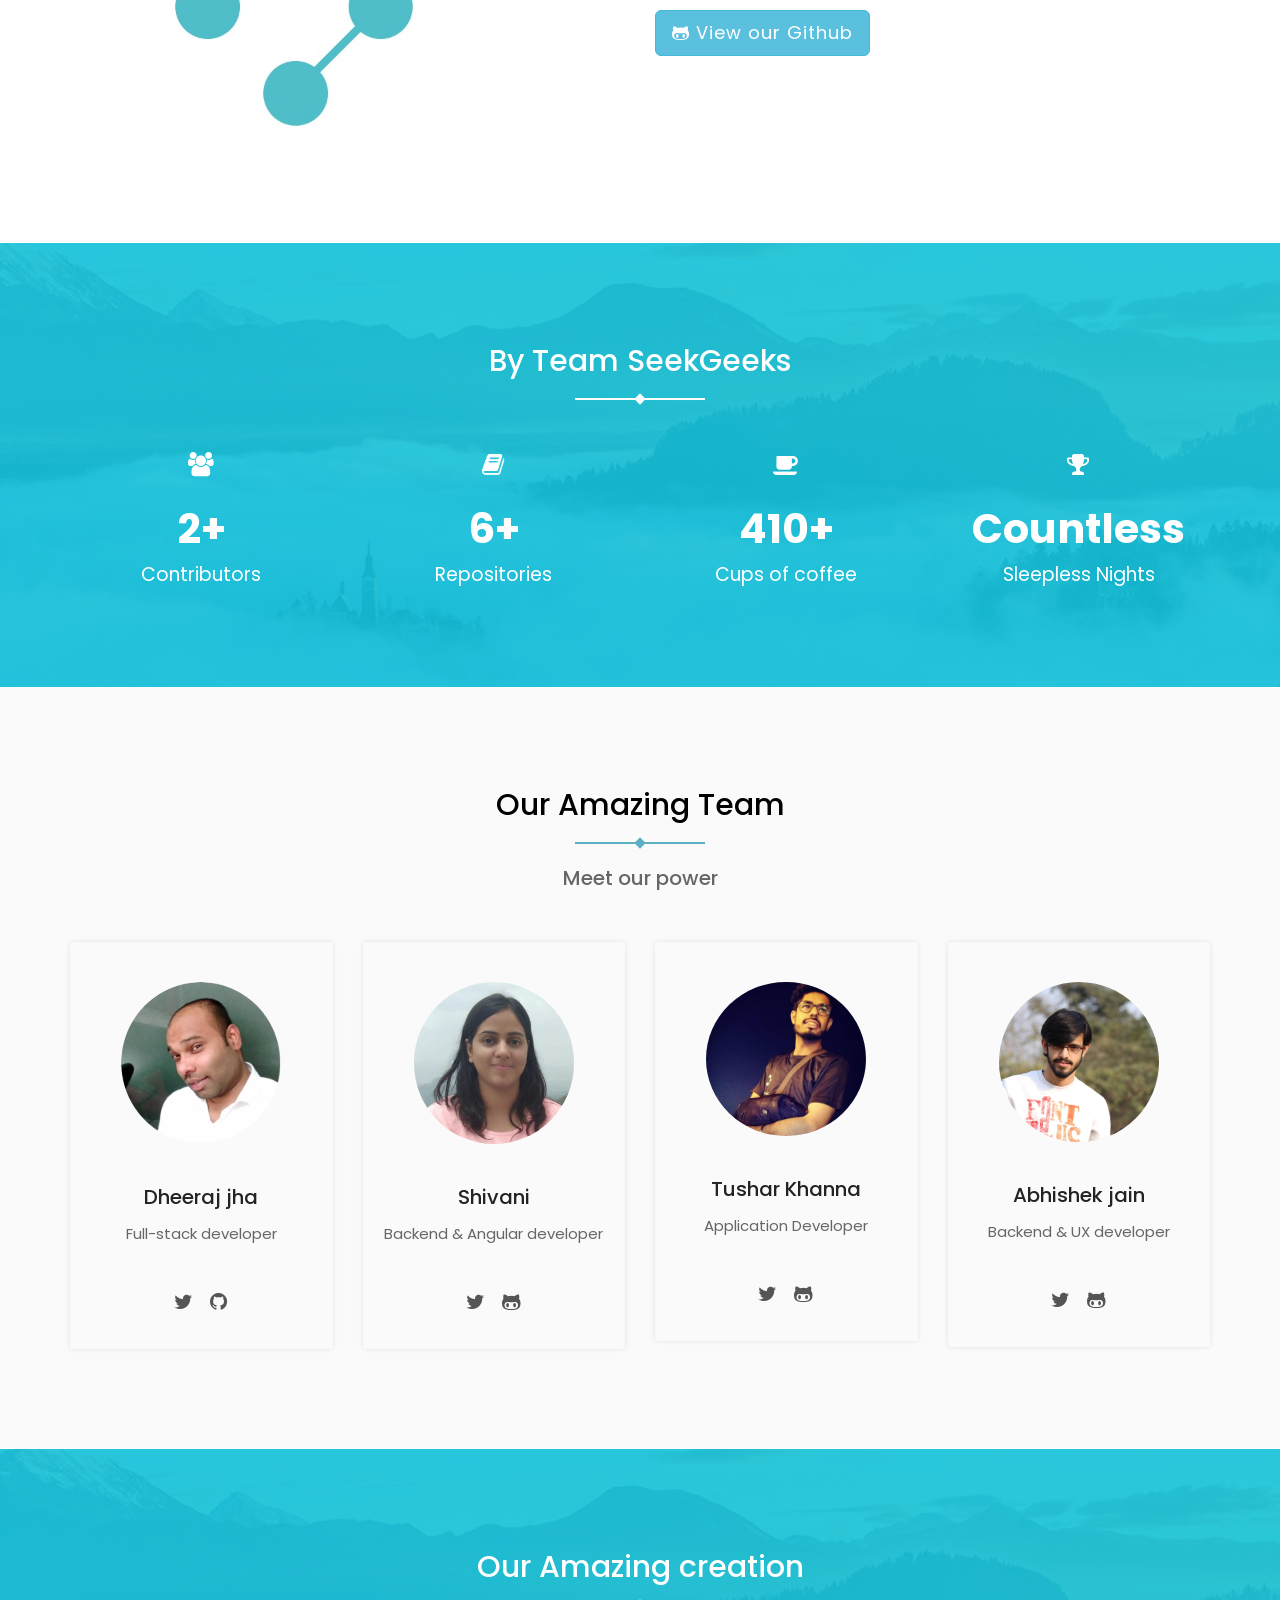
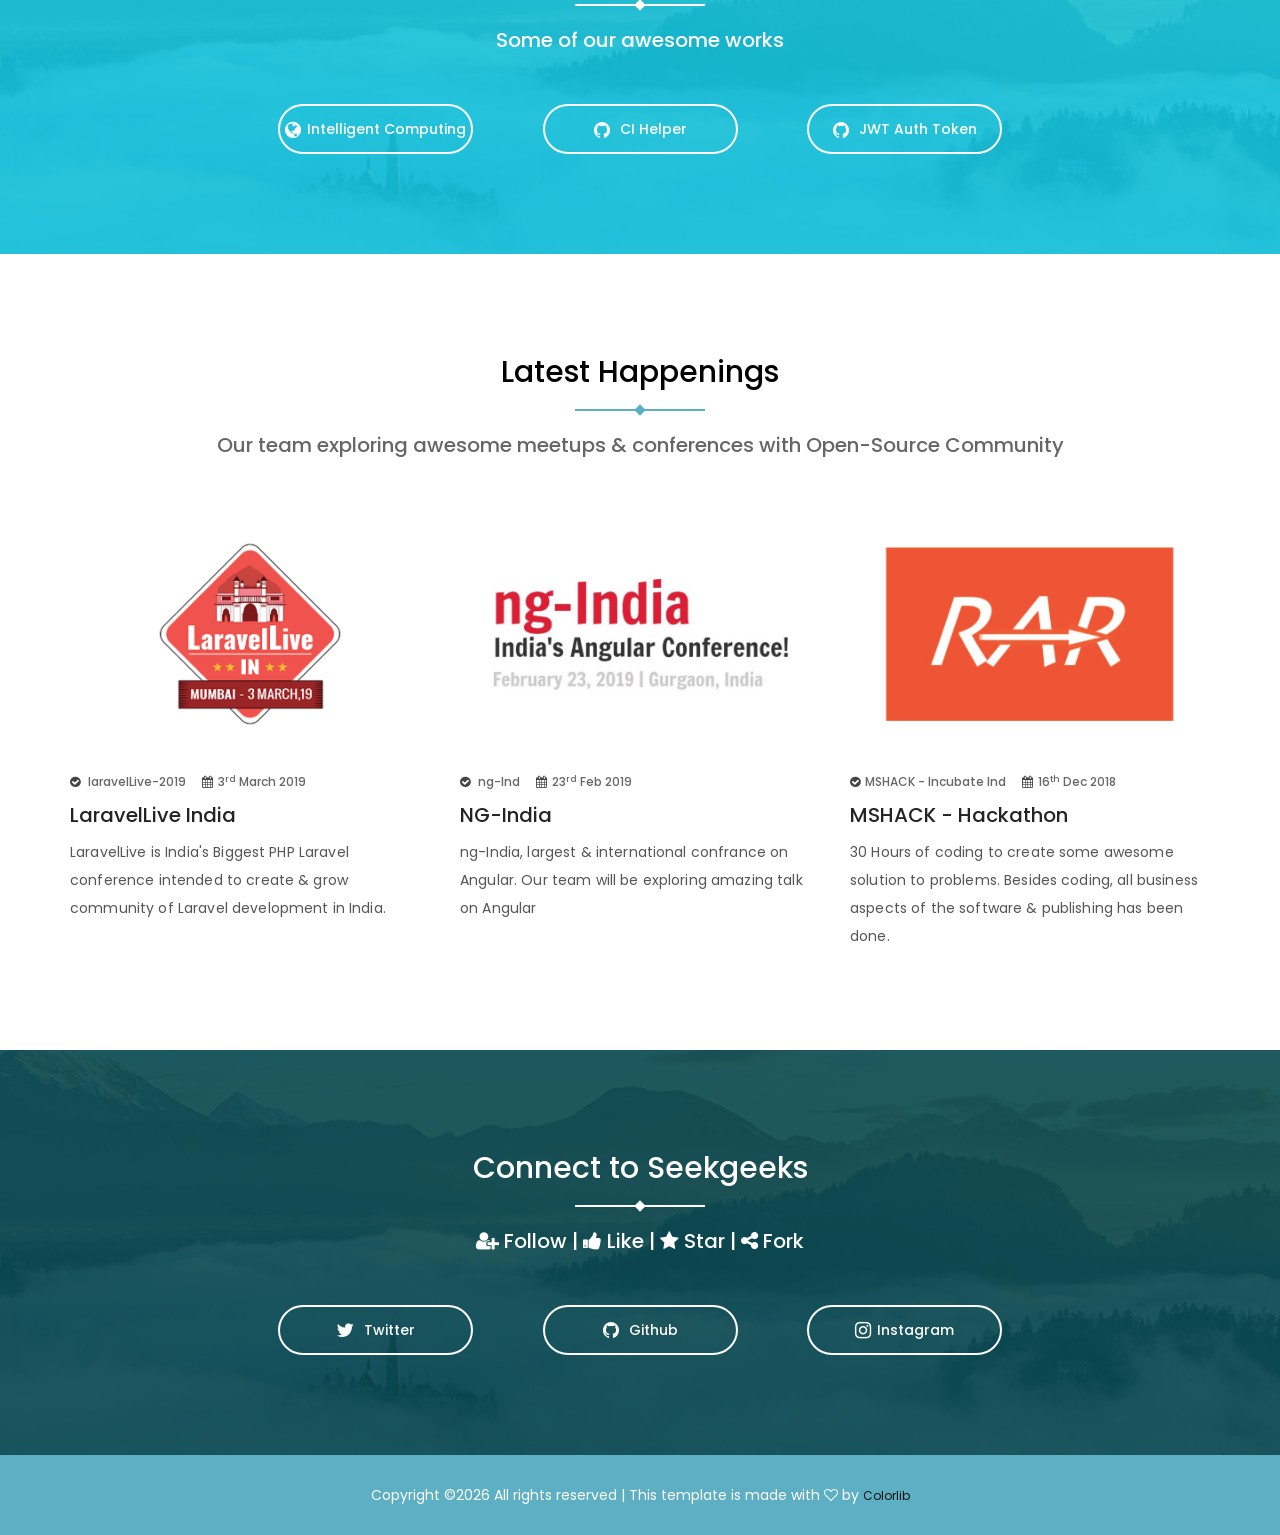
==== commit eee4ed9c: "welcome tushar" ====
--- a/index.html
+++ b/index.html
@@ -1,400 +1,400 @@
-<!DOCTYPE html>
-<html lang="en">
-
-<head>
-    <!--- Basic Page Needs  -->
-    <meta charset="utf-8">
-    <title>Welcome to SeekGeeks</title>
-    <meta http-equiv="X-UA-Compatible" content="IE=edge">
-    <!-- Mobile Specific Meta  -->
-    <meta name="viewport" content="width=device-width, initial-scale=1, maximum-scale=1">
-    <!-- CSS -->
-    <link rel="stylesheet" href="assets/css/bootstrap.min.css">
-    <link rel="stylesheet" href="assets/css/jquery-ui.css">
-    <link rel="stylesheet" href="assets/css/font-awesome.min.css">
-    <link rel="stylesheet" href="assets/css/owl.carousel.min.css">
-    <link rel="stylesheet" href="assets/css/slicknav.min.css">
-    <link rel="stylesheet" href="assets/css/magnificpopup.css">
-    <link rel="stylesheet" href="assets/css/jquery.mb.YTPlayer.min.css">
-    <link rel="stylesheet" href="assets/css/typography.css">
-    <link rel="stylesheet" href="assets/css/style.css">
-    <link rel="stylesheet" href="assets/css/responsive.css">
-    <!-- Favicon -->
-    <!-- <link rel="shortcut icon" type="image/png" href="assets/img/icon/favicon.ico"> -->
-    <!-- HTML5 Shim and Respond.js IE8 support of HTML5 elements and media queries -->
-    <!-- WARNING: Respond.js doesn't work if you view the page via file:// -->
-    <!--[if lt IE 9]>
-        <script src="https://oss.maxcdn.com/libs/html5shiv/3.7.0/html5shiv.js"></script>
-        <script src="https://oss.maxcdn.com/libs/respond.js/1.4.2/respond.min.js"></script>
-        <![endif]-->
-
-        <link rel="apple-touch-icon" sizes="57x57" href="assets/favicon.ico">
-        <link rel="apple-touch-icon" sizes="60x60" href="assets/favicon.ico/apple-icon-60x60.png">
-        <link rel="apple-touch-icon" sizes="72x72" href="assets/favicon.ico/apple-icon-72x72.png">
-        <link rel="apple-touch-icon" sizes="76x76" href="assets/favicon.ico/apple-icon-76x76.png">
-        <link rel="apple-touch-icon" sizes="114x114" href="assets/favicon.ico/apple-icon-114x114.png">
-        <link rel="apple-touch-icon" sizes="120x120" href="assets/favicon.ico/apple-icon-120x120.png">
-        <link rel="apple-touch-icon" sizes="144x144" href="assets/favicon.ico/apple-icon-144x144.png">
-        <link rel="apple-touch-icon" sizes="152x152" href="assets/favicon.ico/apple-icon-152x152.png">
-        <link rel="apple-touch-icon" sizes="180x180" href="assets/favicon.ico/apple-icon-180x180.png">
-        <link rel="icon" type="image/png" sizes="192x192"  href="assets/favicon.ico/android-icon-192x192.png">
-        <link rel="icon" type="image/png" sizes="32x32" href="assets/favicon.ico/favicon-32x32.png">
-        <link rel="icon" type="image/png" sizes="96x96" href="assets/favicon.ico/favicon-96x96.png">
-        <link rel="icon" type="image/png" sizes="16x16" href="assets/favicon.ico/favicon-16x16.png">
-        <link rel="manifest" href="assets/favicon.ico/manifest.json">
-        <meta name="msapplication-TileColor" content="#ffffff">
-        <meta name="msapplication-TileImage" content="assets/favicon.ico/ms-icon-144x144.png">
-        <meta name="theme-color" content="#ffffff">
-
-
-        <!-- Global site tag (gtag.js) - Google Analytics -->
-        <script async src="https://www.googletagmanager.com/gtag/js?id=UA-41994368-6"></script>
-        <script>
-        window.dataLayer = window.dataLayer || [];
-        function gtag(){dataLayer.push(arguments);}
-        gtag('js', new Date());
-
-        gtag('config', 'UA-41994368-6');
-        </script>
-</head>
-
-<body>
-    <!-- preloader area start -->
-    <div id="preloader">
-        <div class="spinner"></div>
-    </div>
-    <!-- preloader area end -->
-    <!-- header area start -->
-    <header id="header">
-        <div class="header-area">
-            <div class="container">
-                <div class="row">
-                    <div class="menu-area">
-                        <div class="col-md-3 col-sm-12 col-xs-12">
-                            <div class="logo">
-                                <a href="index.html"><img src="assets/logo/logo.png" alt="SeekGeeks"></a>
-                            </div>
-                        </div>
-                        <div class="col-md-9 hidden-xs hidden-sm">
-                            <div class="main-menu">
-                                <nav class="nav-menu">
-                                    <ul>
-                                        <li class="active"><a href="#home">Home</a></li>
-                                        <li><a href="#about">About</a></li>
-                                        
-                                        <li><a href="#team">Team</a></li>
-                                        
-                                        <li><a href="#blog">news</a></li>
-                                        <li><a target="_blank" href="https://github.com/seekgeeks" class="headerlink"><i class="fa fa-github"></i></a></li>
-                                    </ul>
-                                </nav>
-                            </div>
-                        </div>
-                        <div class="col-sm-12 col-xs-12 visible-sm visible-xs">
-                            <div class="mobile_menu"></div>
-                        </div>
-                    </div>
-                </div>
-            </div>
-        </div>
-    </header>
-    <!-- header area end -->
-    <!-- slider area start -->
-    <section class="slider-area" id="home">
-        <div class="container">
-           
-            <div class="col-md-12 col-sm-6 col-xs-12">
-                <div class="row">
-                    <div class="slider-inner text-right">
-                        <h2>SeekGeeks is an Open Source Community to solve problems through contribution</h2>
-                        <h5>With Awesomeness</h5>
-                        <a href="#team"><i class="fa fa-user"></i> Meet our team</a>
-                    </div>
-                </div>
-            </div>
-        </div>
-    </section>
-    <!-- slider area end -->
-    <!-- service area start -->
-    <section class="service-area" id="about">
-        <div class="container">
-            <div class="row">
-                <div class="col-md-4 col-sm-4 col-xs-12">
-                    <div class="service-single">
-                        <i class="fa fa-mobile fa-3x fa-fw"></i><i class="fa fa-desktop fa-5x fa-fw"></i><i class="fa fa-tablet fa-4x fa-fw"></i>
-                        <h2>All-round Developers</h2>
-                        <p>We love making APIs, Backend &amp; setting up your business with top notch standards</p>
-                    </div>
-                </div>
-                <div class="col-md-4 col-sm-4 col-xs-12 col-6">
-                    <div class="service-single">
-                        <i class="fa fa-server fa-fw fa-3x"></i><i class="fa fa-cloud fa-fw fa-5x"></i><i class="fa fa-database fa-fw fa-3x"></i>
-                        <h2>Cloud Experts</h2>
-                        <p>Forget about boring Infrastructure, Cloud covers it all; &amp; we cover Cloud</p>
-                    </div>
-                </div>
-                <div class="col-md-4 col-sm-4 col-xs-12 col-6">
-                    <div class="service-single">
-                        <i class="fa fa-share-alt fa-3x fa-fw"></i><i class="fa fa-github-square fa-5x fa-fw"></i><i class="fa fa-universal-access fa-3x fa-fw"></i>
-                        <h2>Open Source</h2>
-                        <p>All the best stuff made in software is free &amp; open source, so are ours</p>
-                    </div>
-                </div>
-            </div>
-        </div>
-    </section>
-    <!-- service area end -->
-    <!-- about area start -->
-    <div class="about-area ptb--100">
-        <div class="container">
-            <div class="section-title">
-                <h2 class="team">About SeekGeeks</h2>
-                <p>SeekGeeks is community, dedicated to open source development, beyond boundries of languages or tech stacks, we are trying to make as much possible stuff open source &amp; available to everyone as we can. If you are developer, contribute &amp; use open source, you are already part of our team.</p>
-                <br>
-                <h2 class="team">Don't React, Make a PR :)</h2>
-            </div>
-            <div class="row d-flex flex-center">
-                <div class="col-lg-4 col-md-6 col-sm-6 hidden-xs">
-                    <div class="text-center about-icon">
-                       <img src="assets/img/icon/seekgeeks_540x540.jpg" alt="">
-                    </div>
-                </div>
-
-                <div class="col-lg-push-2 col-md-6 col-sm-6 col-xs-12 d-flex flex-center">
-                    <div class="about-content">
-                        <h3>How to start?</h3>
-                        
-                        <p>Just <i class="fa fa-star-o fa-fw"></i> star our repo,  <i class="fa fa-code-fork fa-fw"></i> fork it, or ask us to fork your favourate repo, and you can work and give  <i class="fa fa-level-up fa-fw"></i> PR to us. You will be soon in our contributers list thus here on seekgeeks</p>
-                        <a href="https://github.com/seekgeeks"><button class="btn btn-lg btn-info"><i class="fa fa-github-alt"></i> View our Github</button></a>
-                    </div>
-                </div>
-            </div>
-        </div>
-    </div>
-    <!-- about area end -->
-
-    <!-- achivement area start -->
-    <div class="achivement-area ptb--100">
-        <div class="container">
-            <div class="section-title">
-                    <h2>By Team SeekGeeks</h2>
-            </div>
-            <div class="row">
-                <div class="col-md-3 col-sm-3 col-xs-12">
-                    <div class="ach-single">
-                        <div class="icon"><i class="fa fa-users"></i></div>
-                        <p><span class="counter">4</span>+</p>
-                        <h5>Contributors</h5>
-                    </div>
-                </div>
-                <div class="col-md-3 col-sm-3 col-xs-12">
-                    <div class="ach-single">
-                        <div class="icon"><i class="fa fa-book"></i></div>
-                        <p><span class="counter">14</span>+</p>
-                        <h5>Repositories</h5>
-                    </div>
-                </div>
-                <div class="col-md-3 col-sm-3 col-xs-12">
-                    <div class="ach-single">
-                        <div class="icon"><i class="fa fa-coffee"></i></div>
-                        <p><span class="counter">1000</span>+</p>
-                        <h5>Cups of coffee</h5>
-                    </div>
-                </div>
-                <div class="col-md-3 col-sm-3 col-xs-12">
-                    <div class="ach-single">
-                        <div class="icon"><i class="fa fa-trophy"></i></div>
-                        <p><span>Countless</span></p>
-                        <h5>Sleepless Nights</h5>
-                    </div>
-                </div>
-            </div>
-        </div>
-    </div>
-    <!-- achivement area end -->
-
-
-
-  
-    <!-- team area start -->
-    <section class="team-area bg-gray ptb--100" id="team">
-        <div class="container">
-            <div class="section-title">
-                <h2 class="team">Our Amazing Team</h2>
-                <p>Meet our power</p>
-            </div>
-            <div class="row">
-                <div class="col-md-3 col-sm-6 col-xs-12 col-6">
-                    <div class="single-team">
-                        <div class="team-thumb">
-                            <img src="assets/img/team/dheeraj.png" alt="Dheeraj thedijje">
-                        </div>
-                        <h4>Dheeraj jha</h4>
-                        <span>Full-stack developer</span>
-                        <ul class="tst-social">
-                            
-                            <li><a href="https://twitter.com/thedijje"><i class="fa fa-twitter"></i></a></li>
-                           
-                            <li><a href="https://github.com/thedijje"><i class="fa fa-github"></i></a></li>
-                            
-                        </ul>
-                    </div>
-                </div>
-                <div class="col-md-3 col-sm-6 col-xs-12 col-6">
-                    <div class="single-team">
-                        <div class="team-thumb">
-                            <img src="assets/img/team/team-img1.jpg" alt="image">
-                        </div>
-                        <h4>Shivani</h4>
-                        <span>Backend &amp; Angular developer</span>
-                        <ul class="tst-social">
-                            <li><a href="https://twitter.com/shivanisdev"><i class="fa fa-twitter"></i></a></li>
-                            <li><a href="https://github.com/shivanisdev"><i class="fa fa-github-alt"></i></a></li>
-                            
-                        </ul>
-                    </div>
-                </div>`
-                <div class="col-md-3 col-sm-6 col-xs-12 col-6">
-                    <div class="single-team">
-                        <div class="team-thumb">
-                            <img src="assets/img/team/team-img2.jpg" alt="image">
-                        </div>
-                        <h4>Utkarsh Jain</h4>
-                        <span>PHP Developer</span>
-                        <ul class="tst-social">
-                            <li><a href="https://twitter.com/cooldudeutkarsh"><i class="fa fa-twitter"></i></a></li>
-                            <li><a href="https://github.com/utkarshjain30"><i class="fa fa-github-alt"></i></a></li>
-                           
-                        </ul>
-                    </div>
-                </div>
-                <div class="col-md-3 col-sm-6 col-xs-12 col-6">
-                    <div class="single-team">
-                        <div class="team-thumb">
-                            <img src="assets/img/team/team-img4.jpg" alt="image">
-                        </div>
-                        <h4>Abhishek jain</h4>
-                        <span>Backend &amp; UX developer</span>
-                        <ul class="tst-social">
-                            <li><a href="https://twitter.com/jazeabby"><i class="fa fa-twitter"></i></a></li>
-                            <li><a href="https://github.com/jazeabby"><i class="fa fa-github-alt"></i></a></li>
-                            
-                        </ul>
-                    </div>
-                </div>
-            </div>
-        </div>
-    </section>
-    <!-- team area end -->
-    <!-- call-action area start -->
-    <section class="call-to-action ptb--100" id="download">
-        <div class="container">
-            <div class="section-title text-white">
-                <h2>Our Amazing creation</h2>
-                <p> Some of our awesome works</p>
-            </div>
-            <div class="download-btns btn-area text-center">
-                <a href="https://www.inteligentcomp.com/" target="_blank"><i class="fa fa-globe"></i>Intelligent Computing</a>
-                <a href="https://github.com/seekgeeks/CI_helper" target="_blank"><i class="fa fa-github"></i> CI Helper</a>
-                <a href="https://github.com/seekgeeks/jwt-auth" target="_blank"><i class="fa fa-github"></i> JWT Auth Token</a>
-                <!-- <a href="http://playchessacademy.in" target="_blank"><i class="fa fa-github"></i> Play Chess Academy</a> -->
-                <!-- <a href="#"><i class="fa fa-android"></i>android story</a> -->
-            </div>
-        </div>
-    </section>
-    <!-- call-action area end -->
-    <!-- blog area start -->
-    <section class="blog-post ptb--100" id="blog">
-        <div class="container">
-            <div class="section-title">
-                <h2 class="team">Latest Happenings</h2>
-                <p>Our team exploring awesome meetups &amp; conferences with Open-Source Community</p>
-            </div>
-            <div class="row">
-                <div class="col-md-4 col-sm-6 col-xs-12 col-6">
-                    <div class="single-post">
-                        <a target="_blank" href="https://laravellive.in/"><img src="assets/img/blog/laravelLive-2019.png" alt="blog image"></a>
-                        <div class="blog-meta">
-                            <ul>
-                                <li><i class="fa fa-check-circle"></i> laravelLive-2019</li>
-                               
-                                <li><i class="fa fa-calendar"></i>3<sup>rd</sup> March 2019</li>
-                            </ul>
-                        </div>
-                        <h2><a target="_blank" href="https://laravellive.in/">LaravelLive India</a></h2>
-                        <p>LaravelLive is India's Biggest PHP Laravel conference intended to create &amp; grow community of Laravel development in India.</p>
-                    </div>
-                </div>
-                <div class="col-md-4 col-sm-6 col-xs-12 col-6">
-                    <div class="single-post">
-                        <a target="_blank" href="https://www.ng-ind.com"><img src="assets/img/blog/ng-ind.png" alt="blog image"></a>
-                        <div class="blog-meta">
-                            <ul>
-                                <li><i class="fa fa-check-circle"></i> ng-Ind</li>
-                                
-                                <li><i class="fa fa-calendar"></i>23<sup>rd</sup> Feb 2019</li>
-                            </ul>
-                        </div>
-                        <h2><a target="_blank" href="https://www.ng-ind.com/">NG-India</a></h2>
-                        <p>ng-India, largest &amp; international confrance on Angular. Our team will be exploring amazing talk on Angular</p>
-                    </div>
-                </div>
-                <div class="col-md-4 col-sm-6 col-xs-12 col-6">
-                    <div class="single-post">
-                        <a target="_blank" href="https://devpost.com/software/rar-lx2jy9"><img src="assets/img/blog/MSHACK.png" alt="blog image"></a>
-                        <div class="blog-meta">
-                            <ul>
-                                <li><i class="fa fa-check-circle"></i>MSHACK - Incubate Ind</li>
-                                
-                                <li><i class="fa fa-calendar"></i>16<sup>th</sup> Dec 2018</li>
-                            </ul>
-                        </div>
-                        <h2><a target="_blank" href="https://devpost.com/software/rar-lx2jy9">MSHACK - Hackathon</a></h2>
-                        <p>30 Hours of coding to create some awesome solution to problems. Besides coding, all business aspects of the software &amp; publishing has been done.</p>
-                    </div>
-                </div>
-            </div>
-        </div>
-    </section>
-    <!-- blog area end -->
-
-    <section class="call-to-action connect ptb--100">
-            <div class="container">
-                <div class="section-title text-white">
-                    <h2>Connect to Seekgeeks</h2>
-                    <p><i class="fa fa-user-plus"></i> Follow | <i class="fa fa-thumbs-up"></i> Like | <i class="fa fa-star"></i> Star | <i class="fa fa-share-alt"></i> Fork</p>
-                </div>
-                <div class="download-btns btn-area text-center">
-                    <a href="https://twitter.com/_seekgeeks_"><i class="fa fa-twitter fa-lg"></i> Twitter</a>
-                    <a href="https://github.com/seekgeeks/"><i class="fa fa-github fa-lg"></i> Github</a>
-                    <a href="https://instagram.com/_seekgeeks_/"><i class="fa fa-instagram fa-lg"></i>Instagram</a>
-                </div>
-            </div>
-        </section>
-
-    <!-- footer area start -->
-    <footer>
-        <div class="footer-area">
-            <div class="container">
-                <p><!-- Link back to Colorlib can't be removed. Template is licensed under CC BY 3.0. -->
-Copyright &copy;<script>document.write(new Date().getFullYear());</script> All rights reserved | This template is made with <i class="fa fa-heart-o" aria-hidden="true"></i> by <a href="https://colorlib.com" target="_blank">Colorlib</a>
-<!-- Link back to Colorlib can't be removed. Template is licensed under CC BY 3.0. --></p>
-            </div>
-        </div>
-    </footer>
-    <!-- footer area end -->
-
-    <!-- Scripts -->
-    <script src="assets/js/jquery-3.2.0.min.js"></script>
-    <script src="assets/js/jquery-ui.js"></script>
-    <script src="assets/js/bootstrap.min.js"></script>
-    <script src="assets/js/jquery.slicknav.min.js"></script>
-    <script src="assets/js/owl.carousel.min.js"></script>
-    <script src="assets/js/magnific-popup.min.js"></script>
-    <script src="assets/js/counterup.js"></script>
-    <script src="assets/js/jquery.waypoints.min.js"></script>
-    <script src="assets/js/jquery.mb.YTPlayer.min.js"></script>
-    <script src="assets/js/theme.js"></script>
-</body>
-
-</html>
+<!DOCTYPE html>
+<html lang="en">
+
+<head>
+    <!--- Basic Page Needs  -->
+    <meta charset="utf-8">
+    <title>Welcome to SeekGeeks</title>
+    <meta http-equiv="X-UA-Compatible" content="IE=edge">
+    <!-- Mobile Specific Meta  -->
+    <meta name="viewport" content="width=device-width, initial-scale=1, maximum-scale=1">
+    <!-- CSS -->
+    <link rel="stylesheet" href="assets/css/bootstrap.min.css">
+    <link rel="stylesheet" href="assets/css/jquery-ui.css">
+    <link rel="stylesheet" href="assets/css/font-awesome.min.css">
+    <link rel="stylesheet" href="assets/css/owl.carousel.min.css">
+    <link rel="stylesheet" href="assets/css/slicknav.min.css">
+    <link rel="stylesheet" href="assets/css/magnificpopup.css">
+    <link rel="stylesheet" href="assets/css/jquery.mb.YTPlayer.min.css">
+    <link rel="stylesheet" href="assets/css/typography.css">
+    <link rel="stylesheet" href="assets/css/style.css">
+    <link rel="stylesheet" href="assets/css/responsive.css">
+    <!-- Favicon -->
+    <!-- <link rel="shortcut icon" type="image/png" href="assets/img/icon/favicon.ico"> -->
+    <!-- HTML5 Shim and Respond.js IE8 support of HTML5 elements and media queries -->
+    <!-- WARNING: Respond.js doesn't work if you view the page via file:// -->
+    <!--[if lt IE 9]>
+        <script src="https://oss.maxcdn.com/libs/html5shiv/3.7.0/html5shiv.js"></script>
+        <script src="https://oss.maxcdn.com/libs/respond.js/1.4.2/respond.min.js"></script>
+        <![endif]-->
+
+        <link rel="apple-touch-icon" sizes="57x57" href="assets/favicon.ico">
+        <link rel="apple-touch-icon" sizes="60x60" href="assets/favicon.ico/apple-icon-60x60.png">
+        <link rel="apple-touch-icon" sizes="72x72" href="assets/favicon.ico/apple-icon-72x72.png">
+        <link rel="apple-touch-icon" sizes="76x76" href="assets/favicon.ico/apple-icon-76x76.png">
+        <link rel="apple-touch-icon" sizes="114x114" href="assets/favicon.ico/apple-icon-114x114.png">
+        <link rel="apple-touch-icon" sizes="120x120" href="assets/favicon.ico/apple-icon-120x120.png">
+        <link rel="apple-touch-icon" sizes="144x144" href="assets/favicon.ico/apple-icon-144x144.png">
+        <link rel="apple-touch-icon" sizes="152x152" href="assets/favicon.ico/apple-icon-152x152.png">
+        <link rel="apple-touch-icon" sizes="180x180" href="assets/favicon.ico/apple-icon-180x180.png">
+        <link rel="icon" type="image/png" sizes="192x192"  href="assets/favicon.ico/android-icon-192x192.png">
+        <link rel="icon" type="image/png" sizes="32x32" href="assets/favicon.ico/favicon-32x32.png">
+        <link rel="icon" type="image/png" sizes="96x96" href="assets/favicon.ico/favicon-96x96.png">
+        <link rel="icon" type="image/png" sizes="16x16" href="assets/favicon.ico/favicon-16x16.png">
+        <link rel="manifest" href="assets/favicon.ico/manifest.json">
+        <meta name="msapplication-TileColor" content="#ffffff">
+        <meta name="msapplication-TileImage" content="assets/favicon.ico/ms-icon-144x144.png">
+        <meta name="theme-color" content="#ffffff">
+
+
+        <!-- Global site tag (gtag.js) - Google Analytics -->
+        <script async src="https://www.googletagmanager.com/gtag/js?id=UA-41994368-6"></script>
+        <script>
+        window.dataLayer = window.dataLayer || [];
+        function gtag(){dataLayer.push(arguments);}
+        gtag('js', new Date());
+
+        gtag('config', 'UA-41994368-6');
+        </script>
+</head>
+
+<body>
+    <!-- preloader area start -->
+    <div id="preloader">
+        <div class="spinner"></div>
+    </div>
+    <!-- preloader area end -->
+    <!-- header area start -->
+    <header id="header">
+        <div class="header-area">
+            <div class="container">
+                <div class="row">
+                    <div class="menu-area">
+                        <div class="col-md-3 col-sm-12 col-xs-12">
+                            <div class="logo">
+                                <a href="index.html"><img src="assets/logo/logo.png" alt="SeekGeeks"></a>
+                            </div>
+                        </div>
+                        <div class="col-md-9 hidden-xs hidden-sm">
+                            <div class="main-menu">
+                                <nav class="nav-menu">
+                                    <ul>
+                                        <li class="active"><a href="#home">Home</a></li>
+                                        <li><a href="#about">About</a></li>
+
+                                        <li><a href="#team">Team</a></li>
+
+                                        <li><a href="#blog">news</a></li>
+                                        <li><a target="_blank" href="https://github.com/seekgeeks" class="headerlink"><i class="fa fa-github"></i></a></li>
+                                    </ul>
+                                </nav>
+                            </div>
+                        </div>
+                        <div class="col-sm-12 col-xs-12 visible-sm visible-xs">
+                            <div class="mobile_menu"></div>
+                        </div>
+                    </div>
+                </div>
+            </div>
+        </div>
+    </header>
+    <!-- header area end -->
+    <!-- slider area start -->
+    <section class="slider-area" id="home">
+        <div class="container">
+
+            <div class="col-md-12 col-sm-6 col-xs-12">
+                <div class="row">
+                    <div class="slider-inner text-right">
+                        <h2>SeekGeeks is an Open Source Community to solve problems through contribution</h2>
+                        <h5>With Awesomeness</h5>
+                        <a href="#team"><i class="fa fa-user"></i> Meet our team</a>
+                    </div>
+                </div>
+            </div>
+        </div>
+    </section>
+    <!-- slider area end -->
+    <!-- service area start -->
+    <section class="service-area" id="about">
+        <div class="container">
+            <div class="row">
+                <div class="col-md-4 col-sm-4 col-xs-12">
+                    <div class="service-single">
+                        <i class="fa fa-mobile fa-3x fa-fw"></i><i class="fa fa-desktop fa-5x fa-fw"></i><i class="fa fa-tablet fa-4x fa-fw"></i>
+                        <h2>All-round Developers</h2>
+                        <p>We love making APIs, Backend &amp; setting up your business with top notch standards</p>
+                    </div>
+                </div>
+                <div class="col-md-4 col-sm-4 col-xs-12 col-6">
+                    <div class="service-single">
+                        <i class="fa fa-server fa-fw fa-3x"></i><i class="fa fa-cloud fa-fw fa-5x"></i><i class="fa fa-database fa-fw fa-3x"></i>
+                        <h2>Cloud Experts</h2>
+                        <p>Forget about boring Infrastructure, Cloud covers it all; &amp; we cover Cloud</p>
+                    </div>
+                </div>
+                <div class="col-md-4 col-sm-4 col-xs-12 col-6">
+                    <div class="service-single">
+                        <i class="fa fa-share-alt fa-3x fa-fw"></i><i class="fa fa-github-square fa-5x fa-fw"></i><i class="fa fa-universal-access fa-3x fa-fw"></i>
+                        <h2>Open Source</h2>
+                        <p>All the best stuff made in software is free &amp; open source, so are ours</p>
+                    </div>
+                </div>
+            </div>
+        </div>
+    </section>
+    <!-- service area end -->
+    <!-- about area start -->
+    <div class="about-area ptb--100">
+        <div class="container">
+            <div class="section-title">
+                <h2 class="team">About SeekGeeks</h2>
+                <p>SeekGeeks is community, dedicated to open source development, beyond boundries of languages or tech stacks, we are trying to make as much possible stuff open source &amp; available to everyone as we can. If you are developer, contribute &amp; use open source, you are already part of our team.</p>
+                <br>
+                <h2 class="team">Don't React, Make a PR :)</h2>
+            </div>
+            <div class="row d-flex flex-center">
+                <div class="col-lg-4 col-md-6 col-sm-6 hidden-xs">
+                    <div class="text-center about-icon">
+                       <img src="assets/img/icon/seekgeeks_540x540.jpg" alt="">
+                    </div>
+                </div>
+
+                <div class="col-lg-push-2 col-md-6 col-sm-6 col-xs-12 d-flex flex-center">
+                    <div class="about-content">
+                        <h3>How to start?</h3>
+
+                        <p>Just <i class="fa fa-star-o fa-fw"></i> star our repo,  <i class="fa fa-code-fork fa-fw"></i> fork it, or ask us to fork your favourate repo, and you can work and give  <i class="fa fa-level-up fa-fw"></i> PR to us. You will be soon in our contributers list thus here on seekgeeks</p>
+                        <a href="https://github.com/seekgeeks"><button class="btn btn-lg btn-info"><i class="fa fa-github-alt"></i> View our Github</button></a>
+                    </div>
+                </div>
+            </div>
+        </div>
+    </div>
+    <!-- about area end -->
+
+    <!-- achivement area start -->
+    <div class="achivement-area ptb--100">
+        <div class="container">
+            <div class="section-title">
+                    <h2>By Team SeekGeeks</h2>
+            </div>
+            <div class="row">
+                <div class="col-md-3 col-sm-3 col-xs-12">
+                    <div class="ach-single">
+                        <div class="icon"><i class="fa fa-users"></i></div>
+                        <p><span class="counter">4</span>+</p>
+                        <h5>Contributors</h5>
+                    </div>
+                </div>
+                <div class="col-md-3 col-sm-3 col-xs-12">
+                    <div class="ach-single">
+                        <div class="icon"><i class="fa fa-book"></i></div>
+                        <p><span class="counter">14</span>+</p>
+                        <h5>Repositories</h5>
+                    </div>
+                </div>
+                <div class="col-md-3 col-sm-3 col-xs-12">
+                    <div class="ach-single">
+                        <div class="icon"><i class="fa fa-coffee"></i></div>
+                        <p><span class="counter">1000</span>+</p>
+                        <h5>Cups of coffee</h5>
+                    </div>
+                </div>
+                <div class="col-md-3 col-sm-3 col-xs-12">
+                    <div class="ach-single">
+                        <div class="icon"><i class="fa fa-trophy"></i></div>
+                        <p><span>Countless</span></p>
+                        <h5>Sleepless Nights</h5>
+                    </div>
+                </div>
+            </div>
+        </div>
+    </div>
+    <!-- achivement area end -->
+
+
+
+
+    <!-- team area start -->
+    <section class="team-area bg-gray ptb--100" id="team">
+        <div class="container">
+            <div class="section-title">
+                <h2 class="team">Our Amazing Team</h2>
+                <p>Meet our power</p>
+            </div>
+            <div class="row">
+                <div class="col-md-3 col-sm-6 col-xs-12 col-6">
+                    <div class="single-team">
+                        <div class="team-thumb">
+                            <img src="assets/img/team/dheeraj.png" alt="Dheeraj thedijje">
+                        </div>
+                        <h4>Dheeraj jha</h4>
+                        <span>Full-stack developer</span>
+                        <ul class="tst-social">
+
+                            <li><a href="https://twitter.com/thedijje"><i class="fa fa-twitter"></i></a></li>
+
+                            <li><a href="https://github.com/thedijje"><i class="fa fa-github"></i></a></li>
+
+                        </ul>
+                    </div>
+                </div>
+                <div class="col-md-3 col-sm-6 col-xs-12 col-6">
+                    <div class="single-team">
+                        <div class="team-thumb">
+                            <img src="assets/img/team/team-img1.jpg" alt="image">
+                        </div>
+                        <h4>Shivani</h4>
+                        <span>Backend &amp; Angular developer</span>
+                        <ul class="tst-social">
+                            <li><a href="https://twitter.com/shivanisdev"><i class="fa fa-twitter"></i></a></li>
+                            <li><a href="https://github.com/shivanisdev"><i class="fa fa-github-alt"></i></a></li>
+
+                        </ul>
+                    </div>
+                </div>
+                <div class="col-md-3 col-sm-6 col-xs-12 col-6">
+                    <div class="single-team">
+                        <div class="team-thumb">
+                            <img src="assets/img/team/tushar.jpeg" alt="image">
+                        </div>
+                        <h4>Tushar Khanna</h4>
+                        <span>Application Developer</span>
+                        <ul class="tst-social">
+                            <li><a href="https://twitter.com/Tkhanna007"><i class="fa fa-twitter"></i></a></li>
+                            <li><a href="https://github.com/khanna007"><i class="fa fa-github-alt"></i></a></li>
+
+                        </ul>
+                    </div>
+                </div>
+                <div class="col-md-3 col-sm-6 col-xs-12 col-6">
+                    <div class="single-team">
+                        <div class="team-thumb">
+                            <img src="assets/img/team/team-img4.jpg" alt="image">
+                        </div>
+                        <h4>Abhishek jain</h4>
+                        <span>Backend &amp; UX developer</span>
+                        <ul class="tst-social">
+                            <li><a href="https://twitter.com/jazeabby"><i class="fa fa-twitter"></i></a></li>
+                            <li><a href="https://github.com/jazeabby"><i class="fa fa-github-alt"></i></a></li>
+
+                        </ul>
+                    </div>
+                </div>
+            </div>
+        </div>
+    </section>
+    <!-- team area end -->
+    <!-- call-action area start -->
+    <section class="call-to-action ptb--100" id="download">
+        <div class="container">
+            <div class="section-title text-white">
+                <h2>Our Amazing creation</h2>
+                <p> Some of our awesome works</p>
+            </div>
+            <div class="download-btns btn-area text-center">
+                <a href="https://www.inteligentcomp.com/" target="_blank"><i class="fa fa-globe"></i>Intelligent Computing</a>
+                <a href="https://github.com/seekgeeks/CI_helper" target="_blank"><i class="fa fa-github"></i> CI Helper</a>
+                <a href="https://github.com/seekgeeks/jwt-auth" target="_blank"><i class="fa fa-github"></i> JWT Auth Token</a>
+                <!-- <a href="http://playchessacademy.in" target="_blank"><i class="fa fa-github"></i> Play Chess Academy</a> -->
+                <!-- <a href="#"><i class="fa fa-android"></i>android story</a> -->
+            </div>
+        </div>
+    </section>
+    <!-- call-action area end -->
+    <!-- blog area start -->
+    <section class="blog-post ptb--100" id="blog">
+        <div class="container">
+            <div class="section-title">
+                <h2 class="team">Latest Happenings</h2>
+                <p>Our team exploring awesome meetups &amp; conferences with Open-Source Community</p>
+            </div>
+            <div class="row">
+                <div class="col-md-4 col-sm-6 col-xs-12 col-6">
+                    <div class="single-post">
+                        <a target="_blank" href="https://laravellive.in/"><img src="assets/img/blog/laravelLive-2019.png" alt="blog image"></a>
+                        <div class="blog-meta">
+                            <ul>
+                                <li><i class="fa fa-check-circle"></i> laravelLive-2019</li>
+
+                                <li><i class="fa fa-calendar"></i>3<sup>rd</sup> March 2019</li>
+                            </ul>
+                        </div>
+                        <h2><a target="_blank" href="https://laravellive.in/">LaravelLive India</a></h2>
+                        <p>LaravelLive is India's Biggest PHP Laravel conference intended to create &amp; grow community of Laravel development in India.</p>
+                    </div>
+                </div>
+                <div class="col-md-4 col-sm-6 col-xs-12 col-6">
+                    <div class="single-post">
+                        <a target="_blank" href="https://www.ng-ind.com"><img src="assets/img/blog/ng-ind.png" alt="blog image"></a>
+                        <div class="blog-meta">
+                            <ul>
+                                <li><i class="fa fa-check-circle"></i> ng-Ind</li>
+
+                                <li><i class="fa fa-calendar"></i>23<sup>rd</sup> Feb 2019</li>
+                            </ul>
+                        </div>
+                        <h2><a target="_blank" href="https://www.ng-ind.com/">NG-India</a></h2>
+                        <p>ng-India, largest &amp; international confrance on Angular. Our team will be exploring amazing talk on Angular</p>
+                    </div>
+                </div>
+                <div class="col-md-4 col-sm-6 col-xs-12 col-6">
+                    <div class="single-post">
+                        <a target="_blank" href="https://devpost.com/software/rar-lx2jy9"><img src="assets/img/blog/MSHACK.png" alt="blog image"></a>
+                        <div class="blog-meta">
+                            <ul>
+                                <li><i class="fa fa-check-circle"></i>MSHACK - Incubate Ind</li>
+
+                                <li><i class="fa fa-calendar"></i>16<sup>th</sup> Dec 2018</li>
+                            </ul>
+                        </div>
+                        <h2><a target="_blank" href="https://devpost.com/software/rar-lx2jy9">MSHACK - Hackathon</a></h2>
+                        <p>30 Hours of coding to create some awesome solution to problems. Besides coding, all business aspects of the software &amp; publishing has been done.</p>
+                    </div>
+                </div>
+            </div>
+        </div>
+    </section>
+    <!-- blog area end -->
+
+    <section class="call-to-action connect ptb--100">
+            <div class="container">
+                <div class="section-title text-white">
+                    <h2>Connect to Seekgeeks</h2>
+                    <p><i class="fa fa-user-plus"></i> Follow | <i class="fa fa-thumbs-up"></i> Like | <i class="fa fa-star"></i> Star | <i class="fa fa-share-alt"></i> Fork</p>
+                </div>
+                <div class="download-btns btn-area text-center">
+                    <a href="https://twitter.com/_seekgeeks_"><i class="fa fa-twitter fa-lg"></i> Twitter</a>
+                    <a href="https://github.com/seekgeeks/"><i class="fa fa-github fa-lg"></i> Github</a>
+                    <a href="https://instagram.com/_seekgeeks_/"><i class="fa fa-instagram fa-lg"></i>Instagram</a>
+                </div>
+            </div>
+        </section>
+
+    <!-- footer area start -->
+    <footer>
+        <div class="footer-area">
+            <div class="container">
+                <p><!-- Link back to Colorlib can't be removed. Template is licensed under CC BY 3.0. -->
+Copyright &copy;<script>document.write(new Date().getFullYear());</script> All rights reserved | This template is made with <i class="fa fa-heart-o" aria-hidden="true"></i> by <a href="https://colorlib.com" target="_blank">Colorlib</a>
+<!-- Link back to Colorlib can't be removed. Template is licensed under CC BY 3.0. --></p>
+            </div>
+        </div>
+    </footer>
+    <!-- footer area end -->
+
+    <!-- Scripts -->
+    <script src="assets/js/jquery-3.2.0.min.js"></script>
+    <script src="assets/js/jquery-ui.js"></script>
+    <script src="assets/js/bootstrap.min.js"></script>
+    <script src="assets/js/jquery.slicknav.min.js"></script>
+    <script src="assets/js/owl.carousel.min.js"></script>
+    <script src="assets/js/magnific-popup.min.js"></script>
+    <script src="assets/js/counterup.js"></script>
+    <script src="assets/js/jquery.waypoints.min.js"></script>
+    <script src="assets/js/jquery.mb.YTPlayer.min.js"></script>
+    <script src="assets/js/theme.js"></script>
+</body>
+
+</html>
